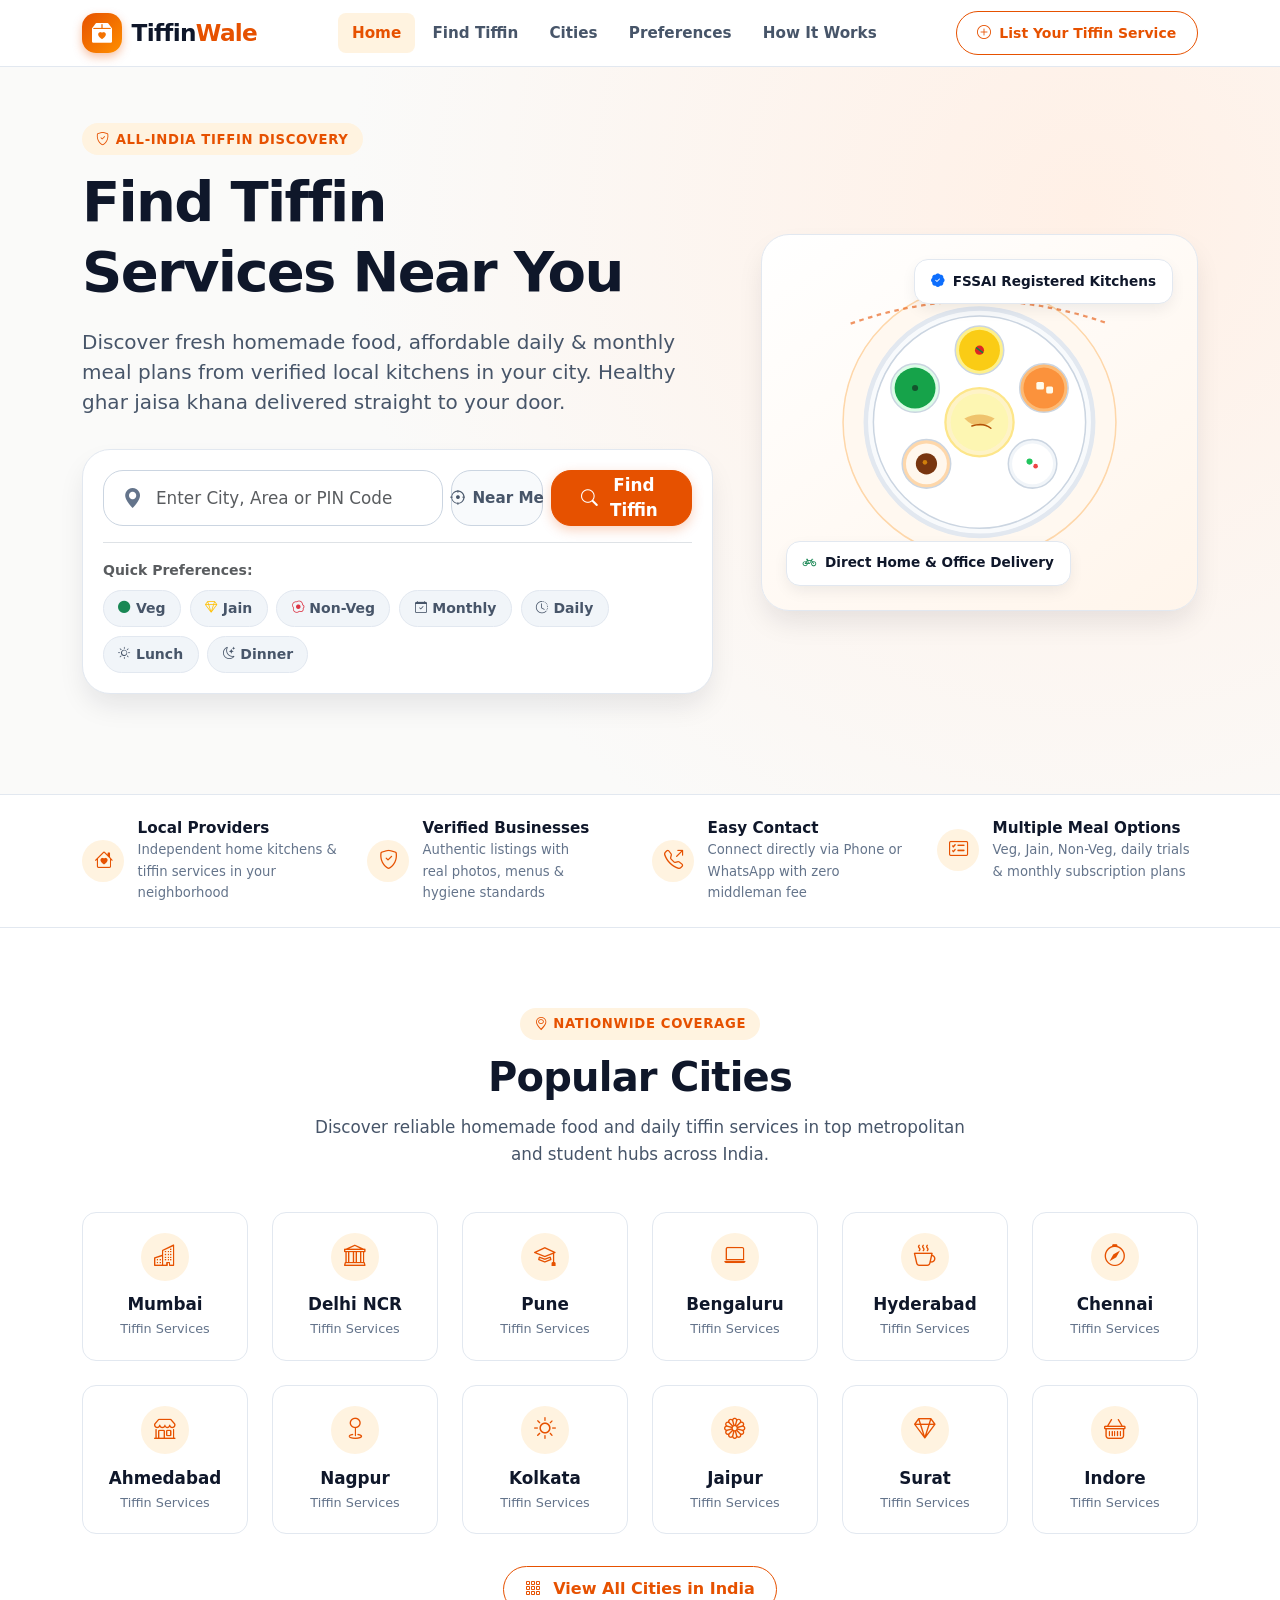
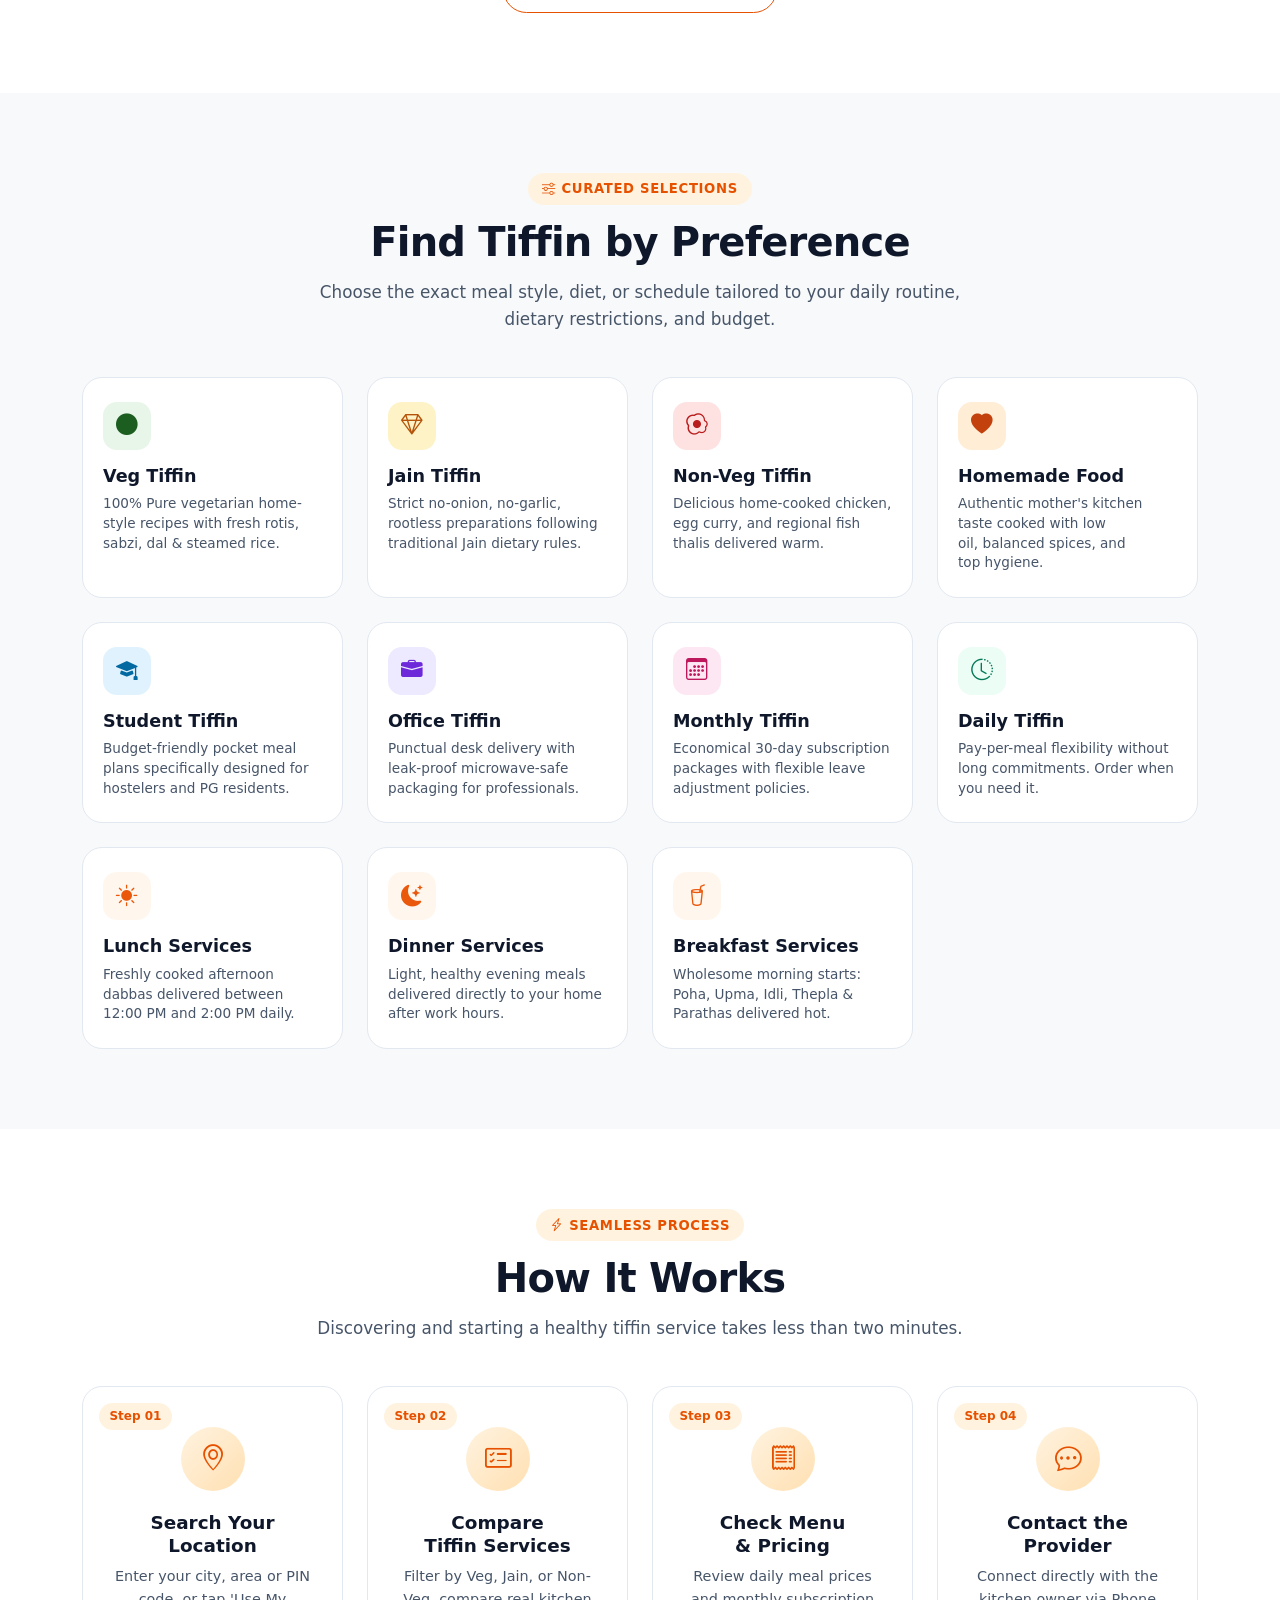
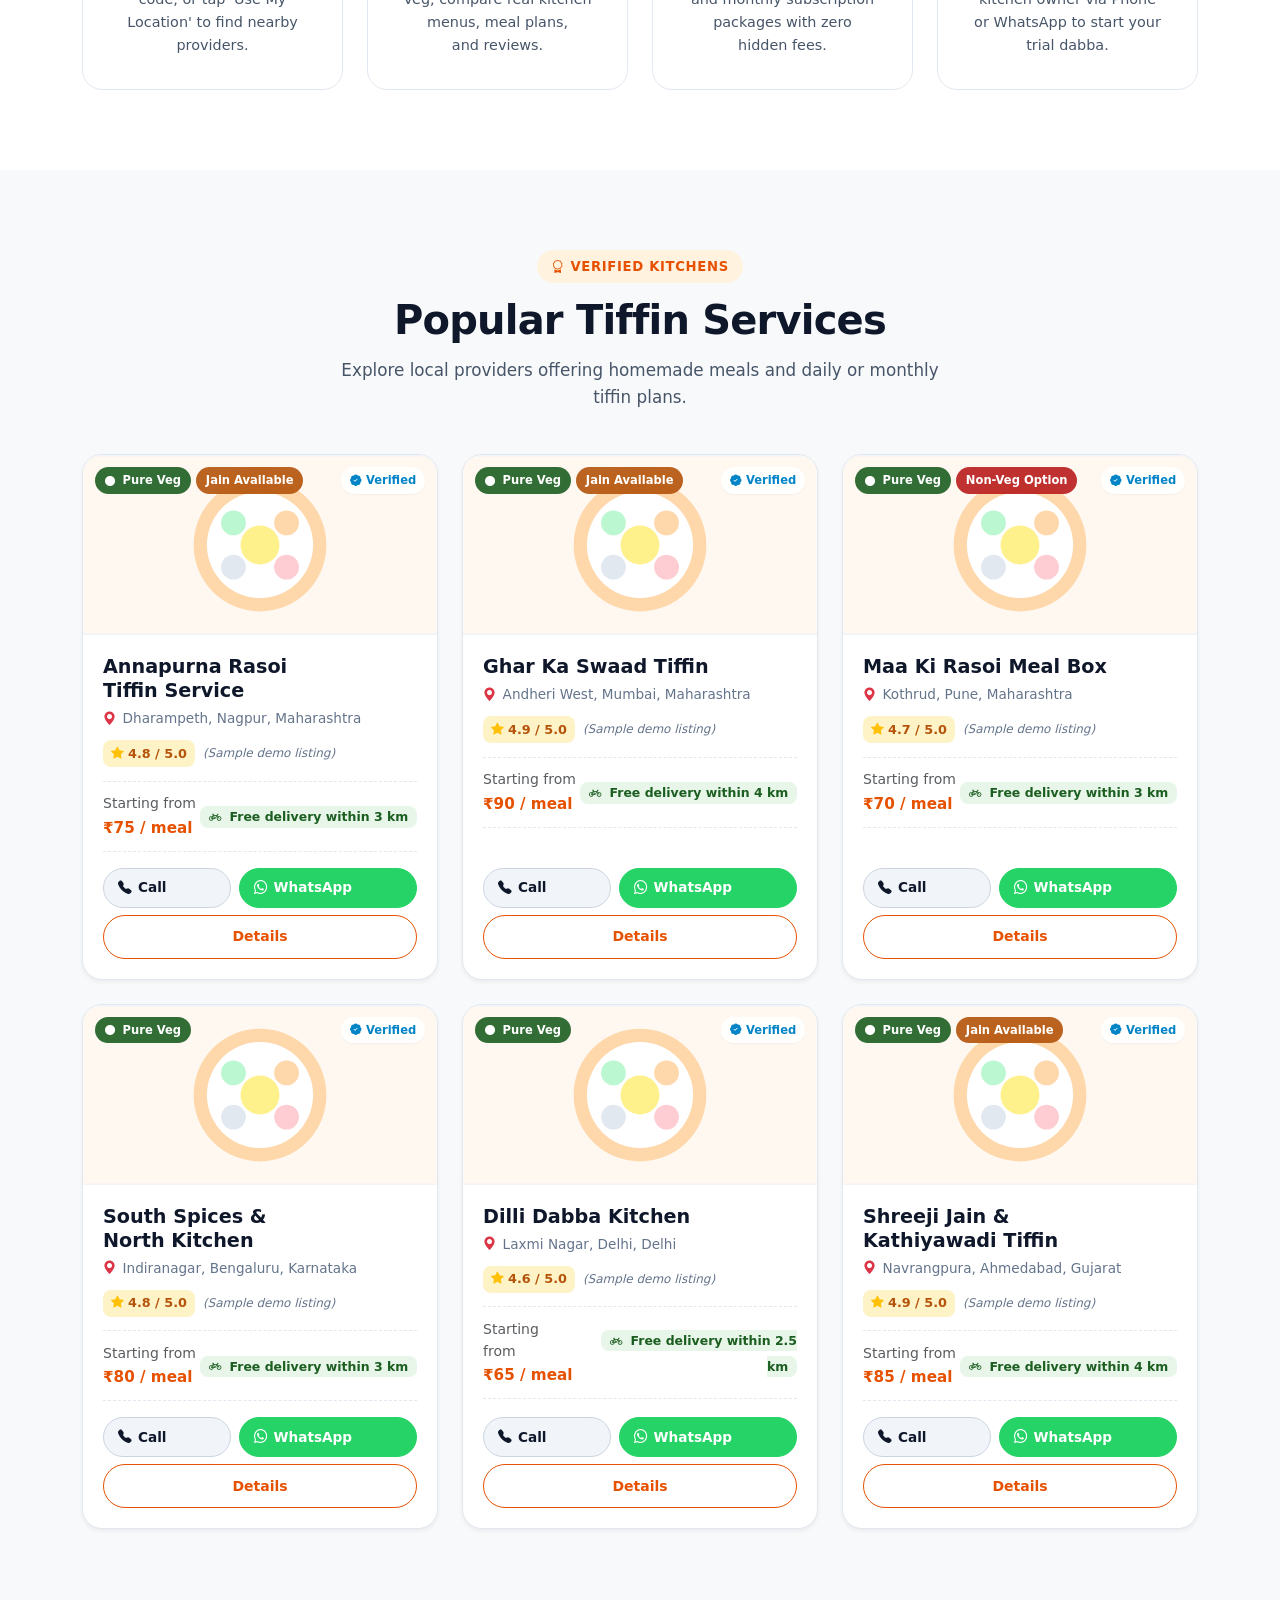
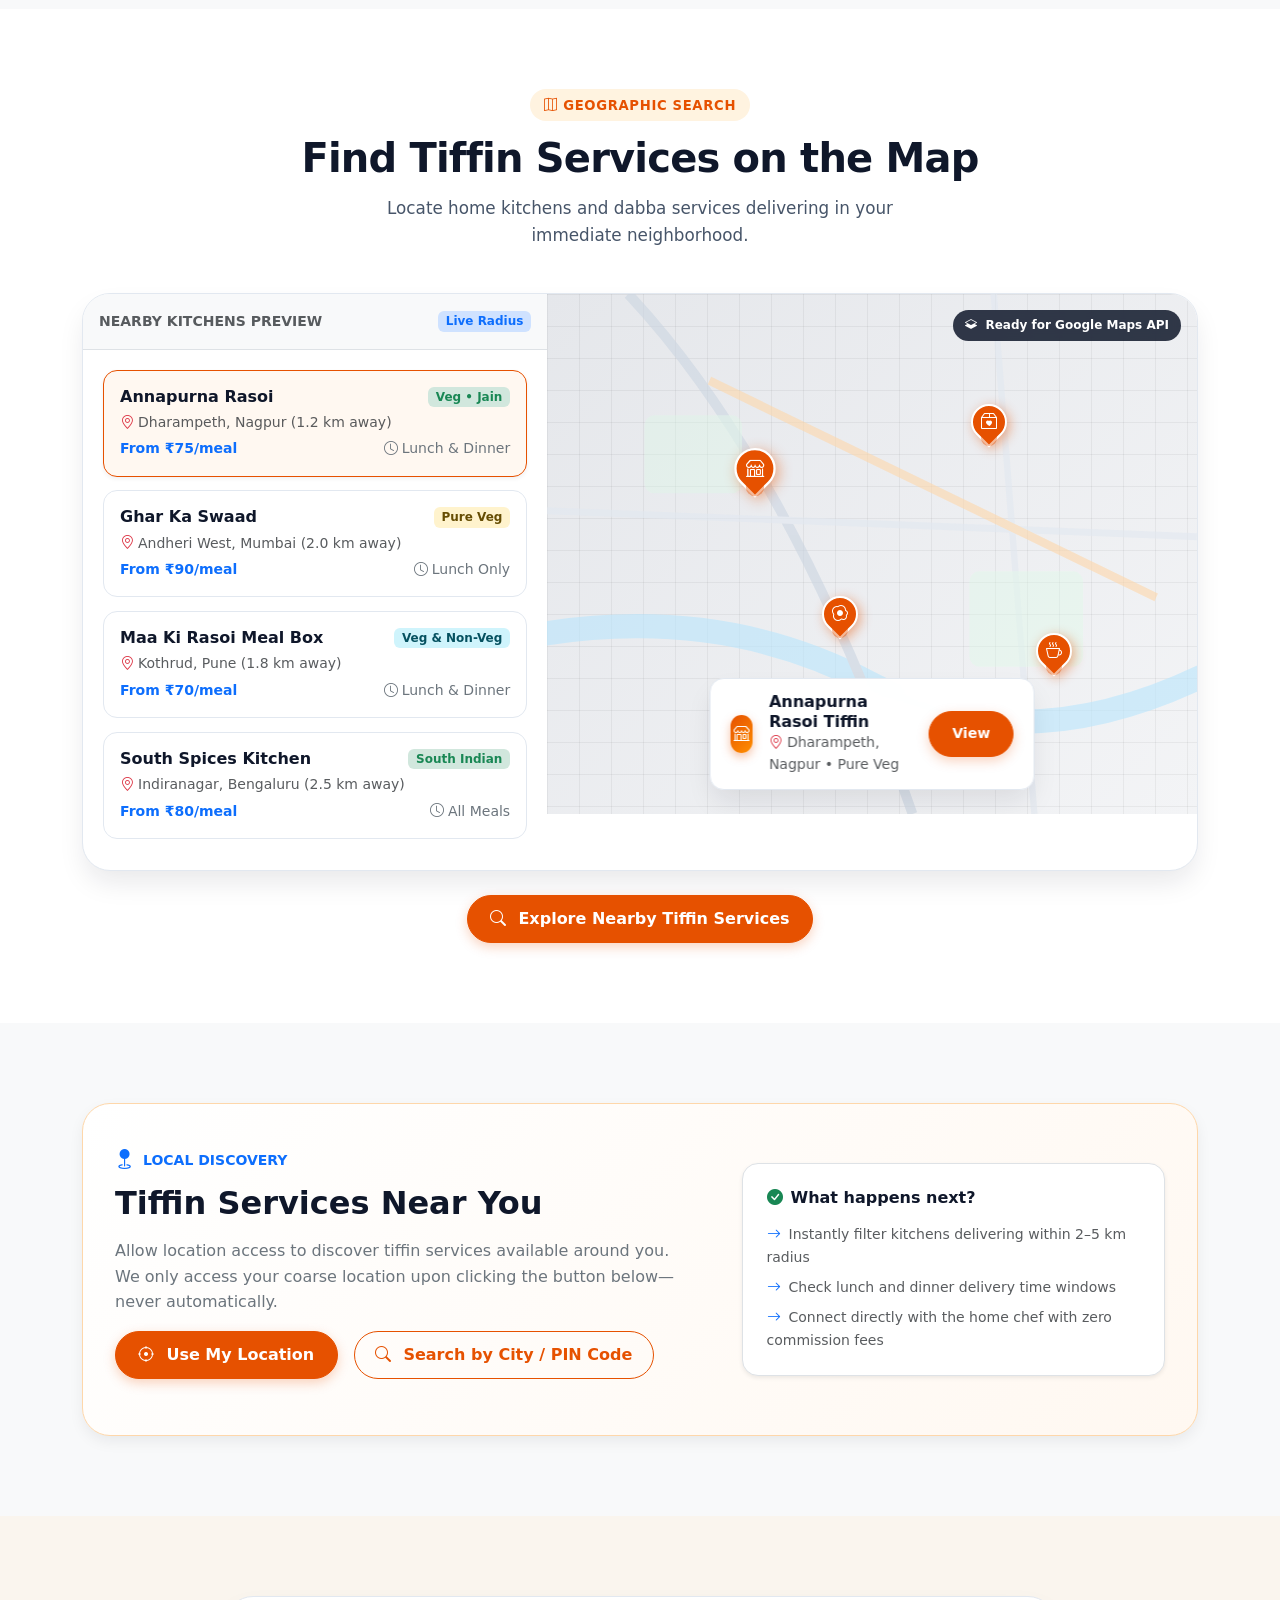
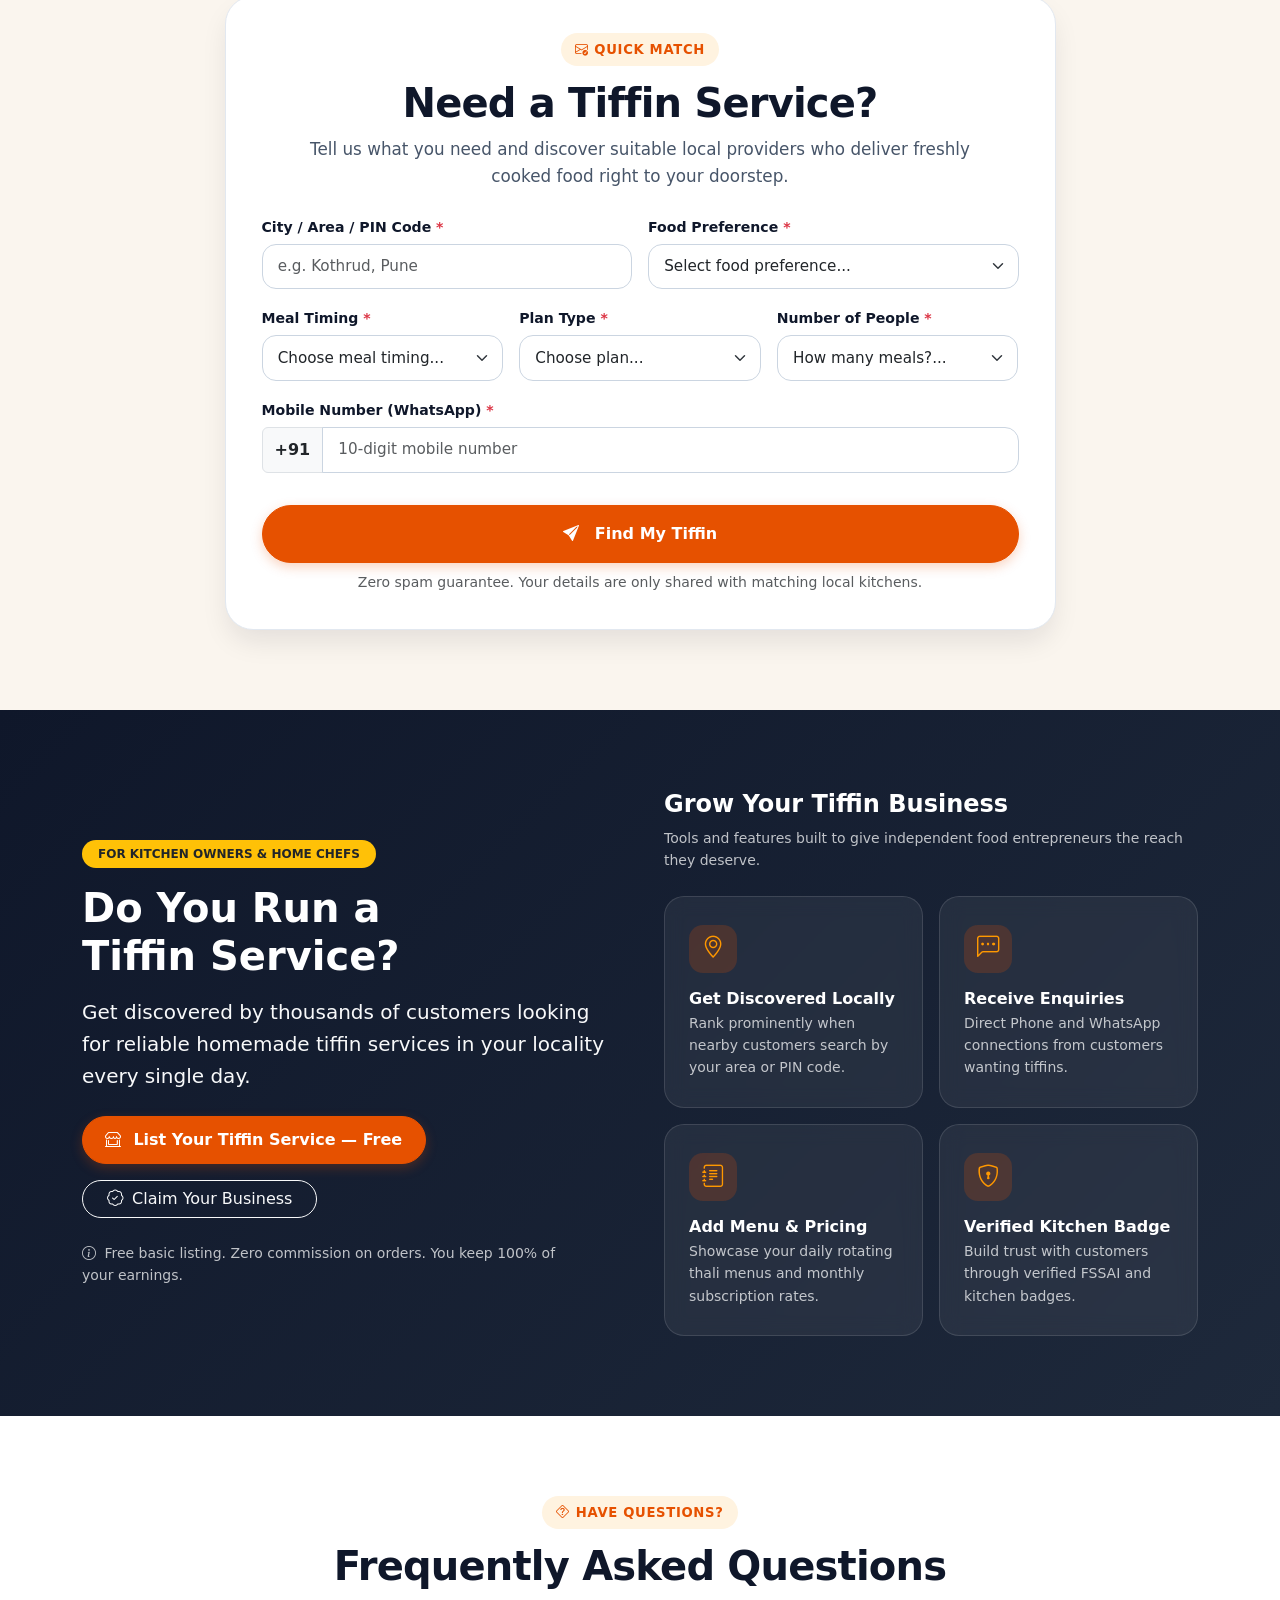
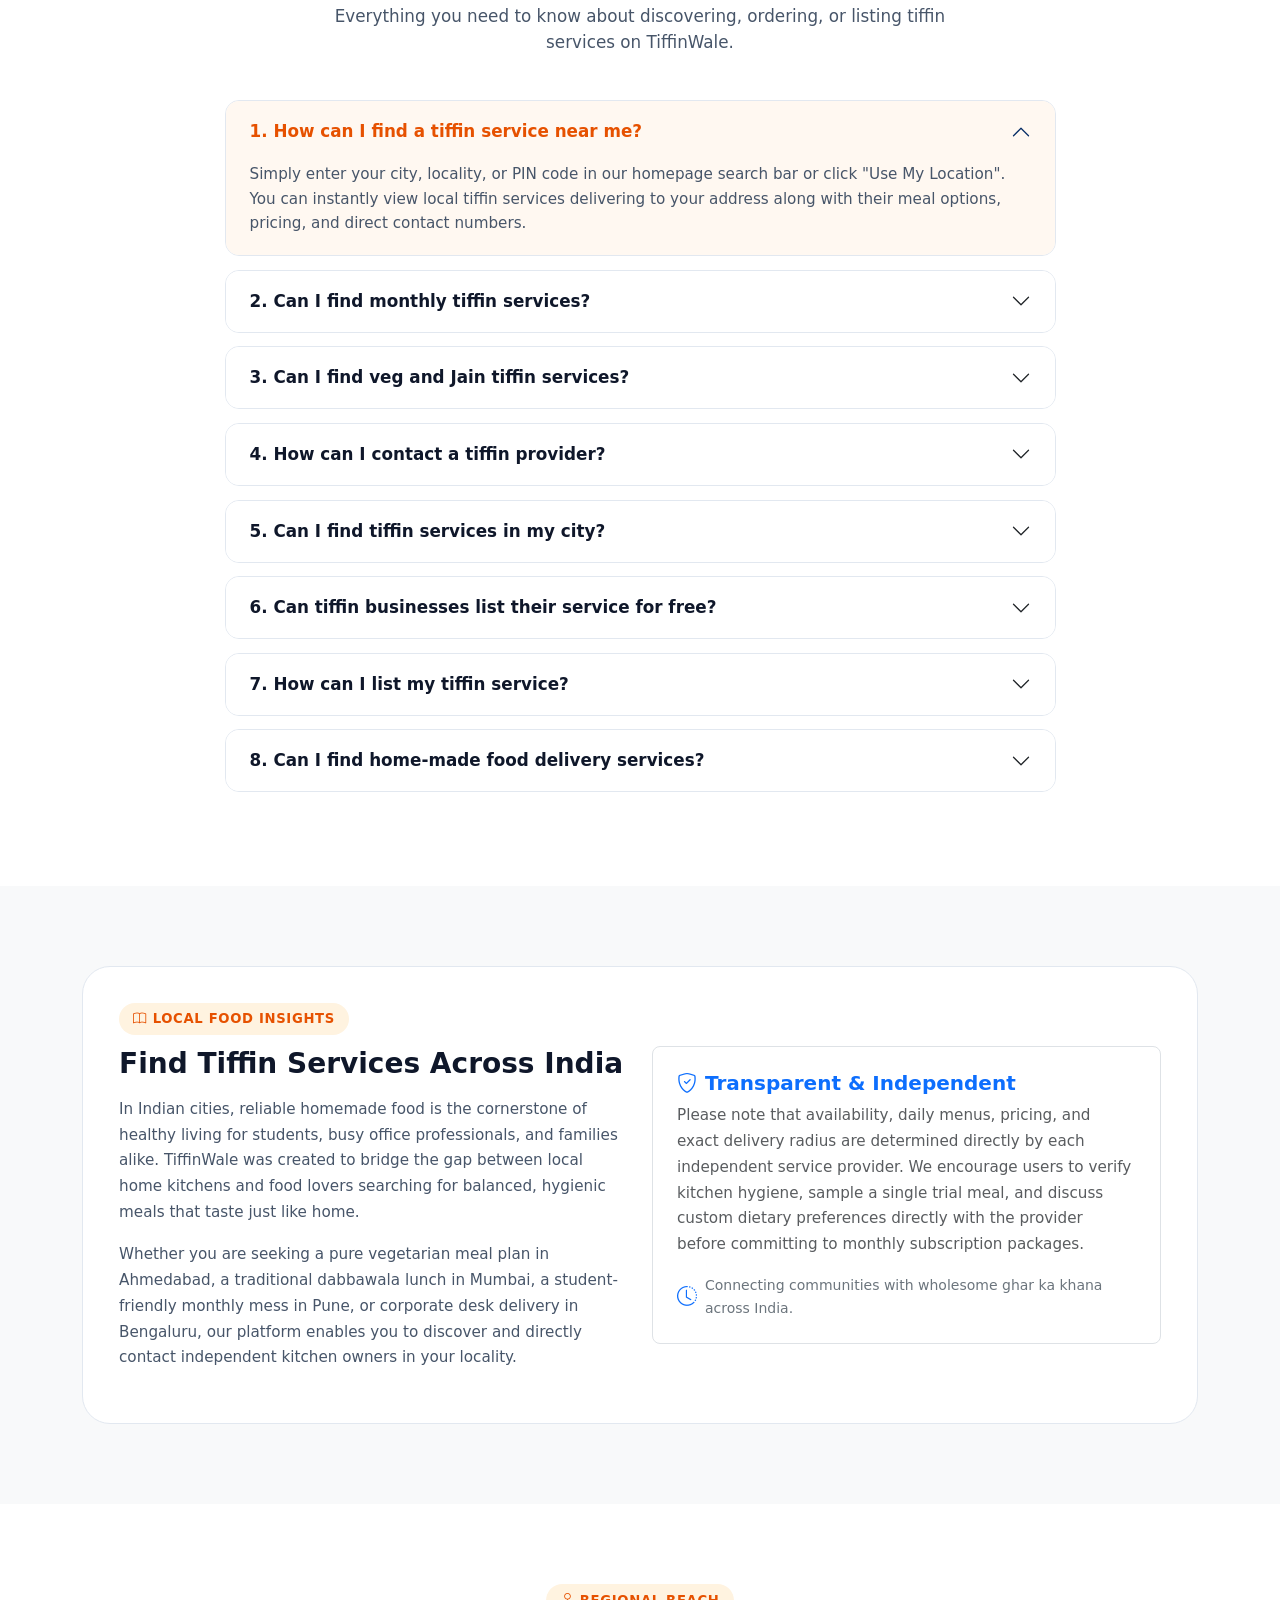
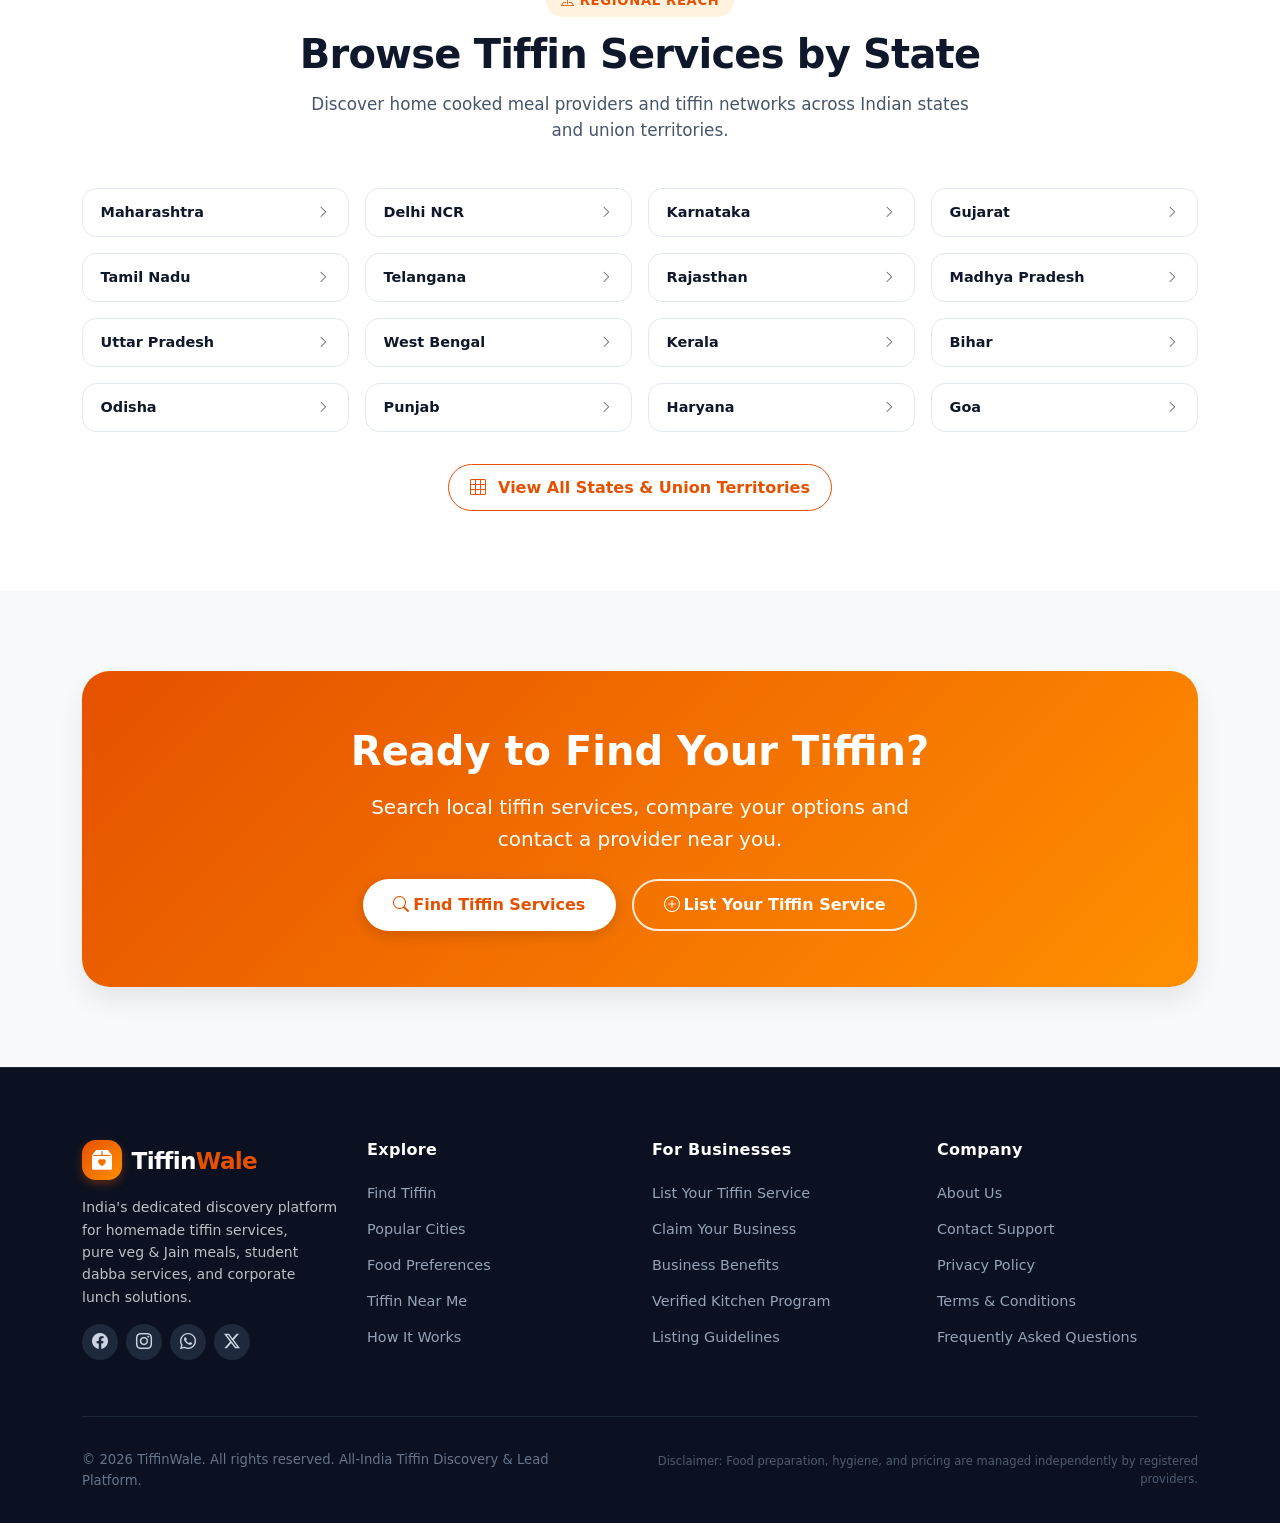
==== index.html @ 68e4d989 "Build complete production-ready homepage for All-India Tiffin Service discovery platform" ====
<!DOCTYPE html>
<html lang="en">
<head>
  <meta charset="UTF-8">
  <meta name="viewport" content="width=device-width, initial-scale=1.0">
  <meta http-equiv="X-UA-Compatible" content="IE=edge">

  <!-- SEO Primary Meta Tags -->
  <title>Tiffin Service Near Me | Find Homemade Food & Tiffin Services in India</title>
  <meta name="title" content="Tiffin Service Near Me | Find Homemade Food & Tiffin Services in India">
  <meta name="description" content="Find tiffin services near you across India. Discover homemade, veg, Jain, daily and monthly tiffin providers and contact local kitchens directly.">
  <meta name="keywords" content="tiffin service near me, homemade food delivery, veg tiffin service, jain tiffin service, monthly tiffin service, office tiffin, student tiffin, lunch delivery">
  <meta name="robots" content="index, follow">
  <meta name="theme-color" content="#e65100">
  <link rel="canonical" href="https://akhairkar.github.io/tiffinservice/">

  <!-- Open Graph / Facebook -->
  <meta property="og:type" content="website">
  <meta property="og:url" content="https://akhairkar.github.io/tiffinservice/">
  <meta property="og:title" content="Tiffin Service Near Me | Find Homemade Food & Tiffin Services in India">
  <meta property="og:description" content="Find tiffin services near you across India. Discover homemade, veg, Jain, daily and monthly tiffin providers and contact local kitchens directly.">
  <meta property="og:site_name" content="TiffinWale">
  <meta property="og:locale" content="en_IN">

  <!-- Twitter / X -->
  <meta property="twitter:card" content="summary_large_image">
  <meta property="twitter:url" content="https://akhairkar.github.io/tiffinservice/">
  <meta property="twitter:title" content="Tiffin Service Near Me | Find Homemade Food & Tiffin Services in India">
  <meta property="twitter:description" content="Find tiffin services near you across India. Discover homemade, veg, Jain, daily and monthly tiffin providers and contact local kitchens directly.">

  <!-- Modern CSS Best Practices: Text wrap balance & typography -->
  <style>
    h1, h2, h3 { text-wrap: balance; }
    p { text-wrap: pretty; }
  </style>

  <!-- External Stylesheets (CDN) -->
  <link rel="stylesheet" href="https://cdn.jsdelivr.net/npm/bootstrap@5.3.3/dist/css/bootstrap.min.css" integrity="sha384-QWTKZyjpPEjISv5WaRU9OFeRpok6YctnYmDr5pNlyT2bRjXh0JMhjY6hW+ALEwIH" crossorigin="anonymous">
  <link rel="stylesheet" href="https://cdn.jsdelivr.net/npm/bootstrap-icons@1.11.3/font/bootstrap-icons.min.css">
  <link rel="stylesheet" href="css/style.css">

  <!-- Structured Data: WebSite, Organization & FAQPage -->
  <script type="application/ld+json">
  {
    "@context": "https://schema.org",
    "@graph": [
      {
        "@type": "WebSite",
        "@id": "https://akhairkar.github.io/tiffinservice/#website",
        "url": "https://akhairkar.github.io/tiffinservice/",
        "name": "TiffinWale",
        "description": "All-India Tiffin Service Discovery and Lead Generation Platform",
        "potentialAction": {
          "@type": "SearchAction",
          "target": "https://akhairkar.github.io/tiffinservice/?search={search_term_string}",
          "query-input": "required name=search_term_string"
        },
        "inLanguage": "en-IN"
      },
      {
        "@type": "Organization",
        "@id": "https://akhairkar.github.io/tiffinservice/#organization",
        "name": "TiffinWale",
        "url": "https://akhairkar.github.io/tiffinservice/",
        "logo": "https://akhairkar.github.io/tiffinservice/favicon.ico",
        "description": "Discover homemade, affordable, and reliable tiffin services in your city.",
        "areaServed": {
          "@type": "Country",
          "name": "India"
        }
      },
      {
        "@type": "WebPage",
        "@id": "https://akhairkar.github.io/tiffinservice/#webpage",
        "url": "https://akhairkar.github.io/tiffinservice/",
        "name": "Tiffin Service Near Me | Find Homemade Food & Tiffin Services in India",
        "isPartOf": {
          "@id": "https://akhairkar.github.io/tiffinservice/#website"
        },
        "about": {
          "@id": "https://akhairkar.github.io/tiffinservice/#organization"
        },
        "description": "Find tiffin services near you across India. Discover homemade, veg, Jain, daily and monthly tiffin providers and contact local kitchens directly."
      },
      {
        "@type": "FAQPage",
        "@id": "https://akhairkar.github.io/tiffinservice/#faq",
        "mainEntity": [
          {
            "@type": "Question",
            "name": "How can I find a tiffin service near me?",
            "acceptedAnswer": {
              "@type": "Answer",
              "text": "Simply enter your city, locality, or PIN code in our homepage search bar or click 'Use My Location'. You can instantly view local tiffin services delivering to your address along with their meal options, pricing, and direct contact numbers."
            }
          },
          {
            "@type": "Question",
            "name": "Can I find monthly tiffin services?",
            "acceptedAnswer": {
              "@type": "Answer",
              "text": "Yes! Most providers listed on TiffinWale offer flexible monthly subscription packages for lunch, dinner, or both, typically providing substantial savings compared to daily pay-per-meal rates."
            }
          },
          {
            "@type": "Question",
            "name": "Can I find veg and Jain tiffin services?",
            "acceptedAnswer": {
              "@type": "Answer",
              "text": "Absolutely. You can filter services specifically by Pure Veg or Jain food preferences. Providers offering Jain food ensure strict no-onion, no-garlic preparation in dedicated vegetarian kitchens."
            }
          },
          {
            "@type": "Question",
            "name": "How can I contact a tiffin provider?",
            "acceptedAnswer": {
              "@type": "Answer",
              "text": "Each provider card includes direct 'Call' and 'WhatsApp' buttons so you can speak or chat with the kitchen owner directly, ask about sample trial meals, and negotiate your delivery timings without middleman commissions."
            }
          },
          {
            "@type": "Question",
            "name": "Can I find tiffin services in my city?",
            "acceptedAnswer": {
              "@type": "Answer",
              "text": "TiffinWale covers major metropolitan cities across India—including Mumbai, Delhi NCR, Pune, Bengaluru, Hyderabad, Nagpur, Ahmedabad, Chennai, and Kolkata—as well as expanding tier-2 and tier-3 cities nationwide."
            }
          },
          {
            "@type": "Question",
            "name": "Can tiffin businesses list their service for free?",
            "acceptedAnswer": {
              "@type": "Answer",
              "text": "Yes, local tiffin kitchens, home chefs, and commercial dabba services can create a basic business listing completely free of charge to get discovered by nearby customers."
            }
          },
          {
            "@type": "Question",
            "name": "How can I list my tiffin service?",
            "acceptedAnswer": {
              "@type": "Answer",
              "text": "Click the 'List Your Tiffin Service' button on our header or business CTA section. Fill in your kitchen name, city, delivery areas, food types, and contact details to get your listing published."
            }
          },
          {
            "@type": "Question",
            "name": "Can I find home-made food delivery services?",
            "acceptedAnswer": {
              "@type": "Answer",
              "text": "Yes, our directory highlights independent home chefs and family-operated kitchens who prepare fresh, hygienic, ghar-ka-khana style meals with balanced spices and low oil."
            }
          }
        ]
      }
    ]
  }
  </script>
</head>
<body>

  <!-- ======================================================================
       HEADER & NAVIGATION
       ====================================================================== -->
  <header class="site-header" id="siteHeader">
    <div class="container-xl">
      <nav class="navbar navbar-expand-lg py-2" aria-label="Main navigation">
        <!-- Brand Logo -->
        <a class="navbar-brand brand-logo" href="#" aria-label="TiffinWale Homepage">
          <div class="brand-icon-box" aria-hidden="true">
            <i class="bi bi-box2-heart-fill"></i>
          </div>
          <span>Tiffin<span class="accent">Wale</span></span>
        </a>

        <!-- Mobile Toggle Button -->
        <button class="navbar-toggler border-0 p-2" type="button" data-bs-toggle="offcanvas" data-bs-target="#mobileNavOffcanvas" aria-controls="mobileNavOffcanvas" aria-expanded="false" aria-label="Toggle navigation">
          <span class="navbar-toggler-icon"></span>
        </button>

        <!-- Desktop Navigation -->
        <div class="collapse navbar-collapse d-none d-lg-flex" id="desktopNav">
          <ul class="navbar-nav mx-auto mb-2 mb-lg-0 gap-1">
            <li class="nav-item">
              <a class="nav-link active" aria-current="page" href="#heroSection">Home</a>
            </li>
            <li class="nav-item">
              <a class="nav-link" href="#searchSection">Find Tiffin</a>
            </li>
            <li class="nav-item">
              <a class="nav-link" href="#citiesSection">Cities</a>
            </li>
            <li class="nav-item">
              <a class="nav-link" href="#preferencesSection">Preferences</a>
            </li>
            <li class="nav-item">
              <a class="nav-link" href="#howItWorksSection">How It Works</a>
            </li>
          </ul>

          <div class="d-flex align-items-center gap-2">
            <button type="button" class="btn btn-outline-custom btn-sm" data-bs-toggle="modal" data-bs-target="#listBusinessModal">
              <i class="bi bi-plus-circle" aria-hidden="true"></i> List Your Tiffin Service
            </button>
          </div>
        </div>
      </nav>
    </div>
  </header>

  <!-- Mobile Offcanvas Drawer -->
  <div class="offcanvas offcanvas-end d-lg-none" tabindex="-1" id="mobileNavOffcanvas" aria-labelledby="mobileNavLabel">
    <div class="offcanvas-header border-bottom">
      <div class="brand-logo" id="mobileNavLabel">
        <div class="brand-icon-box" aria-hidden="true">
          <i class="bi bi-box2-heart-fill"></i>
        </div>
        <span>Tiffin<span class="accent">Wale</span></span>
      </div>
      <button type="button" class="btn-close text-reset" data-bs-dismiss="offcanvas" aria-label="Close menu"></button>
    </div>
    <div class="offcanvas-body d-flex flex-column justify-content-between p-4">
      <ul class="navbar-nav gap-2">
        <li class="nav-item">
          <a class="nav-link active py-2" href="#heroSection" data-bs-dismiss="offcanvas">
            <i class="bi bi-house-door me-2" aria-hidden="true"></i> Home
          </a>
        </li>
        <li class="nav-item">
          <a class="nav-link py-2" href="#searchSection" data-bs-dismiss="offcanvas">
            <i class="bi bi-search me-2" aria-hidden="true"></i> Find Tiffin
          </a>
        </li>
        <li class="nav-item">
          <a class="nav-link py-2" href="#citiesSection" data-bs-dismiss="offcanvas">
            <i class="bi bi-geo-alt me-2" aria-hidden="true"></i> Popular Cities
          </a>
        </li>
        <li class="nav-item">
          <a class="nav-link py-2" href="#preferencesSection" data-bs-dismiss="offcanvas">
            <i class="bi bi-grid me-2" aria-hidden="true"></i> Food Preferences
          </a>
        </li>
        <li class="nav-item">
          <a class="nav-link py-2" href="#howItWorksSection" data-bs-dismiss="offcanvas">
            <i class="bi bi-info-circle me-2" aria-hidden="true"></i> How It Works
          </a>
        </li>
        <li class="nav-item">
          <a class="nav-link py-2" href="#faqSection" data-bs-dismiss="offcanvas">
            <i class="bi bi-question-circle me-2" aria-hidden="true"></i> FAQs
          </a>
        </li>
      </ul>

      <div class="pt-4 border-top mt-auto">
        <button type="button" class="btn btn-primary-custom w-100 mb-2" data-bs-toggle="modal" data-bs-target="#listBusinessModal" data-bs-dismiss="offcanvas">
          <i class="bi bi-plus-circle" aria-hidden="true"></i> List Your Business — Free
        </button>
        <p class="text-muted text-center small mt-2 mb-0">Discover homemade tiffin services across India</p>
      </div>
    </div>
  </div>

  <main id="mainContent">
    <!-- ======================================================================
         HOMEPAGE HERO SECTION
         ====================================================================== -->
    <section class="hero-section" id="heroSection" aria-label="Hero Search Section">
      <div class="container-xl">
        <div class="row align-items-center g-4 g-lg-5">
          <!-- Left Column: Search & Value Prop -->
          <div class="col-lg-7">
            <div class="section-badge">
              <i class="bi bi-shield-check" aria-hidden="true"></i> All-India Tiffin Discovery
            </div>
            <h1 class="hero-heading">
              Find Tiffin Services Near You
            </h1>
            <p class="hero-lead">
              Discover fresh homemade food, affordable daily & monthly meal plans from verified local kitchens in your city. Healthy ghar jaisa khana delivered straight to your door.
            </p>

            <!-- Search UI Component -->
            <div class="hero-search-wrapper" id="searchSection">
              <form id="heroSearchForm" class="row g-2 align-items-center" novalidate>
                <div class="col-12 col-md-6 col-lg-7">
                  <div class="search-input-group">
                    <span class="search-icon-inside"><i class="bi bi-geo-alt-fill" aria-hidden="true"></i></span>
                    <input 
                      type="text" 
                      class="form-control search-input-field" 
                      id="searchLocationInput" 
                      name="location" 
                      placeholder="Enter City, Area or PIN Code" 
                      aria-label="Enter City, Area or PIN Code" 
                      autocomplete="off"
                      required
                    >
                  </div>
                </div>
                <div class="col-6 col-md-3 col-lg-2">
                  <button type="button" class="btn btn-location-action w-100" id="btnUseMyLocation" title="Use current location">
                    <i class="bi bi-crosshair" aria-hidden="true"></i>
                    <span class="d-none d-sm-inline">Near Me</span>
                  </button>
                </div>
                <div class="col-6 col-md-3 col-lg-3">
                  <button type="submit" class="btn btn-primary-custom btn-search-main w-100" id="btnSearchSubmit">
                    <i class="bi bi-search" aria-hidden="true"></i>
                    <span>Find Tiffin</span>
                  </button>
                </div>
              </form>

              <!-- Geolocation and Search Feedback Banner -->
              <div id="locationFeedbackBanner" class="location-status-banner" role="status" aria-live="polite"></div>

              <!-- Service Preference Filter Chips -->
              <div class="mt-3 pt-3 border-top">
                <span class="d-block small text-muted fw-bold mb-2">Quick Preferences:</span>
                <div class="preference-chips-container" role="group" aria-label="Quick food preference filters">
                  <button type="button" class="preference-chip" data-pref="veg" aria-pressed="false">
                    <i class="bi bi-circle-fill text-success small" aria-hidden="true"></i> Veg
                  </button>
                  <button type="button" class="preference-chip" data-pref="jain" aria-pressed="false">
                    <i class="bi bi-gem text-warning small" aria-hidden="true"></i> Jain
                  </button>
                  <button type="button" class="preference-chip" data-pref="nonveg" aria-pressed="false">
                    <i class="bi bi-egg-fried text-danger small" aria-hidden="true"></i> Non-Veg
                  </button>
                  <button type="button" class="preference-chip" data-pref="monthly" aria-pressed="false">
                    <i class="bi bi-calendar-check small" aria-hidden="true"></i> Monthly
                  </button>
                  <button type="button" class="preference-chip" data-pref="daily" aria-pressed="false">
                    <i class="bi bi-clock-history small" aria-hidden="true"></i> Daily
                  </button>
                  <button type="button" class="preference-chip" data-pref="lunch" aria-pressed="false">
                    <i class="bi bi-sun small" aria-hidden="true"></i> Lunch
                  </button>
                  <button type="button" class="preference-chip" data-pref="dinner" aria-pressed="false">
                    <i class="bi bi-moon-stars small" aria-hidden="true"></i> Dinner
                  </button>
                </div>
              </div>
            </div>
          </div>

          <!-- Right Column: Tasteful Culinary Visual -->
          <div class="col-lg-5 d-none d-lg-block">
            <div class="hero-visual-card">
              <!-- High-Tech SVG Indian Thali & Tiffin Illustration -->
              <svg class="hero-art-svg" viewBox="0 0 500 420" fill="none" xmlns="http://www.w3.org/2000/svg" role="img" aria-label="Fresh Indian Tiffin Dabba and Homemade Thali Illustration">
                <circle cx="250" cy="210" r="180" fill="#FFF8F0" stroke="#FED7AA" stroke-width="2"/>
                <!-- Outer Plate / Thali -->
                <circle cx="250" cy="210" r="150" fill="#F8FAFC" stroke="#E2E8F0" stroke-width="6"/>
                <circle cx="250" cy="210" r="140" fill="#FFFFFF" stroke="#CBD5E1" stroke-width="2"/>
                
                <!-- Central Roti / Rice Bowl -->
                <circle cx="250" cy="210" r="45" fill="#FEF3C7" stroke="#FDE68A" stroke-width="3"/>
                <circle cx="250" cy="210" r="38" fill="#FDF6B2"/>
                <path d="M230 205 Q250 195 270 205 Q250 225 230 205" fill="#D97706" opacity="0.4"/>
                <path d="M240 215 Q255 210 265 218" stroke="#B45309" stroke-width="2" stroke-linecap="round"/>

                <!-- Katori 1: Dal Tadka (Top) -->
                <circle cx="250" cy="115" r="32" fill="#FEF08A" stroke="#CBD5E1" stroke-width="2"/>
                <circle cx="250" cy="115" r="27" fill="#FACC15"/>
                <circle cx="250" cy="115" r="6" fill="#DC2626"/>
                <path d="M246 112 L254 118" stroke="#15803D" stroke-width="2" stroke-linecap="round"/>

                <!-- Katori 2: Paneer / Sabzi (Right) -->
                <circle cx="335" cy="165" r="32" fill="#FDBA74" stroke="#CBD5E1" stroke-width="2"/>
                <circle cx="335" cy="165" r="27" fill="#FB923C"/>
                <rect x="325" y="157" width="10" height="10" rx="2" fill="#FFFBEB"/>
                <rect x="338" y="163" width="9" height="9" rx="2" fill="#FFFBEB"/>

                <!-- Katori 3: Salad & Raita (Bottom Right) -->
                <circle cx="320" cy="265" r="32" fill="#F1F5F9" stroke="#CBD5E1" stroke-width="2"/>
                <circle cx="320" cy="265" r="27" fill="#FFFFFF"/>
                <circle cx="316" cy="262" r="4" fill="#22C55E"/>
                <circle cx="324" cy="268" r="3" fill="#EF4444"/>

                <!-- Katori 4: Sweet Gulab Jamun (Bottom Left) -->
                <circle cx="180" cy="265" r="32" fill="#FED7AA" stroke="#CBD5E1" stroke-width="2"/>
                <circle cx="180" cy="265" r="27" fill="#FFF7ED"/>
                <circle cx="180" cy="265" r="14" fill="#78350F"/>
                <circle cx="178" cy="263" r="3" fill="#F59E0B" opacity="0.7"/>

                <!-- Katori 5: Green Chutney / Pickle (Left) -->
                <circle cx="165" cy="165" r="32" fill="#DCFCE7" stroke="#CBD5E1" stroke-width="2"/>
                <circle cx="165" cy="165" r="27" fill="#16A34A"/>
                <circle cx="165" cy="165" r="4" fill="#14532D"/>

                <!-- Stainless Steel Tiffin Handle Graphic Accent -->
                <path d="M80 80 Q250 20 420 80" stroke="#E65100" stroke-width="3" stroke-dasharray="6 6" fill="none" opacity="0.6"/>
              </svg>

              <!-- Floating Micro Trust Badges -->
              <div class="hero-floating-badge badge-top">
                <i class="bi bi-patch-check-fill text-primary" aria-hidden="true"></i>
                <span>FSSAI Registered Kitchens</span>
              </div>

              <div class="hero-floating-badge badge-bottom">
                <i class="bi bi-bicycle text-success" aria-hidden="true"></i>
                <span>Direct Home & Office Delivery</span>
              </div>
            </div>
          </div>
        </div>
      </div>
    </section>

    <!-- ======================================================================
         TRUST STRIP (Compact Trust Signals - No fake statistics)
         ====================================================================== -->
    <section class="trust-strip" aria-label="Platform Trust Signals">
      <div class="container-xl">
        <div class="row g-3 g-md-4">
          <div class="col-6 col-lg-3">
            <div class="trust-item">
              <div class="trust-icon-wrap" aria-hidden="true">
                <i class="bi bi-house-heart"></i>
              </div>
              <div>
                <h2 class="trust-text-heading">Local Providers</h2>
                <p class="trust-text-sub">Independent home kitchens & tiffin services in your neighborhood</p>
              </div>
            </div>
          </div>

          <div class="col-6 col-lg-3">
            <div class="trust-item">
              <div class="trust-icon-wrap" aria-hidden="true">
                <i class="bi bi-shield-check"></i>
              </div>
              <div>
                <h2 class="trust-text-heading">Verified Businesses</h2>
                <p class="trust-text-sub">Authentic listings with real photos, menus & hygiene standards</p>
              </div>
            </div>
          </div>

          <div class="col-6 col-lg-3">
            <div class="trust-item">
              <div class="trust-icon-wrap" aria-hidden="true">
                <i class="bi bi-telephone-outbound"></i>
              </div>
              <div>
                <h2 class="trust-text-heading">Easy Contact</h2>
                <p class="trust-text-sub">Connect directly via Phone or WhatsApp with zero middleman fee</p>
              </div>
            </div>
          </div>

          <div class="col-6 col-lg-3">
            <div class="trust-item">
              <div class="trust-icon-wrap" aria-hidden="true">
                <i class="bi bi-card-checklist"></i>
              </div>
              <div>
                <h2 class="trust-text-heading">Multiple Meal Options</h2>
                <p class="trust-text-sub">Veg, Jain, Non-Veg, daily trials & monthly subscription plans</p>
              </div>
            </div>
          </div>
        </div>
      </div>
    </section>

    <!-- ======================================================================
         POPULAR CITIES SECTION (12 Major Indian Cities)
         ====================================================================== -->
    <section class="section-padding bg-white" id="citiesSection" aria-label="Popular Cities for Tiffin Services">
      <div class="container-xl">
        <div class="section-header text-center">
          <span class="section-badge"><i class="bi bi-geo-alt" aria-hidden="true"></i> Nationwide Coverage</span>
          <h2 class="section-title">Popular Cities</h2>
          <p class="section-subtitle mx-auto">
            Discover reliable homemade food and daily tiffin services in top metropolitan and student hubs across India.
          </p>
        </div>

        <div class="row g-3 g-md-4 row-cols-2 row-cols-sm-3 row-cols-md-4 row-cols-lg-6">
          <!-- City 1: Mumbai -->
          <div class="col">
            <a href="#city-mumbai" class="city-card text-decoration-none" data-city="Mumbai" title="Tiffin Services in Mumbai">
              <div class="city-icon-box" aria-hidden="true">
                <i class="bi bi-buildings"></i>
              </div>
              <h3 class="city-name">Mumbai</h3>
              <span class="city-tagline">Tiffin Services</span>
            </a>
          </div>

          <!-- City 2: Delhi NCR -->
          <div class="col">
            <a href="#city-delhi" class="city-card text-decoration-none" data-city="Delhi" title="Tiffin Services in Delhi NCR">
              <div class="city-icon-box" aria-hidden="true">
                <i class="bi bi-bank"></i>
              </div>
              <h3 class="city-name">Delhi NCR</h3>
              <span class="city-tagline">Tiffin Services</span>
            </a>
          </div>

          <!-- City 3: Pune -->
          <div class="col">
            <a href="#city-pune" class="city-card text-decoration-none" data-city="Pune" title="Tiffin Services in Pune">
              <div class="city-icon-box" aria-hidden="true">
                <i class="bi bi-mortarboard"></i>
              </div>
              <h3 class="city-name">Pune</h3>
              <span class="city-tagline">Tiffin Services</span>
            </a>
          </div>

          <!-- City 4: Bengaluru -->
          <div class="col">
            <a href="#city-bengaluru" class="city-card text-decoration-none" data-city="Bengaluru" title="Tiffin Services in Bengaluru">
              <div class="city-icon-box" aria-hidden="true">
                <i class="bi bi-laptop"></i>
              </div>
              <h3 class="city-name">Bengaluru</h3>
              <span class="city-tagline">Tiffin Services</span>
            </a>
          </div>

          <!-- City 5: Hyderabad -->
          <div class="col">
            <a href="#city-hyderabad" class="city-card text-decoration-none" data-city="Hyderabad" title="Tiffin Services in Hyderabad">
              <div class="city-icon-box" aria-hidden="true">
                <i class="bi bi-cup-hot"></i>
              </div>
              <h3 class="city-name">Hyderabad</h3>
              <span class="city-tagline">Tiffin Services</span>
            </a>
          </div>

          <!-- City 6: Chennai -->
          <div class="col">
            <a href="#city-chennai" class="city-card text-decoration-none" data-city="Chennai" title="Tiffin Services in Chennai">
              <div class="city-icon-box" aria-hidden="true">
                <i class="bi bi-compass"></i>
              </div>
              <h3 class="city-name">Chennai</h3>
              <span class="city-tagline">Tiffin Services</span>
            </a>
          </div>

          <!-- City 7: Ahmedabad -->
          <div class="col">
            <a href="#city-ahmedabad" class="city-card text-decoration-none" data-city="Ahmedabad" title="Tiffin Services in Ahmedabad">
              <div class="city-icon-box" aria-hidden="true">
                <i class="bi bi-shop"></i>
              </div>
              <h3 class="city-name">Ahmedabad</h3>
              <span class="city-tagline">Tiffin Services</span>
            </a>
          </div>

          <!-- City 8: Nagpur -->
          <div class="col">
            <a href="#city-nagpur" class="city-card text-decoration-none" data-city="Nagpur" title="Tiffin Services in Nagpur">
              <div class="city-icon-box" aria-hidden="true">
                <i class="bi bi-geo"></i>
              </div>
              <h3 class="city-name">Nagpur</h3>
              <span class="city-tagline">Tiffin Services</span>
            </a>
          </div>

          <!-- City 9: Kolkata -->
          <div class="col">
            <a href="#city-kolkata" class="city-card text-decoration-none" data-city="Kolkata" title="Tiffin Services in Kolkata">
              <div class="city-icon-box" aria-hidden="true">
                <i class="bi bi-brightness-high"></i>
              </div>
              <h3 class="city-name">Kolkata</h3>
              <span class="city-tagline">Tiffin Services</span>
            </a>
          </div>

          <!-- City 10: Jaipur -->
          <div class="col">
            <a href="#city-jaipur" class="city-card text-decoration-none" data-city="Jaipur" title="Tiffin Services in Jaipur">
              <div class="city-icon-box" aria-hidden="true">
                <i class="bi bi-flower1"></i>
              </div>
              <h3 class="city-name">Jaipur</h3>
              <span class="city-tagline">Tiffin Services</span>
            </a>
          </div>

          <!-- City 11: Surat -->
          <div class="col">
            <a href="#city-surat" class="city-card text-decoration-none" data-city="Surat" title="Tiffin Services in Surat">
              <div class="city-icon-box" aria-hidden="true">
                <i class="bi bi-gem"></i>
              </div>
              <h3 class="city-name">Surat</h3>
              <span class="city-tagline">Tiffin Services</span>
            </a>
          </div>

          <!-- City 12: Indore -->
          <div class="col">
            <a href="#city-indore" class="city-card text-decoration-none" data-city="Indore" title="Tiffin Services in Indore">
              <div class="city-icon-box" aria-hidden="true">
                <i class="bi bi-basket"></i>
              </div>
              <h3 class="city-name">Indore</h3>
              <span class="city-tagline">Tiffin Services</span>
            </a>
          </div>
        </div>

        <!-- View All Cities CTA -->
        <div class="text-center mt-4 pt-2">
          <button type="button" class="btn btn-outline-custom" data-bs-toggle="modal" data-bs-target="#allCitiesModal">
            <i class="bi bi-grid-3x3-gap me-1" aria-hidden="true"></i> View All Cities in India
          </button>
        </div>
      </div>
    </section>

    <!-- ======================================================================
         EXPLORE BY FOOD & SERVICE TYPE (Preferences Section)
         ====================================================================== -->
    <section class="section-padding bg-light" id="preferencesSection" aria-label="Explore Tiffin Services by Food Preference">
      <div class="container-xl">
        <div class="section-header text-center">
          <span class="section-badge"><i class="bi bi-sliders" aria-hidden="true"></i> Curated Selections</span>
          <h2 class="section-title">Find Tiffin by Preference</h2>
          <p class="section-subtitle mx-auto">
            Choose the exact meal style, diet, or schedule tailored to your daily routine, dietary restrictions, and budget.
          </p>
        </div>

        <div class="row g-3 g-md-4 row-cols-1 row-cols-sm-2 row-cols-md-3 row-cols-lg-4">
          <!-- Item 1: Veg Tiffin -->
          <div class="col">
            <div class="category-card" data-category="veg" role="button" tabindex="0" title="Pure Veg Tiffin Services">
              <div class="category-icon veg" aria-hidden="true">
                <i class="bi bi-circle-fill"></i>
              </div>
              <h3 class="category-title">Veg Tiffin</h3>
              <p class="category-desc">100% Pure vegetarian home-style recipes with fresh rotis, sabzi, dal & steamed rice.</p>
            </div>
          </div>

          <!-- Item 2: Jain Tiffin -->
          <div class="col">
            <div class="category-card" data-category="jain" role="button" tabindex="0" title="Jain Tiffin Services">
              <div class="category-icon jain" aria-hidden="true">
                <i class="bi bi-gem"></i>
              </div>
              <h3 class="category-title">Jain Tiffin</h3>
              <p class="category-desc">Strict no-onion, no-garlic, rootless preparations following traditional Jain dietary rules.</p>
            </div>
          </div>

          <!-- Item 3: Non-Veg Tiffin -->
          <div class="col">
            <div class="category-card" data-category="nonveg" role="button" tabindex="0" title="Non-Veg Tiffin Services">
              <div class="category-icon nonveg" aria-hidden="true">
                <i class="bi bi-egg-fried"></i>
              </div>
              <h3 class="category-title">Non-Veg Tiffin</h3>
              <p class="category-desc">Delicious home-cooked chicken, egg curry, and regional fish thalis delivered warm.</p>
            </div>
          </div>

          <!-- Item 4: Homemade Food -->
          <div class="col">
            <div class="category-card" data-category="homemade" role="button" tabindex="0" title="Ghar Ka Khana">
              <div class="category-icon homemade" aria-hidden="true">
                <i class="bi bi-heart-fill"></i>
              </div>
              <h3 class="category-title">Homemade Food</h3>
              <p class="category-desc">Authentic mother's kitchen taste cooked with low oil, balanced spices, and top hygiene.</p>
            </div>
          </div>

          <!-- Item 5: Student Tiffin -->
          <div class="col">
            <div class="category-card" data-category="student" role="button" tabindex="0" title="Student Budget Tiffins">
              <div class="category-icon student" aria-hidden="true">
                <i class="bi bi-mortarboard-fill"></i>
              </div>
              <h3 class="category-title">Student Tiffin</h3>
              <p class="category-desc">Budget-friendly pocket meal plans specifically designed for hostelers and PG residents.</p>
            </div>
          </div>

          <!-- Item 6: Office Tiffin -->
          <div class="col">
            <div class="category-card" data-category="office" role="button" tabindex="0" title="Corporate & Office Tiffin">
              <div class="category-icon office" aria-hidden="true">
                <i class="bi bi-briefcase-fill"></i>
              </div>
              <h3 class="category-title">Office Tiffin</h3>
              <p class="category-desc">Punctual desk delivery with leak-proof microwave-safe packaging for professionals.</p>
            </div>
          </div>

          <!-- Item 7: Monthly Tiffin -->
          <div class="col">
            <div class="category-card" data-category="monthly" role="button" tabindex="0" title="Monthly Subscription Plans">
              <div class="category-icon monthly" aria-hidden="true">
                <i class="bi bi-calendar3"></i>
              </div>
              <h3 class="category-title">Monthly Tiffin</h3>
              <p class="category-desc">Economical 30-day subscription packages with flexible leave adjustment policies.</p>
            </div>
          </div>

          <!-- Item 8: Daily Tiffin -->
          <div class="col">
            <div class="category-card" data-category="daily" role="button" tabindex="0" title="Daily Flexible Tiffins">
              <div class="category-icon daily" aria-hidden="true">
                <i class="bi bi-clock-history"></i>
              </div>
              <h3 class="category-title">Daily Tiffin</h3>
              <p class="category-desc">Pay-per-meal flexibility without long commitments. Order when you need it.</p>
            </div>
          </div>

          <!-- Item 9: Lunch Service -->
          <div class="col">
            <div class="category-card" data-category="lunch" role="button" tabindex="0" title="Fresh Afternoon Lunch">
              <div class="category-icon timing" aria-hidden="true">
                <i class="bi bi-sun-fill"></i>
              </div>
              <h3 class="category-title">Lunch Services</h3>
              <p class="category-desc">Freshly cooked afternoon dabbas delivered between 12:00 PM and 2:00 PM daily.</p>
            </div>
          </div>

          <!-- Item 10: Dinner Service -->
          <div class="col">
            <div class="category-card" data-category="dinner" role="button" tabindex="0" title="Evening Dinner Meals">
              <div class="category-icon timing" aria-hidden="true">
                <i class="bi bi-moon-stars-fill"></i>
              </div>
              <h3 class="category-title">Dinner Services</h3>
              <p class="category-desc">Light, healthy evening meals delivered directly to your home after work hours.</p>
            </div>
          </div>

          <!-- Item 11: Breakfast Service -->
          <div class="col">
            <div class="category-card" data-category="breakfast" role="button" tabindex="0" title="Morning Breakfast Delivery">
              <div class="category-icon timing" aria-hidden="true">
                <i class="bi bi-cup-straw"></i>
              </div>
              <h3 class="category-title">Breakfast Services</h3>
              <p class="category-desc">Wholesome morning starts: Poha, Upma, Idli, Thepla & Parathas delivered hot.</p>
            </div>
          </div>
        </div>
      </div>
    </section>

    <!-- ======================================================================
         HOW IT WORKS SECTION (Simple 4-Step Process)
         ====================================================================== -->
    <section class="section-padding bg-white" id="howItWorksSection" aria-label="How TiffinWale Works">
      <div class="container-xl">
        <div class="section-header text-center">
          <span class="section-badge"><i class="bi bi-lightning-charge" aria-hidden="true"></i> Seamless Process</span>
          <h2 class="section-title">How It Works</h2>
          <p class="section-subtitle mx-auto">
            Discovering and starting a healthy tiffin service takes less than two minutes.
          </p>
        </div>

        <div class="row g-4">
          <!-- Step 1 -->
          <div class="col-12 col-sm-6 col-lg-3">
            <div class="how-it-works-step">
              <span class="step-num-pill">Step 01</span>
              <div class="step-icon-wrap" aria-hidden="true">
                <i class="bi bi-geo-alt"></i>
              </div>
              <h3 class="step-title">Search Your Location</h3>
              <p class="step-desc">Enter your city, area or PIN code, or tap 'Use My Location' to find nearby providers.</p>
            </div>
          </div>

          <!-- Step 2 -->
          <div class="col-12 col-sm-6 col-lg-3">
            <div class="how-it-works-step">
              <span class="step-num-pill">Step 02</span>
              <div class="step-icon-wrap" aria-hidden="true">
                <i class="bi bi-card-checklist"></i>
              </div>
              <h3 class="step-title">Compare Tiffin Services</h3>
              <p class="step-desc">Filter by Veg, Jain, or Non-Veg, compare real kitchen menus, meal plans, and reviews.</p>
            </div>
          </div>

          <!-- Step 3 -->
          <div class="col-12 col-sm-6 col-lg-3">
            <div class="how-it-works-step">
              <span class="step-num-pill">Step 03</span>
              <div class="step-icon-wrap" aria-hidden="true">
                <i class="bi bi-receipt"></i>
              </div>
              <h3 class="step-title">Check Menu & Pricing</h3>
              <p class="step-desc">Review daily meal prices and monthly subscription packages with zero hidden fees.</p>
            </div>
          </div>

          <!-- Step 4 -->
          <div class="col-12 col-sm-6 col-lg-3">
            <div class="how-it-works-step">
              <span class="step-num-pill">Step 04</span>
              <div class="step-icon-wrap" aria-hidden="true">
                <i class="bi bi-chat-dots"></i>
              </div>
              <h3 class="step-title">Contact the Provider</h3>
              <p class="step-desc">Connect directly with the kitchen owner via Phone or WhatsApp to start your trial dabba.</p>
            </div>
          </div>
        </div>
      </div>
    </section>

    <!-- ======================================================================
         FEATURED / POPULAR TIFFIN SERVICES (Provider Discovery Cards)
         ====================================================================== -->
    <section class="section-padding bg-light" id="popularProvidersSection" aria-label="Popular Tiffin Services List">
      <div class="container-xl">
        <div class="section-header text-center">
          <span class="section-badge"><i class="bi bi-award" aria-hidden="true"></i> Verified Kitchens</span>
          <h2 class="section-title">Popular Tiffin Services</h2>
          <p class="section-subtitle mx-auto">
            Explore local providers offering homemade meals and daily or monthly tiffin plans.
          </p>
        </div>

        <!-- Provider Cards Grid: Loaded dynamically from structured JS array ready for providers.json -->
        <div class="row g-4" id="providersGridContainer">
          <!-- Fallback structured sample cards for SEO & instant render -->
          <div class="col-12 col-md-6 col-lg-4">
            <article class="provider-card">
              <div class="provider-thumb-wrap">
                <svg class="provider-img-art" viewBox="0 0 400 200" fill="none" xmlns="http://www.w3.org/2000/svg" role="img" aria-label="Pure Veg Indian Thali Meal">
                  <rect width="400" height="200" fill="#FFF7ED"/>
                  <circle cx="200" cy="100" r="75" fill="#FED7AA"/>
                  <circle cx="200" cy="100" r="60" fill="#FFFFFF"/>
                  <circle cx="200" cy="100" r="22" fill="#FEF08A"/>
                  <circle cx="170" cy="75" r="14" fill="#BBF7D0"/>
                  <circle cx="230" cy="75" r="14" fill="#FED7AA"/>
                  <circle cx="230" cy="125" r="14" fill="#FECDD3"/>
                  <circle cx="170" cy="125" r="14" fill="#E2E8F0"/>
                </svg>
                <div class="badge-diet-wrap">
                  <span class="diet-tag veg"><i class="bi bi-circle-fill me-1" aria-hidden="true"></i> Pure Veg</span>
                  <span class="diet-tag jain">Jain Available</span>
                </div>
                <div class="verified-stamp">
                  <i class="bi bi-patch-check-fill" aria-hidden="true"></i> Verified
                </div>
              </div>
              <div class="provider-body">
                <h3 class="provider-name">Annapurna Rasoi Tiffin Service</h3>
                <div class="provider-location">
                  <i class="bi bi-geo-alt-fill text-danger" aria-hidden="true"></i>
                  <span>Dharampeth, Nagpur, Maharashtra</span>
                </div>
                <div class="rating-row">
                  <span class="stars-pill"><i class="bi bi-star-fill text-warning" aria-hidden="true"></i> 4.8 / 5.0</span>
                  <span class="demo-rating-note">(Sample demo listing)</span>
                </div>
                <div class="provider-meta-row">
                  <div>
                    <span class="d-block small text-muted">Starting from</span>
                    <span class="price-indicator">₹75 / meal</span>
                  </div>
                  <div class="text-end">
                    <span class="delivery-badge"><i class="bi bi-bicycle me-1" aria-hidden="true"></i> Free 3 km</span>
                  </div>
                </div>
                <div class="provider-actions">
                  <button type="button" class="btn btn-call btn-sm" onclick="app.handleCallPrompt('9876543210', 'Annapurna Rasoi')">
                    <i class="bi bi-telephone-fill" aria-hidden="true"></i> Call
                  </button>
                  <a href="https://wa.me/919876543210?text=Hello%20Annapurna%20Rasoi,%20I%20found%20your%20tiffin%20service%20on%20TiffinWale" target="_blank" rel="noopener" class="btn btn-whatsapp btn-sm">
                    <i class="bi bi-whatsapp" aria-hidden="true"></i> WhatsApp
                  </a>
                  <button type="button" class="btn btn-outline-custom btn-sm" onclick="app.showProviderDetails(1)">
                    Details
                  </button>
                </div>
              </div>
            </article>
          </div>

          <!-- Provider 2 -->
          <div class="col-12 col-md-6 col-lg-4">
            <article class="provider-card">
              <div class="provider-thumb-wrap">
                <svg class="provider-img-art" viewBox="0 0 400 200" fill="none" xmlns="http://www.w3.org/2000/svg" role="img" aria-label="Ghar Ka Swaad Gujarati and Marwari Thali">
                  <rect width="400" height="200" fill="#FEFCE8"/>
                  <circle cx="200" cy="100" r="75" fill="#FEF08A"/>
                  <circle cx="200" cy="100" r="60" fill="#FFFFFF"/>
                  <circle cx="200" cy="100" r="24" fill="#FDE047"/>
                  <circle cx="170" cy="70" r="13" fill="#86EFAC"/>
                  <circle cx="230" cy="70" r="13" fill="#FCA5A5"/>
                  <circle cx="200" cy="130" r="13" fill="#FDBA74"/>
                </svg>
                <div class="badge-diet-wrap">
                  <span class="diet-tag veg"><i class="bi bi-circle-fill me-1" aria-hidden="true"></i> Pure Veg</span>
                  <span class="diet-tag jain">Strict Jain</span>
                </div>
                <div class="verified-stamp">
                  <i class="bi bi-patch-check-fill" aria-hidden="true"></i> Verified
                </div>
              </div>
              <div class="provider-body">
                <h3 class="provider-name">Ghar Ka Swaad Tiffin</h3>
                <div class="provider-location">
                  <i class="bi bi-geo-alt-fill text-danger" aria-hidden="true"></i>
                  <span>Andheri West, Mumbai, Maharashtra</span>
                </div>
                <div class="rating-row">
                  <span class="stars-pill"><i class="bi bi-star-fill text-warning" aria-hidden="true"></i> 4.9 / 5.0</span>
                  <span class="demo-rating-note">(Sample demo listing)</span>
                </div>
                <div class="provider-meta-row">
                  <div>
                    <span class="d-block small text-muted">Starting from</span>
                    <span class="price-indicator">₹90 / meal</span>
                  </div>
                  <div class="text-end">
                    <span class="delivery-badge"><i class="bi bi-bicycle me-1" aria-hidden="true"></i> Free 4 km</span>
                  </div>
                </div>
                <div class="provider-actions">
                  <button type="button" class="btn btn-call btn-sm" onclick="app.handleCallPrompt('9876543211', 'Ghar Ka Swaad')">
                    <i class="bi bi-telephone-fill" aria-hidden="true"></i> Call
                  </button>
                  <a href="https://wa.me/919876543211?text=Hello%20Ghar%20Ka%20Swaad,%20I%20found%20your%20tiffin%20service%20on%20TiffinWale" target="_blank" rel="noopener" class="btn btn-whatsapp btn-sm">
                    <i class="bi bi-whatsapp" aria-hidden="true"></i> WhatsApp
                  </a>
                  <button type="button" class="btn btn-outline-custom btn-sm" onclick="app.showProviderDetails(2)">
                    Details
                  </button>
                </div>
              </div>
            </article>
          </div>

          <!-- Provider 3 -->
          <div class="col-12 col-md-6 col-lg-4">
            <article class="provider-card">
              <div class="provider-thumb-wrap">
                <svg class="provider-img-art" viewBox="0 0 400 200" fill="none" xmlns="http://www.w3.org/2000/svg" role="img" aria-label="Student and Corporate Special Tiffin">
                  <rect width="400" height="200" fill="#F0FDF4"/>
                  <circle cx="200" cy="100" r="75" fill="#BBF7D0"/>
                  <circle cx="200" cy="100" r="60" fill="#FFFFFF"/>
                  <circle cx="200" cy="100" r="22" fill="#4ADE80"/>
                  <circle cx="168" cy="75" r="14" fill="#FDE047"/>
                  <circle cx="232" cy="75" r="14" fill="#F87171"/>
                  <circle cx="200" cy="130" r="14" fill="#CBD5E1"/>
                </svg>
                <div class="badge-diet-wrap">
                  <span class="diet-tag veg"><i class="bi bi-circle-fill me-1" aria-hidden="true"></i> Veg</span>
                  <span class="diet-tag nonveg">Egg / Non-Veg</span>
                </div>
                <div class="verified-stamp">
                  <i class="bi bi-patch-check-fill" aria-hidden="true"></i> Verified
                </div>
              </div>
              <div class="provider-body">
                <h3 class="provider-name">Maa Ki Rasoi Meal Box</h3>
                <div class="provider-location">
                  <i class="bi bi-geo-alt-fill text-danger" aria-hidden="true"></i>
                  <span>Kothrud, Pune, Maharashtra</span>
                </div>
                <div class="rating-row">
                  <span class="stars-pill"><i class="bi bi-star-fill text-warning" aria-hidden="true"></i> 4.7 / 5.0</span>
                  <span class="demo-rating-note">(Sample demo listing)</span>
                </div>
                <div class="provider-meta-row">
                  <div>
                    <span class="d-block small text-muted">Starting from</span>
                    <span class="price-indicator">₹70 / meal</span>
                  </div>
                  <div class="text-end">
                    <span class="delivery-badge"><i class="bi bi-bicycle me-1" aria-hidden="true"></i> Free 3 km</span>
                  </div>
                </div>
                <div class="provider-actions">
                  <button type="button" class="btn btn-call btn-sm" onclick="app.handleCallPrompt('9876543212', 'Maa Ki Rasoi')">
                    <i class="bi bi-telephone-fill" aria-hidden="true"></i> Call
                  </button>
                  <a href="https://wa.me/919876543212?text=Hello%20Maa%20Ki%20Rasoi,%20I%20found%20your%20tiffin%20service%20on%20TiffinWale" target="_blank" rel="noopener" class="btn btn-whatsapp btn-sm">
                    <i class="bi bi-whatsapp" aria-hidden="true"></i> WhatsApp
                  </a>
                  <button type="button" class="btn btn-outline-custom btn-sm" onclick="app.showProviderDetails(3)">
                    Details
                  </button>
                </div>
              </div>
            </article>
          </div>
        </div>
      </div>
    </section>

    <!-- ======================================================================
         GOOGLE MAPS / LOCATION DISCOVERY PREVIEW
         ====================================================================== -->
    <section class="section-padding bg-white" id="mapSection" aria-label="Interactive Map Preview">
      <div class="container-xl">
        <div class="section-header text-center">
          <span class="section-badge"><i class="bi bi-map" aria-hidden="true"></i> Geographic Search</span>
          <h2 class="section-title">Find Tiffin Services on the Map</h2>
          <p class="section-subtitle mx-auto">
            Locate home kitchens and dabba services delivering in your immediate neighborhood.
          </p>
        </div>

        <div class="map-preview-container">
          <div class="row g-0 flex-column-reverse flex-lg-row">
            <!-- Left: Provider list preview -->
            <div class="col-lg-5">
              <div class="p-3 border-bottom bg-light d-flex justify-content-between align-items-center">
                <span class="fw-bold small text-muted text-uppercase">Nearby Kitchens Preview</span>
                <span class="badge bg-primary-subtle text-primary">Live Radius</span>
              </div>
              <div class="map-card-list" id="mapCardsList" role="tablist">
                <!-- Item 1 -->
                <div class="map-card-item active" data-pin-id="1" tabindex="0" role="tab" aria-selected="true">
                  <div class="d-flex justify-content-between align-items-start mb-1">
                    <h3 class="h6 mb-0 fw-bold">Annapurna Rasoi</h3>
                    <span class="badge bg-success-subtle text-success">Veg • Jain</span>
                  </div>
                  <p class="small text-muted mb-1"><i class="bi bi-geo-alt text-danger me-1"></i>Dharampeth, Nagpur (1.2 km away)</p>
                  <div class="d-flex justify-content-between align-items-center">
                    <span class="small fw-bold text-primary">From ₹75/meal</span>
                    <span class="small text-secondary"><i class="bi bi-clock me-1"></i>Lunch & Dinner</span>
                  </div>
                </div>

                <!-- Item 2 -->
                <div class="map-card-item" data-pin-id="2" tabindex="0" role="tab" aria-selected="false">
                  <div class="d-flex justify-content-between align-items-start mb-1">
                    <h3 class="h6 mb-0 fw-bold">Ghar Ka Swaad</h3>
                    <span class="badge bg-warning-subtle text-warning-emphasis">Pure Veg</span>
                  </div>
                  <p class="small text-muted mb-1"><i class="bi bi-geo-alt text-danger me-1"></i>Andheri West, Mumbai (2.0 km away)</p>
                  <div class="d-flex justify-content-between align-items-center">
                    <span class="small fw-bold text-primary">From ₹90/meal</span>
                    <span class="small text-secondary"><i class="bi bi-clock me-1"></i>Lunch Only</span>
                  </div>
                </div>

                <!-- Item 3 -->
                <div class="map-card-item" data-pin-id="3" tabindex="0" role="tab" aria-selected="false">
                  <div class="d-flex justify-content-between align-items-start mb-1">
                    <h3 class="h6 mb-0 fw-bold">Maa Ki Rasoi Meal Box</h3>
                    <span class="badge bg-info-subtle text-info-emphasis">Veg & Non-Veg</span>
                  </div>
                  <p class="small text-muted mb-1"><i class="bi bi-geo-alt text-danger me-1"></i>Kothrud, Pune (1.8 km away)</p>
                  <div class="d-flex justify-content-between align-items-center">
                    <span class="small fw-bold text-primary">From ₹70/meal</span>
                    <span class="small text-secondary"><i class="bi bi-clock me-1"></i>Lunch & Dinner</span>
                  </div>
                </div>

                <!-- Item 4 -->
                <div class="map-card-item" data-pin-id="4" tabindex="0" role="tab" aria-selected="false">
                  <div class="d-flex justify-content-between align-items-start mb-1">
                    <h3 class="h6 mb-0 fw-bold">South Spices Kitchen</h3>
                    <span class="badge bg-success-subtle text-success">South Indian</span>
                  </div>
                  <p class="small text-muted mb-1"><i class="bi bi-geo-alt text-danger me-1"></i>Indiranagar, Bengaluru (2.5 km away)</p>
                  <div class="d-flex justify-content-between align-items-center">
                    <span class="small fw-bold text-primary">From ₹80/meal</span>
                    <span class="small text-secondary"><i class="bi bi-clock me-1"></i>All Meals</span>
                  </div>
                </div>
              </div>
            </div>

            <!-- Right: Interactive Vector Map Canvas Placeholder -->
            <div class="col-lg-7">
              <div class="map-visual-placeholder" id="mapPlaceholder">
                <div class="map-grid-bg"></div>

                <!-- Stylized Road & Landmark SVG Background -->
                <svg class="map-roads-svg" viewBox="0 0 800 600" preserveAspectRatio="none" aria-hidden="true">
                  <!-- Simulated River / Green space -->
                  <path d="M-50 400 Q200 350 400 450 T850 420" fill="none" stroke="#bae6fd" stroke-width="28"/>
                  <path d="M100 0 Q300 200 450 600" fill="none" stroke="#cbd5e1" stroke-width="12"/>
                  <path d="M0 250 L800 280" fill="none" stroke="#e2e8f0" stroke-width="8"/>
                  <path d="M550 0 L600 600" fill="none" stroke="#e2e8f0" stroke-width="8"/>
                  <path d="M200 100 L750 350" fill="none" stroke="#fed7aa" stroke-width="10"/>
                  <!-- Parks -->
                  <rect x="120" y="140" width="120" height="90" rx="12" fill="#dcfce7" opacity="0.6"/>
                  <rect x="520" y="320" width="140" height="110" rx="12" fill="#dcfce7" opacity="0.6"/>
                </svg>

                <div class="map-badge-tag">
                  <i class="bi bi-layers-half me-1" aria-hidden="true"></i> Ready for Google Maps API
                </div>

                <!-- Simulated Location Pins -->
                <div class="map-pin active" style="top: 38%; left: 32%;" data-provider-id="1" title="Annapurna Rasoi" role="button" tabindex="0">
                  <div class="pin-bubble"><i class="bi bi-shop"></i></div>
                  <div class="pin-pulse"></div>
                </div>

                <div class="map-pin" style="top: 28%; left: 68%;" data-provider-id="2" title="Ghar Ka Swaad" role="button" tabindex="0">
                  <div class="pin-bubble"><i class="bi bi-box2-heart"></i></div>
                  <div class="pin-pulse"></div>
                </div>

                <div class="map-pin" style="top: 65%; left: 45%;" data-provider-id="3" title="Maa Ki Rasoi" role="button" tabindex="0">
                  <div class="pin-bubble"><i class="bi bi-egg-fried"></i></div>
                  <div class="pin-pulse"></div>
                </div>

                <div class="map-pin" style="top: 72%; left: 78%;" data-provider-id="4" title="South Spices" role="button" tabindex="0">
                  <div class="pin-bubble"><i class="bi bi-cup-hot"></i></div>
                  <div class="pin-pulse"></div>
                </div>

                <!-- Floating Tooltip Card -->
                <div class="map-tooltip-card" id="mapTooltipCard">
                  <div class="d-flex align-items-center gap-3">
                    <div class="brand-icon-box" style="width: 38px; height: 38px; font-size: 1rem;">
                      <i class="bi bi-shop"></i>
                    </div>
                    <div>
                      <h4 class="h6 mb-0 fw-bold" id="mapTooltipTitle">Annapurna Rasoi Tiffin</h4>
                      <p class="small text-muted mb-0" id="mapTooltipLoc"><i class="bi bi-geo-alt text-danger me-1"></i>Dharampeth, Nagpur • Pure Veg</p>
                    </div>
                  </div>
                  <button type="button" class="btn btn-primary-custom btn-sm ms-auto" onclick="app.showProviderDetails(1)">
                    View
                  </button>
                </div>
              </div>
            </div>
          </div>
        </div>

        <div class="text-center mt-4">
          <button type="button" class="btn btn-primary-custom" onclick="document.getElementById('searchLocationInput').focus()">
            <i class="bi bi-search me-1" aria-hidden="true"></i> Explore Nearby Tiffin Services
          </button>
        </div>
      </div>
    </section>

    <!-- ======================================================================
         NEARBY DISCOVERY SECTION (Location Intent & Geolocation Fallback)
         ====================================================================== -->
    <section class="section-padding bg-light" id="nearbySection" aria-label="Nearby Tiffin Services Discovery">
      <div class="container-xl">
        <div class="nearby-box">
          <div class="row align-items-center g-4">
            <div class="col-lg-7">
              <div class="d-flex align-items-center gap-2 text-primary fw-bold mb-2">
                <i class="bi bi-geo-fill fs-5" aria-hidden="true"></i>
                <span class="text-uppercase small">Local Discovery</span>
              </div>
              <h2 class="h2 fw-bold mb-3">Tiffin Services Near You</h2>
              <p class="text-secondary mb-3">
                Allow location access to discover tiffin services available around you. We only access your coarse location upon clicking the button below—never automatically.
              </p>
              <div class="d-flex flex-wrap gap-3">
                <button type="button" class="btn btn-primary-custom" id="btnNearbyTrigger">
                  <i class="bi bi-crosshair me-1" aria-hidden="true"></i> Use My Location
                </button>
                <a href="#searchSection" class="btn btn-outline-custom">
                  <i class="bi bi-search me-1" aria-hidden="true"></i> Search by City / PIN Code
                </a>
              </div>
              <div id="nearbyFeedbackArea" class="mt-3 small" role="status" aria-live="polite"></div>
            </div>
            <div class="col-lg-5">
              <div class="bg-white p-4 rounded-4 border shadow-sm">
                <h3 class="h6 fw-bold mb-3"><i class="bi bi-check-circle-fill text-success me-2" aria-hidden="true"></i>What happens next?</h3>
                <ul class="list-unstyled text-muted small mb-0 d-grid gap-2">
                  <li><i class="bi bi-arrow-right text-primary me-2" aria-hidden="true"></i>Instantly filter kitchens delivering within 2–5 km radius</li>
                  <li><i class="bi bi-arrow-right text-primary me-2" aria-hidden="true"></i>Check lunch and dinner delivery time windows</li>
                  <li><i class="bi bi-arrow-right text-primary me-2" aria-hidden="true"></i>Connect directly with the home chef with zero commission fees</li>
                </ul>
              </div>
            </div>
          </div>
        </div>
      </div>
    </section>

    <!-- ======================================================================
         CUSTOMER LEAD GENERATION CTA
         ====================================================================== -->
    <section class="section-padding lead-section" id="leadSection" aria-label="Customer Tiffin Requirement Form">
      <div class="container-xl">
        <div class="row justify-content-center">
          <div class="col-lg-10 col-xl-9">
            <div class="lead-form-card">
              <div class="text-center mb-4">
                <span class="section-badge"><i class="bi bi-envelope-check" aria-hidden="true"></i> Quick Match</span>
                <h2 class="section-title mb-2">Need a Tiffin Service?</h2>
                <p class="section-subtitle mx-auto">
                  Tell us what you need and discover suitable local providers who deliver freshly cooked food right to your doorstep.
                </p>
              </div>

              <!-- Frontend Lead Form with client-side validation -->
              <form id="customerLeadForm" novalidate>
                <div class="row g-3">
                  <!-- City / Area -->
                  <div class="col-12 col-md-6">
                    <label for="leadCityArea" class="form-label-custom">City / Area / PIN Code <span class="text-danger">*</span></label>
                    <input type="text" class="form-control form-control-custom" id="leadCityArea" name="cityArea" placeholder="e.g. Kothrud, Pune" required>
                    <div class="invalid-feedback">Please enter your city or locality.</div>
                  </div>

                  <!-- Food Type Preference -->
                  <div class="col-12 col-md-6">
                    <label for="leadFoodType" class="form-label-custom">Food Preference <span class="text-danger">*</span></label>
                    <select class="form-select form-select-custom" id="leadFoodType" name="foodType" required>
                      <option value="" selected disabled>Select food preference...</option>
                      <option value="veg">Pure Veg</option>
                      <option value="jain">Strict Jain (No Onion / Garlic)</option>
                      <option value="nonveg">Non-Veg / Mixed</option>
                      <option value="homemade">Any Homemade Food</option>
                    </select>
                    <div class="invalid-feedback">Please choose your meal preference.</div>
                  </div>

                  <!-- Meal Timing -->
                  <div class="col-12 col-md-4">
                    <label for="leadMealTime" class="form-label-custom">Meal Timing <span class="text-danger">*</span></label>
                    <select class="form-select form-select-custom" id="leadMealTime" name="mealTime" required>
                      <option value="" selected disabled>Choose meal timing...</option>
                      <option value="lunch">Lunch Only</option>
                      <option value="dinner">Dinner Only</option>
                      <option value="both">Both (Lunch & Dinner)</option>
                      <option value="breakfast">Breakfast + Meals</option>
                    </select>
                    <div class="invalid-feedback">Please select your meal timing.</div>
                  </div>

                  <!-- Plan Duration -->
                  <div class="col-12 col-md-4">
                    <label for="leadPlanType" class="form-label-custom">Plan Type <span class="text-danger">*</span></label>
                    <select class="form-select form-select-custom" id="leadPlanType" name="planType" required>
                      <option value="" selected disabled>Choose plan...</option>
                      <option value="daily">Daily / Flexible</option>
                      <option value="monthly">Monthly Subscription</option>
                      <option value="trial">1-Day Trial First</option>
                    </select>
                    <div class="invalid-feedback">Please select a plan duration.</div>
                  </div>

                  <!-- Number of People -->
                  <div class="col-12 col-md-4">
                    <label for="leadPeopleCount" class="form-label-custom">Number of People <span class="text-danger">*</span></label>
                    <select class="form-select form-select-custom" id="leadPeopleCount" name="peopleCount" required>
                      <option value="" selected disabled>How many meals?...</option>
                      <option value="1">1 Person</option>
                      <option value="2">2 People</option>
                      <option value="3-5">3 to 5 People (Family)</option>
                      <option value="5+">5+ People (Group/Office)</option>
                    </select>
                    <div class="invalid-feedback">Please select number of people.</div>
                  </div>

                  <!-- Mobile Number -->
                  <div class="col-12">
                    <label for="leadMobile" class="form-label-custom">Mobile Number (WhatsApp) <span class="text-danger">*</span></label>
                    <div class="input-group">
                      <span class="input-group-text bg-light fw-bold">+91</span>
                      <input type="tel" class="form-control form-control-custom" id="leadMobile" name="mobile" placeholder="10-digit mobile number" pattern="[6-9][0-9]{9}" required>
                    </div>
                    <div class="invalid-feedback">Please enter a valid 10-digit Indian mobile number.</div>
                  </div>

                  <!-- Submit CTA Button -->
                  <div class="col-12 text-center pt-3">
                    <button type="submit" class="btn btn-primary-custom px-5 py-3 fs-6 w-100 w-md-auto" id="btnLeadSubmit">
                      <i class="bi bi-send-fill me-2" aria-hidden="true"></i> Find My Tiffin
                    </button>
                    <p class="small text-muted mt-2 mb-0">Zero spam guarantee. Your details are only shared with matching local kitchens.</p>
                  </div>
                </div>
              </form>
            </div>
          </div>
        </div>
      </div>
    </section>

    <!-- ======================================================================
         BUSINESS OWNER CTA & FUTURE PREMIUM MODEL
         ====================================================================== -->
    <section class="section-padding business-cta-section" id="businessSection" aria-label="For Tiffin Service Businesses">
      <div class="container-xl">
        <div class="row align-items-center g-5">
          <!-- Left: Pitch for Tiffin Providers -->
          <div class="col-lg-6">
            <span class="badge bg-warning text-dark fw-bold mb-3 text-uppercase px-3 py-2 rounded-pill">For Kitchen Owners & Home Chefs</span>
            <h2 class="display-6 fw-bold mb-3">Do You Run a Tiffin Service?</h2>
            <p class="fs-5 text-light opacity-90 mb-4">
              Get discovered by thousands of customers looking for reliable homemade tiffin services in your locality every single day.
            </p>

            <div class="d-flex flex-wrap gap-3 mb-4">
              <button type="button" class="btn btn-primary-custom" data-bs-toggle="modal" data-bs-target="#listBusinessModal">
                <i class="bi bi-shop-window me-1" aria-hidden="true"></i> List Your Tiffin Service — Free
              </button>
              <button type="button" class="btn btn-outline-light rounded-pill px-4" onclick="app.handleClaimBusiness()">
                <i class="bi bi-patch-check me-1" aria-hidden="true"></i> Claim Your Business
              </button>
            </div>

            <p class="small text-light opacity-75 mb-0">
              <i class="bi bi-info-circle me-1" aria-hidden="true"></i> Free basic listing. Zero commission on orders. You keep 100% of your earnings.
            </p>
          </div>

          <!-- Right: Future Business Benefits & Platform Tools -->
          <div class="col-lg-6">
            <div class="section-header mb-4">
              <h3 class="h4 fw-bold text-white mb-2">Grow Your Tiffin Business</h3>
              <p class="text-light opacity-75 small">
                Tools and features built to give independent food entrepreneurs the reach they deserve.
              </p>
            </div>

            <div class="row g-3">
              <div class="col-sm-6">
                <div class="business-benefit-card">
                  <div class="biz-icon-box" aria-hidden="true"><i class="bi bi-geo-alt"></i></div>
                  <h4 class="h6 fw-bold text-white mb-1">Get Discovered Locally</h4>
                  <p class="small text-light opacity-75 mb-0">Rank prominently when nearby customers search by your area or PIN code.</p>
                </div>
              </div>

              <div class="col-sm-6">
                <div class="business-benefit-card">
                  <div class="biz-icon-box" aria-hidden="true"><i class="bi bi-chat-left-dots"></i></div>
                  <h4 class="h6 fw-bold text-white mb-1">Receive Enquiries</h4>
                  <p class="small text-light opacity-75 mb-0">Direct Phone and WhatsApp connections from customers wanting tiffins.</p>
                </div>
              </div>

              <div class="col-sm-6">
                <div class="business-benefit-card">
                  <div class="biz-icon-box" aria-hidden="true"><i class="bi bi-journal-text"></i></div>
                  <h4 class="h6 fw-bold text-white mb-1">Add Menu & Pricing</h4>
                  <p class="small text-light opacity-75 mb-0">Showcase your daily rotating thali menus and monthly subscription rates.</p>
                </div>
              </div>

              <div class="col-sm-6">
                <div class="business-benefit-card">
                  <div class="biz-icon-box" aria-hidden="true"><i class="bi bi-shield-lock"></i></div>
                  <h4 class="h6 fw-bold text-white mb-1">Verified Kitchen Badge</h4>
                  <p class="small text-light opacity-75 mb-0">Build trust with customers through verified FSSAI and kitchen badges.</p>
                </div>
              </div>
            </div>
          </div>
        </div>
      </div>
    </section>

    <!-- ======================================================================
         FREQUENTLY ASKED QUESTIONS (FAQ Accordion)
         ====================================================================== -->
    <section class="section-padding bg-white" id="faqSection" aria-label="Frequently Asked Questions">
      <div class="container-xl">
        <div class="section-header text-center">
          <span class="section-badge"><i class="bi bi-question-diamond" aria-hidden="true"></i> Have Questions?</span>
          <h2 class="section-title">Frequently Asked Questions</h2>
          <p class="section-subtitle mx-auto">
            Everything you need to know about discovering, ordering, or listing tiffin services on TiffinWale.
          </p>
        </div>

        <div class="row justify-content-center">
          <div class="col-lg-10 col-xl-9">
            <div class="accordion faq-accordion" id="accordionFAQ">
              <!-- Q1 -->
              <div class="accordion-item">
                <h3 class="accordion-header" id="headingOne">
                  <button class="accordion-button" type="button" data-bs-toggle="collapse" data-bs-target="#collapseOne" aria-expanded="true" aria-controls="collapseOne">
                    1. How can I find a tiffin service near me?
                  </button>
                </h3>
                <div id="collapseOne" class="accordion-collapse collapse show" aria-labelledby="headingOne" data-bs-parent="#accordionFAQ">
                  <div class="accordion-body">
                    Simply enter your city, locality, or PIN code in our homepage search bar or click "Use My Location". You can instantly view local tiffin services delivering to your address along with their meal options, pricing, and direct contact numbers.
                  </div>
                </div>
              </div>

              <!-- Q2 -->
              <div class="accordion-item">
                <h3 class="accordion-header" id="headingTwo">
                  <button class="accordion-button collapsed" type="button" data-bs-toggle="collapse" data-bs-target="#collapseTwo" aria-expanded="false" aria-controls="collapseTwo">
                    2. Can I find monthly tiffin services?
                  </button>
                </h3>
                <div id="collapseTwo" class="accordion-collapse collapse" aria-labelledby="headingTwo" data-bs-parent="#accordionFAQ">
                  <div class="accordion-body">
                    Yes! Most providers listed on TiffinWale offer flexible monthly subscription packages for lunch, dinner, or both, typically providing substantial savings compared to daily pay-per-meal rates. You can also pause your subscription when traveling.
                  </div>
                </div>
              </div>

              <!-- Q3 -->
              <div class="accordion-item">
                <h3 class="accordion-header" id="headingThree">
                  <button class="accordion-button collapsed" type="button" data-bs-toggle="collapse" data-bs-target="#collapseThree" aria-expanded="false" aria-controls="collapseThree">
                    3. Can I find veg and Jain tiffin services?
                  </button>
                </h3>
                <div id="collapseThree" class="accordion-collapse collapse" aria-labelledby="headingThree" data-bs-parent="#accordionFAQ">
                  <div class="accordion-body">
                    Absolutely. You can filter services specifically by Pure Veg or Jain food preferences. Providers offering Jain food ensure strict no-onion, no-garlic preparation in dedicated vegetarian kitchens.
                  </div>
                </div>
              </div>

              <!-- Q4 -->
              <div class="accordion-item">
                <h3 class="accordion-header" id="headingFour">
                  <button class="accordion-button collapsed" type="button" data-bs-toggle="collapse" data-bs-target="#collapseFour" aria-expanded="false" aria-controls="collapseFour">
                    4. How can I contact a tiffin provider?
                  </button>
                </h3>
                <div id="collapseFour" class="accordion-collapse collapse" aria-labelledby="headingFour" data-bs-parent="#accordionFAQ">
                  <div class="accordion-body">
                    Each provider card includes direct "Call" and "WhatsApp" buttons so you can speak or chat with the kitchen owner directly, ask about sample trial meals, and negotiate your delivery timings without middleman commissions.
                  </div>
                </div>
              </div>

              <!-- Q5 -->
              <div class="accordion-item">
                <h3 class="accordion-header" id="headingFive">
                  <button class="accordion-button collapsed" type="button" data-bs-toggle="collapse" data-bs-target="#collapseFive" aria-expanded="false" aria-controls="collapseFive">
                    5. Can I find tiffin services in my city?
                  </button>
                </h3>
                <div id="collapseFive" class="accordion-collapse collapse" aria-labelledby="headingFive" data-bs-parent="#accordionFAQ">
                  <div class="accordion-body">
                    TiffinWale covers major metropolitan cities across India—including Mumbai, Delhi NCR, Pune, Bengaluru, Hyderabad, Nagpur, Ahmedabad, Chennai, and Kolkata—as well as expanding tier-2 and tier-3 cities nationwide.
                  </div>
                </div>
              </div>

              <!-- Q6 -->
              <div class="accordion-item">
                <h3 class="accordion-header" id="headingSix">
                  <button class="accordion-button collapsed" type="button" data-bs-toggle="collapse" data-bs-target="#collapseSix" aria-expanded="false" aria-controls="collapseSix">
                    6. Can tiffin businesses list their service for free?
                  </button>
                </h3>
                <div id="collapseSix" class="accordion-collapse collapse" aria-labelledby="headingSix" data-bs-parent="#accordionFAQ">
                  <div class="accordion-body">
                    Yes, local tiffin kitchens, home chefs, and commercial dabba services can create a basic business listing completely free of charge to get discovered by nearby customers.
                  </div>
                </div>
              </div>

              <!-- Q7 -->
              <div class="accordion-item">
                <h3 class="accordion-header" id="headingSeven">
                  <button class="accordion-button collapsed" type="button" data-bs-toggle="collapse" data-bs-target="#collapseSeven" aria-expanded="false" aria-controls="collapseSeven">
                    7. How can I list my tiffin service?
                  </button>
                </h3>
                <div id="collapseSeven" class="accordion-collapse collapse" aria-labelledby="headingSeven" data-bs-parent="#accordionFAQ">
                  <div class="accordion-body">
                    Click the "List Your Tiffin Service" button on our header or business section. Fill in your kitchen name, city, delivery areas, food types, and contact details to submit your listing for verification.
                  </div>
                </div>
              </div>

              <!-- Q8 -->
              <div class="accordion-item">
                <h3 class="accordion-header" id="headingEight">
                  <button class="accordion-button collapsed" type="button" data-bs-toggle="collapse" data-bs-target="#collapseEight" aria-expanded="false" aria-controls="collapseEight">
                    8. Can I find home-made food delivery services?
                  </button>
                </h3>
                <div id="collapseEight" class="accordion-collapse collapse" aria-labelledby="headingEight" data-bs-parent="#accordionFAQ">
                  <div class="accordion-body">
                    Yes, our directory highlights independent home chefs and family-operated kitchens who prepare fresh, hygienic, ghar-ka-khana style meals with balanced spices and low oil.
                  </div>
                </div>
              </div>
            </div>
          </div>
        </div>
      </div>
    </section>

    <!-- ======================================================================
         SEO CONTENT SECTION (Natural, Informative, Zero Keyword Stuffing)
         ====================================================================== -->
    <section class="section-padding bg-light" id="seoContentSection" aria-label="About Tiffin Services Across India">
      <div class="container-xl">
        <div class="seo-content-box">
          <div class="row g-4 align-items-center">
            <div class="col-lg-6">
              <span class="section-badge"><i class="bi bi-book" aria-hidden="true"></i> Local Food Insights</span>
              <h2 class="h3 fw-bold mb-3">Find Tiffin Services Across India</h2>
              <p>
                In Indian cities, reliable homemade food is the cornerstone of healthy living for students, busy office professionals, and families alike. TiffinWale was created to bridge the gap between local home kitchens and food lovers searching for balanced, hygienic meals that taste just like home.
              </p>
              <p>
                Whether you are seeking a pure vegetarian meal plan in Ahmedabad, a traditional dabbawala lunch in Mumbai, a student-friendly monthly mess in Pune, or corporate desk delivery in Bengaluru, our platform enables you to discover and directly contact independent kitchen owners in your locality.
              </p>
            </div>
            <div class="col-lg-6">
              <div class="p-4 bg-white rounded-3 border">
                <h3 class="h5 fw-bold mb-2 text-primary"><i class="bi bi-shield-check me-2" aria-hidden="true"></i>Transparent & Independent</h3>
                <p class="small text-muted mb-3">
                  Please note that availability, daily menus, pricing, and exact delivery radius are determined directly by each independent service provider. We encourage users to verify kitchen hygiene, sample a single trial meal, and discuss custom dietary preferences directly with the provider before committing to monthly subscription packages.
                </p>
                <div class="d-flex align-items-center gap-2 text-secondary small">
                  <i class="bi bi-clock-history text-primary fs-5" aria-hidden="true"></i>
                  <span>Connecting communities with wholesome ghar ka khana across India.</span>
                </div>
              </div>
            </div>
          </div>
        </div>
      </div>
    </section>

    <!-- ======================================================================
         STATE DISCOVERY SECTION (Browse by State)
         ====================================================================== -->
    <section class="section-padding bg-white" id="statesSection" aria-label="Browse Tiffin Services by State">
      <div class="container-xl">
        <div class="section-header text-center">
          <span class="section-badge"><i class="bi bi-pin-map" aria-hidden="true"></i> Regional Reach</span>
          <h2 class="section-title">Browse Tiffin Services by State</h2>
          <p class="section-subtitle mx-auto">
            Discover home cooked meal providers and tiffin networks across Indian states and union territories.
          </p>
        </div>

        <div class="row g-2 g-md-3 row-cols-2 row-cols-sm-3 row-cols-md-4">
          <!-- 16 States/UTs -->
          <div class="col"><a href="#state-maharashtra" class="state-pill text-decoration-none" data-state="Maharashtra"><span>Maharashtra</span><i class="bi bi-chevron-right text-muted small"></i></a></div>
          <div class="col"><a href="#state-delhi" class="state-pill text-decoration-none" data-state="Delhi"><span>Delhi NCR</span><i class="bi bi-chevron-right text-muted small"></i></a></div>
          <div class="col"><a href="#state-karnataka" class="state-pill text-decoration-none" data-state="Karnataka"><span>Karnataka</span><i class="bi bi-chevron-right text-muted small"></i></a></div>
          <div class="col"><a href="#state-gujarat" class="state-pill text-decoration-none" data-state="Gujarat"><span>Gujarat</span><i class="bi bi-chevron-right text-muted small"></i></a></div>
          <div class="col"><a href="#state-tamil-nadu" class="state-pill text-decoration-none" data-state="Tamil Nadu"><span>Tamil Nadu</span><i class="bi bi-chevron-right text-muted small"></i></a></div>
          <div class="col"><a href="#state-telangana" class="state-pill text-decoration-none" data-state="Telangana"><span>Telangana</span><i class="bi bi-chevron-right text-muted small"></i></a></div>
          <div class="col"><a href="#state-rajasthan" class="state-pill text-decoration-none" data-state="Rajasthan"><span>Rajasthan</span><i class="bi bi-chevron-right text-muted small"></i></a></div>
          <div class="col"><a href="#state-madhya-pradesh" class="state-pill text-decoration-none" data-state="Madhya Pradesh"><span>Madhya Pradesh</span><i class="bi bi-chevron-right text-muted small"></i></a></div>
          <div class="col"><a href="#state-uttar-pradesh" class="state-pill text-decoration-none" data-state="Uttar Pradesh"><span>Uttar Pradesh</span><i class="bi bi-chevron-right text-muted small"></i></a></div>
          <div class="col"><a href="#state-west-bengal" class="state-pill text-decoration-none" data-state="West Bengal"><span>West Bengal</span><i class="bi bi-chevron-right text-muted small"></i></a></div>
          <div class="col"><a href="#state-kerala" class="state-pill text-decoration-none" data-state="Kerala"><span>Kerala</span><i class="bi bi-chevron-right text-muted small"></i></a></div>
          <div class="col"><a href="#state-bihar" class="state-pill text-decoration-none" data-state="Bihar"><span>Bihar</span><i class="bi bi-chevron-right text-muted small"></i></a></div>
          <div class="col"><a href="#state-odisha" class="state-pill text-decoration-none" data-state="Odisha"><span>Odisha</span><i class="bi bi-chevron-right text-muted small"></i></a></div>
          <div class="col"><a href="#state-punjab" class="state-pill text-decoration-none" data-state="Punjab"><span>Punjab</span><i class="bi bi-chevron-right text-muted small"></i></a></div>
          <div class="col"><a href="#state-haryana" class="state-pill text-decoration-none" data-state="Haryana"><span>Haryana</span><i class="bi bi-chevron-right text-muted small"></i></a></div>
          <div class="col"><a href="#state-goa" class="state-pill text-decoration-none" data-state="Goa"><span>Goa</span><i class="bi bi-chevron-right text-muted small"></i></a></div>
        </div>

        <div class="text-center mt-4 pt-2">
          <button type="button" class="btn btn-outline-custom" data-bs-toggle="modal" data-bs-target="#allStatesModal">
            <i class="bi bi-grid-3x3 me-1" aria-hidden="true"></i> View All States & Union Territories
          </button>
        </div>
      </div>
    </section>

    <!-- ======================================================================
         FINAL CUSTOMER CTA
         ====================================================================== -->
    <section class="section-padding bg-light" aria-label="Final Call to Action">
      <div class="container-xl">
        <div class="final-cta-card">
          <h2 class="display-6 fw-bold mb-3">Ready to Find Your Tiffin?</h2>
          <p class="fs-5 opacity-90 mx-auto mb-4" style="max-width: 600px;">
            Search local tiffin services, compare your options and contact a provider near you.
          </p>
          <div class="d-flex flex-wrap justify-content-center gap-3">
            <button type="button" class="btn btn-cta-white" onclick="document.getElementById('searchLocationInput').focus(); window.scrollTo({top: 0, behavior: 'smooth'});">
              <i class="bi bi-search me-1" aria-hidden="true"></i> Find Tiffin Services
            </button>
            <button type="button" class="btn btn-cta-ghost-white" data-bs-toggle="modal" data-bs-target="#listBusinessModal">
              <i class="bi bi-plus-circle me-1" aria-hidden="true"></i> List Your Tiffin Service
            </button>
          </div>
        </div>
      </div>
    </section>
  </main>

  <!-- ======================================================================
       FOOTER
       ====================================================================== -->
  <footer class="site-footer" id="siteFooter">
    <div class="container-xl">
      <div class="row g-4">
        <!-- Col 1: Brand & Bio -->
        <div class="col-12 col-md-6 col-lg-3">
          <div class="brand-logo text-white mb-3">
            <div class="brand-icon-box" aria-hidden="true">
              <i class="bi bi-box2-heart-fill"></i>
            </div>
            <span>Tiffin<span class="accent">Wale</span></span>
          </div>
          <p class="small text-light opacity-75 mb-3">
            India's dedicated discovery platform for homemade tiffin services, pure veg & Jain meals, student dabba services, and corporate lunch solutions.
          </p>
          <div class="d-flex gap-2">
            <a href="#social-facebook" class="social-icon-btn" aria-label="Facebook" title="Facebook"><i class="bi bi-facebook"></i></a>
            <a href="#social-instagram" class="social-icon-btn" aria-label="Instagram" title="Instagram"><i class="bi bi-instagram"></i></a>
            <a href="#social-whatsapp" class="social-icon-btn" aria-label="WhatsApp Community" title="WhatsApp"><i class="bi bi-whatsapp"></i></a>
            <a href="#social-twitter" class="social-icon-btn" aria-label="Twitter X" title="Twitter"><i class="bi bi-twitter-x"></i></a>
          </div>
        </div>

        <!-- Col 2: Explore -->
        <div class="col-6 col-md-3 col-lg-3">
          <h3 class="footer-heading">Explore</h3>
          <ul class="footer-links-list">
            <li><a href="#searchSection">Find Tiffin</a></li>
            <li><a href="#citiesSection">Popular Cities</a></li>
            <li><a href="#preferencesSection">Food Preferences</a></li>
            <li><a href="#nearbySection">Tiffin Near Me</a></li>
            <li><a href="#howItWorksSection">How It Works</a></li>
          </ul>
        </div>

        <!-- Col 3: For Businesses -->
        <div class="col-6 col-md-3 col-lg-3">
          <h3 class="footer-heading">For Businesses</h3>
          <ul class="footer-links-list">
            <li><a href="#businessSection" data-bs-toggle="modal" data-bs-target="#listBusinessModal">List Your Tiffin Service</a></li>
            <li><a href="#businessSection" onclick="app.handleClaimBusiness()">Claim Your Business</a></li>
            <li><a href="#businessSection">Business Benefits</a></li>
            <li><a href="#businessSection">Verified Kitchen Program</a></li>
            <li><a href="#businessSection">Listing Guidelines</a></li>
          </ul>
        </div>

        <!-- Col 4: Company & Legal -->
        <div class="col-12 col-md-6 col-lg-3">
          <h3 class="footer-heading">Company</h3>
          <ul class="footer-links-list">
            <li><a href="#about" onclick="alert('TiffinWale is an independent discovery platform connecting local home chefs with customers across India.')">About Us</a></li>
            <li><a href="#contact" onclick="alert('Support: contact@tiffinwale.example.com\nHelpline: +91 98765 43210')">Contact Support</a></li>
            <li><a href="#privacy" onclick="alert('Privacy Policy: We never sell your personal data. Coarse location is strictly used for showing nearby kitchens.')">Privacy Policy</a></li>
            <li><a href="#terms" onclick="alert('Terms of Service: TiffinWale is a discovery directory. Menus, prices and delivery are provided independently by kitchens.')">Terms & Conditions</a></li>
            <li><a href="#faqSection">Frequently Asked Questions</a></li>
          </ul>
        </div>
      </div>

      <!-- Bottom Bar -->
      <div class="footer-bottom-bar d-flex flex-column flex-md-row justify-content-between align-items-center gap-2">
        <div>
          &copy; 2026 TiffinWale. All rights reserved. All-India Tiffin Discovery & Lead Platform.
        </div>
        <div class="small opacity-75 text-center text-md-end">
          Disclaimer: Food preparation, hygiene, and pricing are managed independently by registered providers.
        </div>
      </div>
    </div>
  </footer>

  <!-- ======================================================================
       MODALS
       ====================================================================== -->

  <!-- Modal 1: Quick View Provider Details -->
  <div class="modal fade" id="providerDetailsModal" tabindex="-1" aria-labelledby="providerModalTitle" aria-hidden="true">
    <div class="modal-dialog modal-dialog-centered modal-lg">
      <div class="modal-content rounded-4 border-0 shadow-lg">
        <div class="modal-header border-bottom">
          <h3 class="modal-title h5 fw-bold" id="providerModalTitle">Provider Details</h3>
          <button type="button" class="btn-close" data-bs-dismiss="modal" aria-label="Close"></button>
        </div>
        <div class="modal-body p-4" id="providerModalContent">
          <!-- Dynamic details injected by JavaScript -->
        </div>
        <div class="modal-footer border-top bg-light" id="providerModalFooter">
          <!-- Action buttons injected by JavaScript -->
        </div>
      </div>
    </div>
  </div>

  <!-- Modal 2: List Your Tiffin Service Form -->
  <div class="modal fade" id="listBusinessModal" tabindex="-1" aria-labelledby="listBusinessTitle" aria-hidden="true">
    <div class="modal-dialog modal-dialog-centered modal-lg">
      <div class="modal-content rounded-4 border-0 shadow-lg">
        <div class="modal-header border-bottom">
          <div>
            <h3 class="modal-title h5 fw-bold" id="listBusinessTitle">List Your Tiffin Service — Free</h3>
            <p class="small text-muted mb-0">Join India's local food discovery network and receive direct customer enquiries</p>
          </div>
          <button type="button" class="btn-close" data-bs-dismiss="modal" aria-label="Close"></button>
        </div>
        <form id="businessRegisterForm" novalidate>
          <div class="modal-body p-4">
            <div class="row g-3">
              <div class="col-12 col-md-6">
                <label for="bizName" class="form-label-custom">Kitchen / Business Name <span class="text-danger">*</span></label>
                <input type="text" class="form-control form-control-custom" id="bizName" required placeholder="e.g. Shreenath Tiffin Service">
                <div class="invalid-feedback">Please provide your business name.</div>
              </div>

              <div class="col-12 col-md-6">
                <label for="bizCity" class="form-label-custom">City <span class="text-danger">*</span></label>
                <input type="text" class="form-control form-control-custom" id="bizCity" required placeholder="e.g. Nagpur / Pune">
                <div class="invalid-feedback">Please enter your city.</div>
              </div>

              <div class="col-12 col-md-6">
                <label for="bizArea" class="form-label-custom">Locality & Delivery Radius <span class="text-danger">*</span></label>
                <input type="text" class="form-control form-control-custom" id="bizArea" required placeholder="e.g. Dharampeth (Delivers in 4km)">
                <div class="invalid-feedback">Please enter your locality.</div>
              </div>

              <div class="col-12 col-md-6">
                <label for="bizFoodType" class="form-label-custom">Primary Food Specialty <span class="text-danger">*</span></label>
                <select class="form-select form-select-custom" id="bizFoodType" required>
                  <option value="" selected disabled>Select food specialty...</option>
                  <option value="veg">Pure Veg Only</option>
                  <option value="jain">Pure Veg & Jain Special</option>
                  <option value="both">Veg & Non-Veg</option>
                  <option value="home">Home Chef / Customized Food</option>
                </select>
                <div class="invalid-feedback">Please choose your food type.</div>
              </div>

              <div class="col-12 col-md-6">
                <label for="bizPrice" class="form-label-custom">Approx Starting Price (₹ / meal) <span class="text-danger">*</span></label>
                <input type="number" class="form-control form-control-custom" id="bizPrice" required min="30" max="1000" placeholder="e.g. 75">
                <div class="invalid-feedback">Please enter approximate price per meal.</div>
              </div>

              <div class="col-12 col-md-6">
                <label for="bizPhone" class="form-label-custom">Owner Phone / WhatsApp Number <span class="text-danger">*</span></label>
                <div class="input-group">
                  <span class="input-group-text bg-light fw-bold">+91</span>
                  <input type="tel" class="form-control form-control-custom" id="bizPhone" required pattern="[6-9][0-9]{9}" placeholder="10-digit mobile number">
                </div>
                <div class="invalid-feedback">Please provide a valid 10-digit mobile number.</div>
              </div>

              <div class="col-12">
                <label for="bizNotes" class="form-label-custom">Short Description / Menu Highlights</label>
                <textarea class="form-control form-control-custom" id="bizNotes" rows="2" placeholder="e.g. Fresh rotis, dal tadka, 2 seasonal sabzi, salad. Free delivery for monthly subscribers."></textarea>
              </div>
            </div>
          </div>
          <div class="modal-footer border-top bg-light">
            <button type="button" class="btn btn-secondary" data-bs-dismiss="modal">Cancel</button>
            <button type="submit" class="btn btn-primary-custom" id="btnBizSubmit">
              <i class="bi bi-check2-circle me-1" aria-hidden="true"></i> Submit Listing
            </button>
          </div>
        </form>
      </div>
    </div>
  </div>

  <!-- Modal 3: View All Cities Modal -->
  <div class="modal fade" id="allCitiesModal" tabindex="-1" aria-labelledby="allCitiesLabel" aria-hidden="true">
    <div class="modal-dialog modal-dialog-centered modal-lg">
      <div class="modal-content rounded-4 border-0 shadow-lg">
        <div class="modal-header border-bottom">
          <h3 class="modal-title h5 fw-bold" id="allCitiesLabel">All Major Indian Cities</h3>
          <button type="button" class="btn-close" data-bs-dismiss="modal" aria-label="Close"></button>
        </div>
        <div class="modal-body p-4">
          <p class="small text-muted mb-3">Select any city to populate your search query:</p>
          <div class="row g-2 row-cols-2 row-cols-sm-3 row-cols-md-4" id="allCitiesGrid">
            <!-- Injected by JavaScript -->
          </div>
        </div>
      </div>
    </div>
  </div>

  <!-- Modal 4: View All States Modal -->
  <div class="modal fade" id="allStatesModal" tabindex="-1" aria-labelledby="allStatesLabel" aria-hidden="true">
    <div class="modal-dialog modal-dialog-centered modal-lg">
      <div class="modal-content rounded-4 border-0 shadow-lg">
        <div class="modal-header border-bottom">
          <h3 class="modal-title h5 fw-bold" id="allStatesLabel">All Indian States & Union Territories</h3>
          <button type="button" class="btn-close" data-bs-dismiss="modal" aria-label="Close"></button>
        </div>
        <div class="modal-body p-4">
          <p class="small text-muted mb-3">Explore tiffin providers by regional state jurisdiction:</p>
          <div class="row g-2 row-cols-2 row-cols-sm-3 row-cols-md-4" id="allStatesGrid">
            <!-- Injected by JavaScript -->
          </div>
        </div>
      </div>
    </div>
  </div>

  <!-- Toast Notification Container -->
  <div class="toast-container position-fixed bottom-0 end-0 p-3" style="z-index: 1100;">
    <div id="liveFeedbackToast" class="toast align-items-center text-bg-dark border-0 rounded-3 shadow-lg" role="alert" aria-live="assertive" aria-atomic="true">
      <div class="d-flex">
        <div class="toast-body d-flex align-items-center gap-2" id="toastMessage">
          <i class="bi bi-info-circle-fill text-primary" aria-hidden="true"></i>
          <span>Notification</span>
        </div>
        <button type="button" class="btn-close btn-close-white me-2 m-auto" data-bs-dismiss="toast" aria-label="Close"></button>
      </div>
    </div>
  </div>

  <!-- JavaScript Libraries -->
  <script src="https://cdn.jsdelivr.net/npm/bootstrap@5.3.3/dist/js/bootstrap.bundle.min.js" integrity="sha384-YvpcrYf0tY3lHB60NNkmXc5s9fDVZLESaAA55NDzOxhy9GkcIdslK1eN7N6jIeHz" crossorigin="anonymous"></script>
  <script src="js/app.js"></script>
</body>
</html>
---- css/style.css ----
/* ==========================================================================
   TiffinWale - Design System & Stylesheet
   Homepage Styles for All-India Tiffin Service Discovery Platform
   ========================================================================== */

:root {
  /* Brand Palette */
  --primary: #e65100;
  --primary-hover: #c43e00;
  --primary-light: #fff3e0;
  --primary-surface: #fff8f1;
  --primary-glow: rgba(230, 81, 0, 0.16);

  --secondary: #1b5e20;
  --secondary-hover: #144717;
  --secondary-light: #e8f5e9;

  --accent-amber: #f59e0b;
  --accent-red: #dc2626;
  --accent-blue: #0284c7;

  /* Neutrals */
  --text-primary: #0f172a;
  --text-secondary: #475569;
  --text-muted: #64748b;
  --text-inverse: #ffffff;

  /* Backgrounds */
  --bg-body: #fafaf9;
  --bg-surface: #ffffff;
  --bg-subtle: #f4f6f8;
  --bg-dark: #0f172a;
  --bg-dark-surface: #1e293b;

  /* Borders */
  --border-subtle: #e2e8f0;
  --border-focus: #e65100;

  /* Shadows */
  --shadow-xs: 0 1px 2px rgba(15, 23, 42, 0.04);
  --shadow-sm: 0 2px 4px rgba(15, 23, 42, 0.06);
  --shadow-md: 0 6px 16px -2px rgba(15, 23, 42, 0.08);
  --shadow-lg: 0 14px 28px -4px rgba(15, 23, 42, 0.1);
  --shadow-hover: 0 18px 32px -4px rgba(230, 81, 0, 0.14), 0 8px 16px -4px rgba(15, 23, 42, 0.06);

  /* Radii */
  --radius-sm: 8px;
  --radius-md: 14px;
  --radius-lg: 20px;
  --radius-xl: 28px;
  --radius-pill: 9999px;

  /* Transitions */
  --transition-fast: 0.18s ease;
  --transition-normal: 0.28s cubic-bezier(0.16, 1, 0.3, 1);
}

/* Base & Typography */
*, *::before, *::after {
  box-sizing: border-box;
}

html {
  scroll-behavior: smooth;
  scroll-padding-top: 80px;
}

body {
  font-family: system-ui, -apple-system, "Segoe UI", Roboto, "Helvetica Neue", Arial, sans-serif;
  color: var(--text-primary);
  background-color: var(--bg-body);
  line-height: 1.6;
  -webkit-font-smoothing: antialiased;
  -moz-osx-font-smoothing: grayscale;
  overflow-x: hidden;
}

h1, h2, h3, h4, h5, h6 {
  color: var(--text-primary);
  font-weight: 700;
  line-height: 1.25;
}

a {
  color: var(--primary);
  text-decoration: none;
  transition: color var(--transition-fast);
}

a:hover {
  color: var(--primary-hover);
}

/* Accessibility Focus Ring */
:focus-visible {
  outline: 3px solid var(--primary);
  outline-offset: 2px;
}

/* Section Spacing */
.section-padding {
  padding: 5rem 0;
}

@media (max-width: 768px) {
  .section-padding {
    padding: 3.5rem 0;
  }
}

.section-header {
  margin-bottom: 2.75rem;
}

.section-badge {
  display: inline-flex;
  align-items: center;
  gap: 0.35rem;
  padding: 0.35rem 0.9rem;
  background-color: var(--primary-light);
  color: var(--primary);
  font-size: 0.825rem;
  font-weight: 700;
  text-transform: uppercase;
  letter-spacing: 0.05em;
  border-radius: var(--radius-pill);
  margin-bottom: 0.75rem;
}

.section-title {
  font-size: clamp(1.85rem, 3.5vw, 2.5rem);
  font-weight: 800;
  letter-spacing: -0.02em;
  margin-bottom: 0.75rem;
}

.section-subtitle {
  color: var(--text-secondary);
  font-size: 1.05rem;
  max-width: 680px;
}

/* Header & Navigation */
.site-header {
  background-color: rgba(255, 255, 255, 0.96);
  backdrop-filter: blur(12px);
  -webkit-backdrop-filter: blur(12px);
  border-bottom: 1px solid var(--border-subtle);
  position: sticky;
  top: 0;
  z-index: 1040;
  transition: all var(--transition-normal);
}

.site-header.scrolled {
  box-shadow: var(--shadow-sm);
  background-color: rgba(255, 255, 255, 0.98);
}

.brand-logo {
  display: inline-flex;
  align-items: center;
  gap: 0.6rem;
  font-size: 1.45rem;
  font-weight: 800;
  color: var(--text-primary);
  letter-spacing: -0.03em;
}

.brand-icon-box {
  width: 40px;
  height: 40px;
  border-radius: var(--radius-md);
  background: linear-gradient(135deg, var(--primary) 0%, #ff8f00 100%);
  display: flex;
  align-items: center;
  justify-content: center;
  color: #ffffff;
  font-size: 1.25rem;
  box-shadow: 0 4px 10px rgba(230, 81, 0, 0.35);
}

.brand-logo span.accent {
  color: var(--primary);
}

.nav-link {
  font-size: 0.95rem;
  font-weight: 600;
  color: var(--text-secondary) !important;
  padding: 0.5rem 0.85rem !important;
  border-radius: var(--radius-sm);
  transition: all var(--transition-fast);
}

.nav-link:hover, .nav-link.active {
  color: var(--primary) !important;
  background-color: var(--primary-light);
}

/* Custom Buttons */
.btn-primary-custom {
  background-color: var(--primary);
  border: 1px solid var(--primary);
  color: #ffffff;
  font-weight: 600;
  padding: 0.7rem 1.4rem;
  border-radius: var(--radius-pill);
  display: inline-flex;
  align-items: center;
  justify-content: center;
  gap: 0.5rem;
  box-shadow: 0 4px 12px rgba(230, 81, 0, 0.25);
  transition: all var(--transition-normal);
  min-height: 44px;
}

.btn-primary-custom:hover {
  background-color: var(--primary-hover);
  border-color: var(--primary-hover);
  color: #ffffff;
  transform: translateY(-2px);
  box-shadow: 0 6px 18px rgba(230, 81, 0, 0.35);
}

.btn-outline-custom {
  background-color: transparent;
  border: 1.5px solid var(--primary);
  color: var(--primary);
  font-weight: 600;
  padding: 0.65rem 1.3rem;
  border-radius: var(--radius-pill);
  display: inline-flex;
  align-items: center;
  justify-content: center;
  gap: 0.5rem;
  transition: all var(--transition-fast);
  min-height: 44px;
}

.btn-outline-custom:hover {
  background-color: var(--primary-light);
  color: var(--primary-hover);
  border-color: var(--primary-hover);
}

.btn-whatsapp {
  background-color: #25d366;
  border: 1px solid #25d366;
  color: #ffffff;
  font-weight: 600;
  padding: 0.45rem 0.9rem;
  border-radius: var(--radius-pill);
  display: inline-flex;
  align-items: center;
  gap: 0.35rem;
  font-size: 0.85rem;
  transition: all var(--transition-fast);
  min-height: 40px;
}

.btn-whatsapp:hover {
  background-color: #1eb956;
  color: #ffffff;
}

.btn-call {
  background-color: #f1f5f9;
  border: 1px solid #cbd5e1;
  color: var(--text-primary);
  font-weight: 600;
  padding: 0.45rem 0.9rem;
  border-radius: var(--radius-pill);
  display: inline-flex;
  align-items: center;
  gap: 0.35rem;
  font-size: 0.85rem;
  transition: all var(--transition-fast);
  min-height: 40px;
}

.btn-call:hover {
  background-color: #e2e8f0;
  color: var(--text-primary);
}

/* Hero Section */
.hero-section {
  background: radial-gradient(circle at 85% 20%, #fff0e6 0%, #fafaf9 60%);
  padding: 3.5rem 0 4.5rem 0;
  position: relative;
  overflow: hidden;
}

.hero-heading {
  font-size: clamp(2.1rem, 4.5vw, 3.5rem);
  font-weight: 800;
  letter-spacing: -0.03em;
  color: var(--text-primary);
  margin-bottom: 1.25rem;
}

.hero-lead {
  font-size: clamp(1.05rem, 1.8vw, 1.25rem);
  color: var(--text-secondary);
  margin-bottom: 2rem;
  line-height: 1.5;
}

/* Search Box Container */
.hero-search-wrapper {
  background-color: var(--bg-surface);
  border: 1px solid var(--border-subtle);
  border-radius: var(--radius-xl);
  padding: 1.25rem;
  box-shadow: var(--shadow-lg);
  margin-bottom: 1.75rem;
}

.search-input-group {
  position: relative;
  display: flex;
  align-items: center;
}

.search-icon-inside {
  position: absolute;
  left: 1.25rem;
  color: var(--text-muted);
  font-size: 1.25rem;
  pointer-events: none;
  z-index: 2;
}

.search-input-field {
  padding-left: 3.25rem !important;
  padding-right: 1rem !important;
  height: 56px;
  border-radius: var(--radius-lg) !important;
  border: 1.5px solid #cbd5e1;
  font-size: 1.05rem;
  font-weight: 500;
  color: var(--text-primary);
  background-color: #ffffff;
  transition: all var(--transition-fast);
}

.search-input-field:focus {
  border-color: var(--primary);
  box-shadow: 0 0 0 4px var(--primary-glow);
}

.btn-search-main {
  height: 56px;
  padding: 0 1.85rem;
  font-size: 1.05rem;
  font-weight: 700;
  border-radius: var(--radius-lg);
}

.btn-location-action {
  height: 56px;
  padding: 0 1.2rem;
  font-size: 0.95rem;
  font-weight: 600;
  border-radius: var(--radius-lg);
  border: 1.5px solid #cbd5e1;
  background-color: #f8fafc;
  color: var(--text-secondary);
  display: inline-flex;
  align-items: center;
  justify-content: center;
  gap: 0.45rem;
  white-space: nowrap;
  transition: all var(--transition-fast);
}

.btn-location-action:hover {
  background-color: var(--primary-light);
  border-color: var(--primary);
  color: var(--primary);
}

.location-status-banner {
  margin-top: 0.75rem;
  font-size: 0.875rem;
  display: none;
  padding: 0.5rem 0.85rem;
  border-radius: var(--radius-sm);
}

.location-status-banner.show {
  display: block;
}

.location-status-banner.success {
  background-color: var(--secondary-light);
  color: var(--secondary);
  border: 1px solid #c8e6c9;
}

.location-status-banner.warning {
  background-color: #fff3cd;
  color: #856404;
  border: 1px solid #ffeeba;
}

/* Preference Chips */
.preference-chips-container {
  display: flex;
  flex-wrap: wrap;
  align-items: center;
  gap: 0.55rem;
}

.preference-chip {
  background-color: #f1f5f9;
  color: var(--text-secondary);
  border: 1px solid #e2e8f0;
  border-radius: var(--radius-pill);
  padding: 0.4rem 0.9rem;
  font-size: 0.875rem;
  font-weight: 600;
  cursor: pointer;
  display: inline-flex;
  align-items: center;
  gap: 0.35rem;
  user-select: none;
  transition: all var(--transition-fast);
}

.preference-chip:hover {
  background-color: #e2e8f0;
  color: var(--text-primary);
}

.preference-chip.active {
  background-color: var(--primary);
  color: #ffffff;
  border-color: var(--primary);
  box-shadow: 0 2px 8px rgba(230, 81, 0, 0.25);
}

/* Trust Elements */
.trust-strip {
  background-color: var(--bg-surface);
  border-top: 1px solid var(--border-subtle);
  border-bottom: 1px solid var(--border-subtle);
  padding: 1.5rem 0;
}

.trust-item {
  display: flex;
  align-items: center;
  gap: 0.85rem;
}

.trust-icon-wrap {
  width: 42px;
  height: 42px;
  border-radius: 50%;
  background-color: var(--primary-light);
  color: var(--primary);
  display: flex;
  align-items: center;
  justify-content: center;
  font-size: 1.2rem;
  flex-shrink: 0;
}

.trust-text-heading {
  font-size: 0.95rem;
  font-weight: 700;
  color: var(--text-primary);
  margin-bottom: 0.1rem;
}

.trust-text-sub {
  font-size: 0.825rem;
  color: var(--text-muted);
  margin: 0;
}

/* Hero Visual Art Treatment */
.hero-visual-card {
  position: relative;
  border-radius: var(--radius-xl);
  overflow: hidden;
  box-shadow: var(--shadow-lg);
  background: linear-gradient(145deg, #ffffff, #fff5eb);
  border: 1px solid var(--border-subtle);
  padding: 1.75rem;
}

.hero-art-svg {
  width: 100%;
  max-width: 480px;
  height: auto;
  margin: 0 auto;
  display: block;
}

.hero-floating-badge {
  position: absolute;
  background-color: #ffffff;
  border-radius: var(--radius-md);
  padding: 0.65rem 1rem;
  box-shadow: var(--shadow-md);
  border: 1px solid var(--border-subtle);
  display: flex;
  align-items: center;
  gap: 0.5rem;
  font-size: 0.85rem;
  font-weight: 700;
  color: var(--text-primary);
  animation: floatBadge 3.5s ease-in-out infinite alternate;
}

.hero-floating-badge.badge-top {
  top: 1.5rem;
  right: 1.5rem;
}

.hero-floating-badge.badge-bottom {
  bottom: 1.5rem;
  left: 1.5rem;
  animation-delay: 1.2s;
}

@keyframes floatBadge {
  0% { transform: translateY(0); }
  100% { transform: translateY(-8px); }
}

/* Popular Cities Section */
.city-card {
  background-color: var(--bg-surface);
  border: 1px solid var(--border-subtle);
  border-radius: var(--radius-md);
  padding: 1.25rem 1rem;
  text-align: center;
  transition: all var(--transition-normal);
  display: flex;
  flex-direction: column;
  align-items: center;
  justify-content: center;
  position: relative;
  overflow: hidden;
  height: 100%;
  color: var(--text-primary);
}

.city-card:hover {
  transform: translateY(-4px);
  border-color: var(--primary);
  box-shadow: var(--shadow-hover);
  color: var(--primary);
}

.city-icon-box {
  width: 48px;
  height: 48px;
  border-radius: 50%;
  background-color: var(--primary-light);
  color: var(--primary);
  display: flex;
  align-items: center;
  justify-content: center;
  font-size: 1.35rem;
  margin-bottom: 0.85rem;
  transition: transform var(--transition-fast);
}

.city-card:hover .city-icon-box {
  transform: scale(1.1);
  background-color: var(--primary);
  color: #ffffff;
}

.city-name {
  font-size: 1.05rem;
  font-weight: 700;
  margin-bottom: 0.25rem;
}

.city-tagline {
  font-size: 0.8rem;
  color: var(--text-muted);
}

/* Categories & Food Preferences Section */
.category-card {
  background-color: var(--bg-surface);
  border: 1px solid var(--border-subtle);
  border-radius: var(--radius-lg);
  padding: 1.5rem 1.25rem;
  height: 100%;
  transition: all var(--transition-normal);
  cursor: pointer;
  display: flex;
  flex-direction: column;
}

.category-card:hover {
  border-color: var(--primary);
  box-shadow: var(--shadow-hover);
  transform: translateY(-4px);
}

.category-icon {
  width: 48px;
  height: 48px;
  border-radius: var(--radius-md);
  display: flex;
  align-items: center;
  justify-content: center;
  font-size: 1.35rem;
  margin-bottom: 1rem;
}

.category-icon.veg {
  background-color: #e8f5e9;
  color: #1b5e20;
}

.category-icon.jain {
  background-color: #fef3c7;
  color: #b45309;
}

.category-icon.nonveg {
  background-color: #fee2e2;
  color: #b91c1c;
}

.category-icon.homemade {
  background-color: #ffedd5;
  color: #c2410c;
}

.category-icon.student {
  background-color: #e0f2fe;
  color: #0369a1;
}

.category-icon.office {
  background-color: #ede9fe;
  color: #6d28d9;
}

.category-icon.monthly {
  background-color: #fce7f3;
  color: #be185d;
}

.category-icon.daily {
  background-color: #ecfdf5;
  color: #047857;
}

.category-icon.timing {
  background-color: #fff7ed;
  color: #ea580c;
}

.category-title {
  font-size: 1.1rem;
  font-weight: 700;
  margin-bottom: 0.4rem;
}

.category-desc {
  font-size: 0.85rem;
  color: var(--text-secondary);
  line-height: 1.45;
  margin: 0;
}

/* How It Works Section */
.how-it-works-step {
  background-color: var(--bg-surface);
  border: 1px solid var(--border-subtle);
  border-radius: var(--radius-lg);
  padding: 2rem 1.5rem;
  text-align: center;
  height: 100%;
  position: relative;
  transition: all var(--transition-normal);
}

.how-it-works-step:hover {
  transform: translateY(-4px);
  box-shadow: var(--shadow-md);
  border-color: var(--primary);
}

.step-num-pill {
  position: absolute;
  top: 1rem;
  left: 1rem;
  background-color: var(--primary-light);
  color: var(--primary);
  font-size: 0.75rem;
  font-weight: 800;
  padding: 0.25rem 0.65rem;
  border-radius: var(--radius-pill);
}

.step-icon-wrap {
  width: 64px;
  height: 64px;
  border-radius: 50%;
  background: linear-gradient(135deg, var(--primary-light) 0%, #ffe0b2 100%);
  color: var(--primary);
  display: flex;
  align-items: center;
  justify-content: center;
  font-size: 1.65rem;
  margin: 0.5rem auto 1.25rem auto;
}

.step-title {
  font-size: 1.15rem;
  font-weight: 700;
  margin-bottom: 0.5rem;
}

.step-desc {
  font-size: 0.9rem;
  color: var(--text-secondary);
  margin: 0;
}

/* Featured / Popular Tiffin Services Section */
.provider-card {
  background-color: var(--bg-surface);
  border: 1px solid var(--border-subtle);
  border-radius: var(--radius-lg);
  overflow: hidden;
  box-shadow: var(--shadow-sm);
  transition: all var(--transition-normal);
  display: flex;
  flex-direction: column;
  height: 100%;
}

.provider-card:hover {
  transform: translateY(-5px);
  border-color: var(--primary);
  box-shadow: var(--shadow-hover);
}

.provider-thumb-wrap {
  height: 180px;
  background-color: #f1f5f9;
  position: relative;
  overflow: hidden;
}

.provider-img-art {
  width: 100%;
  height: 100%;
  object-fit: cover;
  transition: transform var(--transition-normal);
}

.provider-card:hover .provider-img-art {
  transform: scale(1.04);
}

.badge-diet-wrap {
  position: absolute;
  top: 0.75rem;
  left: 0.75rem;
  display: flex;
  gap: 0.35rem;
  flex-wrap: wrap;
}

.diet-tag {
  font-size: 0.72rem;
  font-weight: 700;
  padding: 0.25rem 0.6rem;
  border-radius: var(--radius-pill);
  backdrop-filter: blur(8px);
}

.diet-tag.veg {
  background-color: rgba(27, 94, 32, 0.9);
  color: #ffffff;
}

.diet-tag.jain {
  background-color: rgba(180, 83, 9, 0.9);
  color: #ffffff;
}

.diet-tag.nonveg {
  background-color: rgba(185, 28, 28, 0.9);
  color: #ffffff;
}

.verified-stamp {
  position: absolute;
  top: 0.75rem;
  right: 0.75rem;
  background-color: rgba(255, 255, 255, 0.95);
  color: #0284c7;
  font-size: 0.72rem;
  font-weight: 700;
  padding: 0.25rem 0.55rem;
  border-radius: var(--radius-pill);
  display: flex;
  align-items: center;
  gap: 0.25rem;
  box-shadow: var(--shadow-xs);
}

.provider-body {
  padding: 1.25rem;
  display: flex;
  flex-direction: column;
  flex-grow: 1;
}

.provider-name {
  font-size: 1.2rem;
  font-weight: 700;
  margin-bottom: 0.3rem;
  color: var(--text-primary);
}

.provider-location {
  font-size: 0.85rem;
  color: var(--text-muted);
  display: flex;
  align-items: center;
  gap: 0.35rem;
  margin-bottom: 0.65rem;
}

.rating-row {
  display: flex;
  align-items: center;
  gap: 0.5rem;
  margin-bottom: 0.85rem;
}

.stars-pill {
  background-color: #fef3c7;
  color: #b45309;
  font-size: 0.8rem;
  font-weight: 700;
  padding: 0.2rem 0.5rem;
  border-radius: var(--radius-sm);
  display: inline-flex;
  align-items: center;
  gap: 0.25rem;
}

.demo-rating-note {
  font-size: 0.75rem;
  color: var(--text-muted);
  font-style: italic;
}

.provider-meta-row {
  display: flex;
  justify-content: space-between;
  align-items: center;
  padding: 0.65rem 0;
  border-top: 1px dashed var(--border-subtle);
  border-bottom: 1px dashed var(--border-subtle);
  margin-bottom: 1rem;
}

.price-indicator {
  font-size: 0.95rem;
  font-weight: 800;
  color: var(--primary);
}

.delivery-badge {
  font-size: 0.78rem;
  color: var(--secondary);
  font-weight: 600;
  background-color: var(--secondary-light);
  padding: 0.2rem 0.55rem;
  border-radius: var(--radius-sm);
}

.provider-actions {
  margin-top: auto;
  display: flex;
  gap: 0.45rem;
  flex-wrap: wrap;
}

.provider-actions .btn {
  flex: 1 1 auto;
}

/* Map Preview Section */
.map-preview-container {
  background-color: var(--bg-surface);
  border: 1px solid var(--border-subtle);
  border-radius: var(--radius-xl);
  overflow: hidden;
  box-shadow: var(--shadow-lg);
}

.map-card-list {
  max-height: 520px;
  overflow-y: auto;
  padding: 1.25rem;
}

.map-card-item {
  border: 1px solid var(--border-subtle);
  border-radius: var(--radius-md);
  padding: 1rem;
  margin-bottom: 0.85rem;
  background-color: #ffffff;
  cursor: pointer;
  transition: all var(--transition-fast);
}

.map-card-item:hover, .map-card-item.active {
  border-color: var(--primary);
  background-color: var(--primary-surface);
  box-shadow: var(--shadow-sm);
}

.map-visual-placeholder {
  min-height: 520px;
  background: linear-gradient(135deg, #e5e7eb 0%, #f3f4f6 100%);
  position: relative;
  display: flex;
  flex-direction: column;
  align-items: center;
  justify-content: center;
  overflow: hidden;
}

/* Simulated Map Grid Pattern */
.map-grid-bg {
  position: absolute;
  inset: 0;
  background-image: 
    linear-gradient(to right, rgba(0, 0, 0, 0.05) 1px, transparent 1px),
    linear-gradient(to bottom, rgba(0, 0, 0, 0.05) 1px, transparent 1px);
  background-size: 32px 32px;
}

.map-roads-svg {
  position: absolute;
  inset: 0;
  width: 100%;
  height: 100%;
  pointer-events: none;
  opacity: 0.6;
}

.map-pin {
  position: absolute;
  transform: translate(-50%, -100%);
  cursor: pointer;
  transition: transform var(--transition-fast);
  z-index: 10;
}

.map-pin:hover, .map-pin.active {
  transform: translate(-50%, -115%) scale(1.15);
  z-index: 20;
}

.pin-bubble {
  background-color: var(--primary);
  color: #ffffff;
  width: 36px;
  height: 36px;
  border-radius: 50% 50% 50% 0;
  transform: rotate(-45deg);
  display: flex;
  align-items: center;
  justify-content: center;
  box-shadow: 0 4px 12px rgba(230, 81, 0, 0.45);
  border: 2px solid #ffffff;
}

.pin-bubble i {
  transform: rotate(45deg);
  font-size: 1rem;
}

.pin-pulse {
  position: absolute;
  bottom: -6px;
  left: 50%;
  transform: translateX(-50%);
  width: 16px;
  height: 16px;
  border-radius: 50%;
  background: rgba(230, 81, 0, 0.4);
  animation: pinPulse 2s infinite ease-out;
}

@keyframes pinPulse {
  0% { transform: translateX(-50%) scale(0.6); opacity: 1; }
  100% { transform: translateX(-50%) scale(2.2); opacity: 0; }
}

.map-tooltip-card {
  position: absolute;
  bottom: 1.5rem;
  left: 50%;
  transform: translateX(-50%);
  background-color: rgba(255, 255, 255, 0.98);
  backdrop-filter: blur(10px);
  border: 1px solid var(--border-subtle);
  border-radius: var(--radius-md);
  padding: 0.85rem 1.25rem;
  box-shadow: var(--shadow-lg);
  display: flex;
  align-items: center;
  gap: 1rem;
  z-index: 30;
  max-width: 90%;
}

.map-badge-tag {
  position: absolute;
  top: 1rem;
  right: 1rem;
  background-color: rgba(15, 23, 42, 0.85);
  color: #ffffff;
  padding: 0.35rem 0.75rem;
  border-radius: var(--radius-pill);
  font-size: 0.75rem;
  font-weight: 600;
  backdrop-filter: blur(4px);
  z-index: 25;
}

/* Nearby Discovery Section */
.nearby-box {
  background: linear-gradient(135deg, #ffffff 0%, var(--primary-surface) 100%);
  border: 1.5px solid #fed7aa;
  border-radius: var(--radius-xl);
  padding: 2.5rem 2rem;
  box-shadow: var(--shadow-md);
}

/* Lead Generation Section */
.lead-section {
  background-color: #faf5ee;
  position: relative;
}

.lead-form-card {
  background-color: var(--bg-surface);
  border: 1px solid var(--border-subtle);
  border-radius: var(--radius-xl);
  padding: 2.25rem;
  box-shadow: var(--shadow-lg);
}

.form-label-custom {
  font-size: 0.88rem;
  font-weight: 700;
  color: var(--text-primary);
  margin-bottom: 0.35rem;
}

.form-control-custom, .form-select-custom {
  border: 1.5px solid #cbd5e1;
  border-radius: var(--radius-md);
  padding: 0.65rem 0.95rem;
  font-size: 0.95rem;
  transition: all var(--transition-fast);
}

.form-control-custom:focus, .form-select-custom:focus {
  border-color: var(--primary);
  box-shadow: 0 0 0 3px var(--primary-glow);
}

/* Business CTA Section */
.business-cta-section {
  background: linear-gradient(135deg, #0f172a 0%, #1e293b 100%);
  color: #ffffff;
  position: relative;
  overflow: hidden;
}

.business-cta-section h2, 
.business-cta-section h3,
.business-cta-section p {
  color: #ffffff;
}

.business-benefit-card {
  background-color: rgba(255, 255, 255, 0.06);
  border: 1px solid rgba(255, 255, 255, 0.12);
  border-radius: var(--radius-lg);
  padding: 1.75rem 1.5rem;
  transition: all var(--transition-normal);
  backdrop-filter: blur(10px);
}

.business-benefit-card:hover {
  background-color: rgba(255, 255, 255, 0.1);
  transform: translateY(-4px);
  border-color: rgba(255, 255, 255, 0.25);
}

.biz-icon-box {
  width: 48px;
  height: 48px;
  border-radius: var(--radius-md);
  background-color: rgba(230, 81, 0, 0.2);
  color: #ff9800;
  display: flex;
  align-items: center;
  justify-content: center;
  font-size: 1.4rem;
  margin-bottom: 1rem;
}

/* Accordion FAQ */
.faq-accordion .accordion-item {
  border: 1px solid var(--border-subtle);
  border-radius: var(--radius-md) !important;
  margin-bottom: 0.85rem;
  overflow: hidden;
  background-color: var(--bg-surface);
}

.faq-accordion .accordion-button {
  font-size: 1.05rem;
  font-weight: 700;
  color: var(--text-primary);
  padding: 1.25rem 1.5rem;
  background-color: #ffffff;
  box-shadow: none;
}

.faq-accordion .accordion-button:not(.collapsed) {
  color: var(--primary);
  background-color: var(--primary-surface);
}

.faq-accordion .accordion-button:focus {
  box-shadow: 0 0 0 3px var(--primary-glow);
}

.faq-accordion .accordion-body {
  font-size: 0.95rem;
  color: var(--text-secondary);
  line-height: 1.6;
  padding: 0 1.5rem 1.25rem 1.5rem;
  background-color: var(--primary-surface);
}

/* SEO Text Box */
.seo-content-box {
  background-color: var(--bg-surface);
  border: 1px solid var(--border-subtle);
  border-radius: var(--radius-xl);
  padding: 2.25rem;
}

.seo-content-box p {
  color: var(--text-secondary);
  font-size: 0.95rem;
  line-height: 1.7;
}

/* State Discovery Pills */
.state-pill {
  background-color: var(--bg-surface);
  border: 1px solid var(--border-subtle);
  border-radius: var(--radius-md);
  padding: 0.75rem 1.1rem;
  font-size: 0.9rem;
  font-weight: 600;
  color: var(--text-primary);
  display: flex;
  align-items: center;
  justify-content: space-between;
  transition: all var(--transition-fast);
}

.state-pill:hover {
  background-color: var(--primary-light);
  border-color: var(--primary);
  color: var(--primary);
  transform: translateY(-2px);
}

/* Final CTA Section */
.final-cta-card {
  background: linear-gradient(135deg, #e65100 0%, #ff8f00 100%);
  color: #ffffff;
  border-radius: var(--radius-xl);
  padding: 3.5rem 2rem;
  text-align: center;
  box-shadow: var(--shadow-lg);
}

.final-cta-card h2, .final-cta-card p {
  color: #ffffff;
}

.btn-cta-white {
  background-color: #ffffff;
  color: var(--primary);
  font-weight: 700;
  padding: 0.75rem 1.85rem;
  border-radius: var(--radius-pill);
  box-shadow: 0 4px 14px rgba(0, 0, 0, 0.15);
  transition: all var(--transition-fast);
  min-height: 48px;
  display: inline-flex;
  align-items: center;
  justify-content: center;
}

.btn-cta-white:hover {
  background-color: #f8fafc;
  color: var(--primary-hover);
  transform: translateY(-2px);
}

.btn-cta-ghost-white {
  background-color: transparent;
  border: 2px solid rgba(255, 255, 255, 0.85);
  color: #ffffff;
  font-weight: 700;
  padding: 0.75rem 1.85rem;
  border-radius: var(--radius-pill);
  transition: all var(--transition-fast);
  min-height: 48px;
  display: inline-flex;
  align-items: center;
  justify-content: center;
}

.btn-cta-ghost-white:hover {
  background-color: rgba(255, 255, 255, 0.15);
  color: #ffffff;
}

/* Footer */
.site-footer {
  background-color: #0b1120;
  color: #94a3b8;
  padding: 4.5rem 0 2rem 0;
  border-top: 1px solid #1e293b;
}

.footer-heading {
  color: #ffffff;
  font-size: 1rem;
  font-weight: 700;
  margin-bottom: 1.25rem;
  letter-spacing: 0.02em;
}

.footer-links-list {
  list-style: none;
  padding: 0;
  margin: 0;
}

.footer-links-list li {
  margin-bottom: 0.65rem;
}

.footer-links-list a {
  color: #94a3b8;
  font-size: 0.9rem;
  transition: color var(--transition-fast);
}

.footer-links-list a:hover {
  color: #ffffff;
  padding-left: 4px;
}

.footer-bottom-bar {
  border-top: 1px solid #1e293b;
  margin-top: 3.5rem;
  padding-top: 2rem;
  font-size: 0.825rem;
  color: #64748b;
}

.social-icon-btn {
  width: 36px;
  height: 36px;
  border-radius: 50%;
  background-color: #1e293b;
  color: #cbd5e1;
  display: inline-flex;
  align-items: center;
  justify-content: center;
  transition: all var(--transition-fast);
}

.social-icon-btn:hover {
  background-color: var(--primary);
  color: #ffffff;
  transform: translateY(-2px);
}

/* Toast & Feedback Notifications */
.custom-toast {
  position: fixed;
  bottom: 24px;
  right: 24px;
  z-index: 1080;
  max-width: 380px;
  box-shadow: var(--shadow-lg);
  border-radius: var(--radius-md);
}

/* Responsive Overrides */
@media (max-width: 576px) {
  .hero-section {
    padding: 2.25rem 0 3.25rem 0;
  }

  .hero-search-wrapper {
    padding: 1rem;
  }

  .btn-search-main, .btn-location-action {
    width: 100%;
  }

  .search-input-field {
    font-size: 0.95rem;
    height: 50px;
  }

  .section-title {
    font-size: 1.75rem;
  }

  .final-cta-card {
    padding: 2.5rem 1.25rem;
  }
}

/* Respect Reduced Motion */
@media (prefers-reduced-motion: reduce) {
  *, *::before, *::after {
    animation-duration: 0.01ms !important;
    animation-iteration-count: 1 !important;
    transition-duration: 0.01ms !important;
    scroll-behavior: auto !important;
  }
}
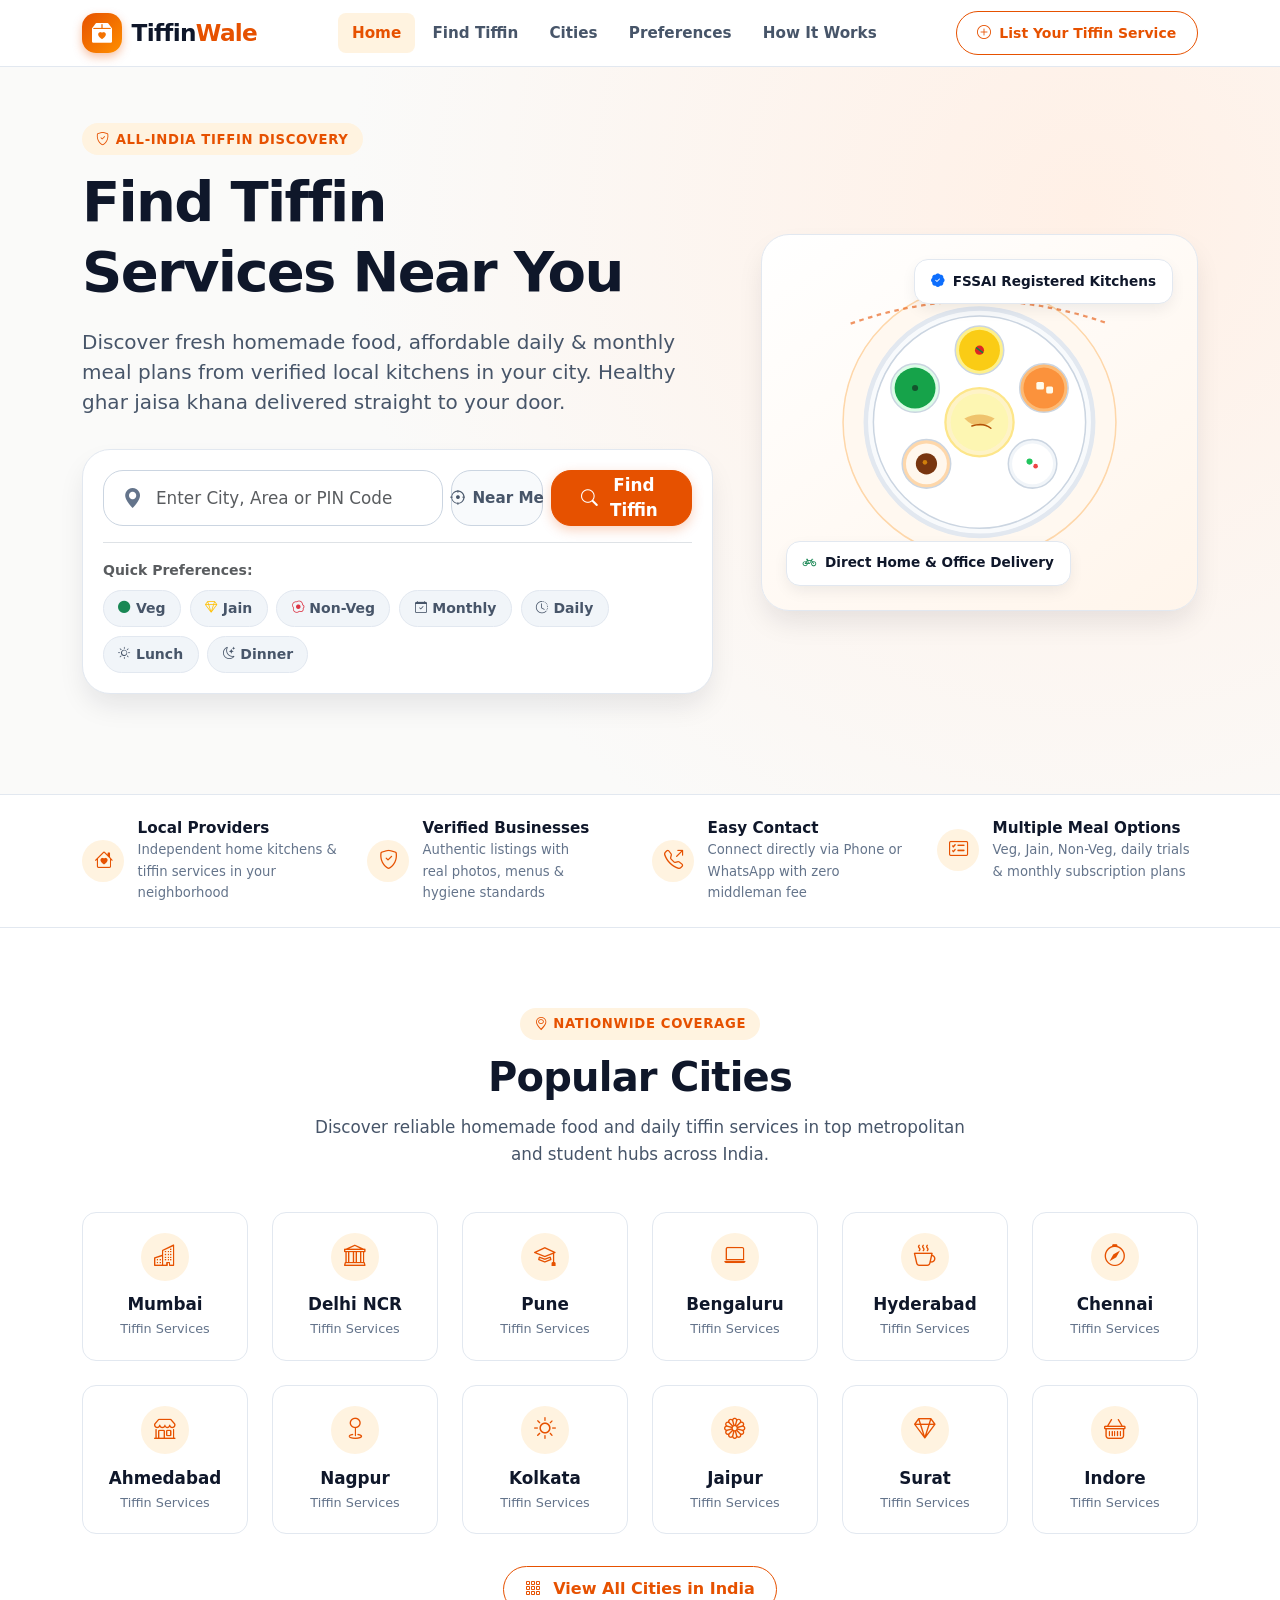
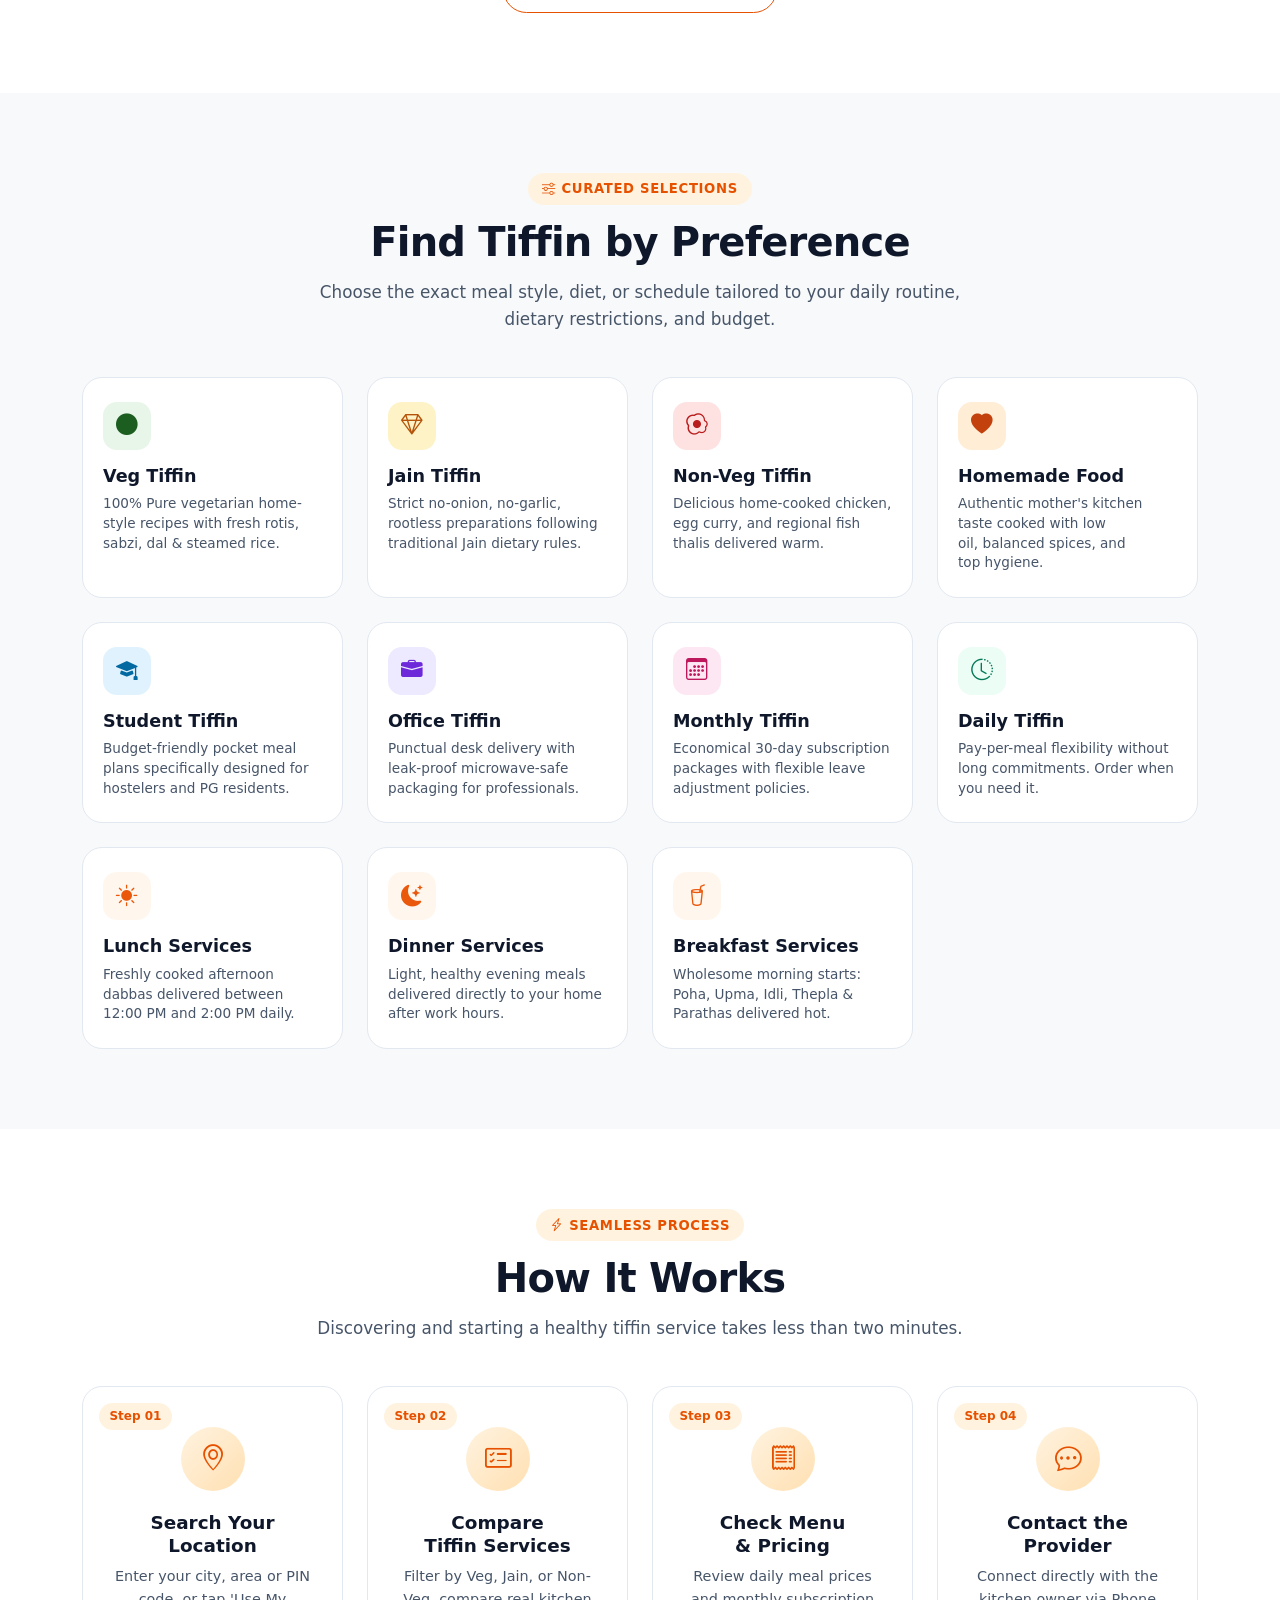
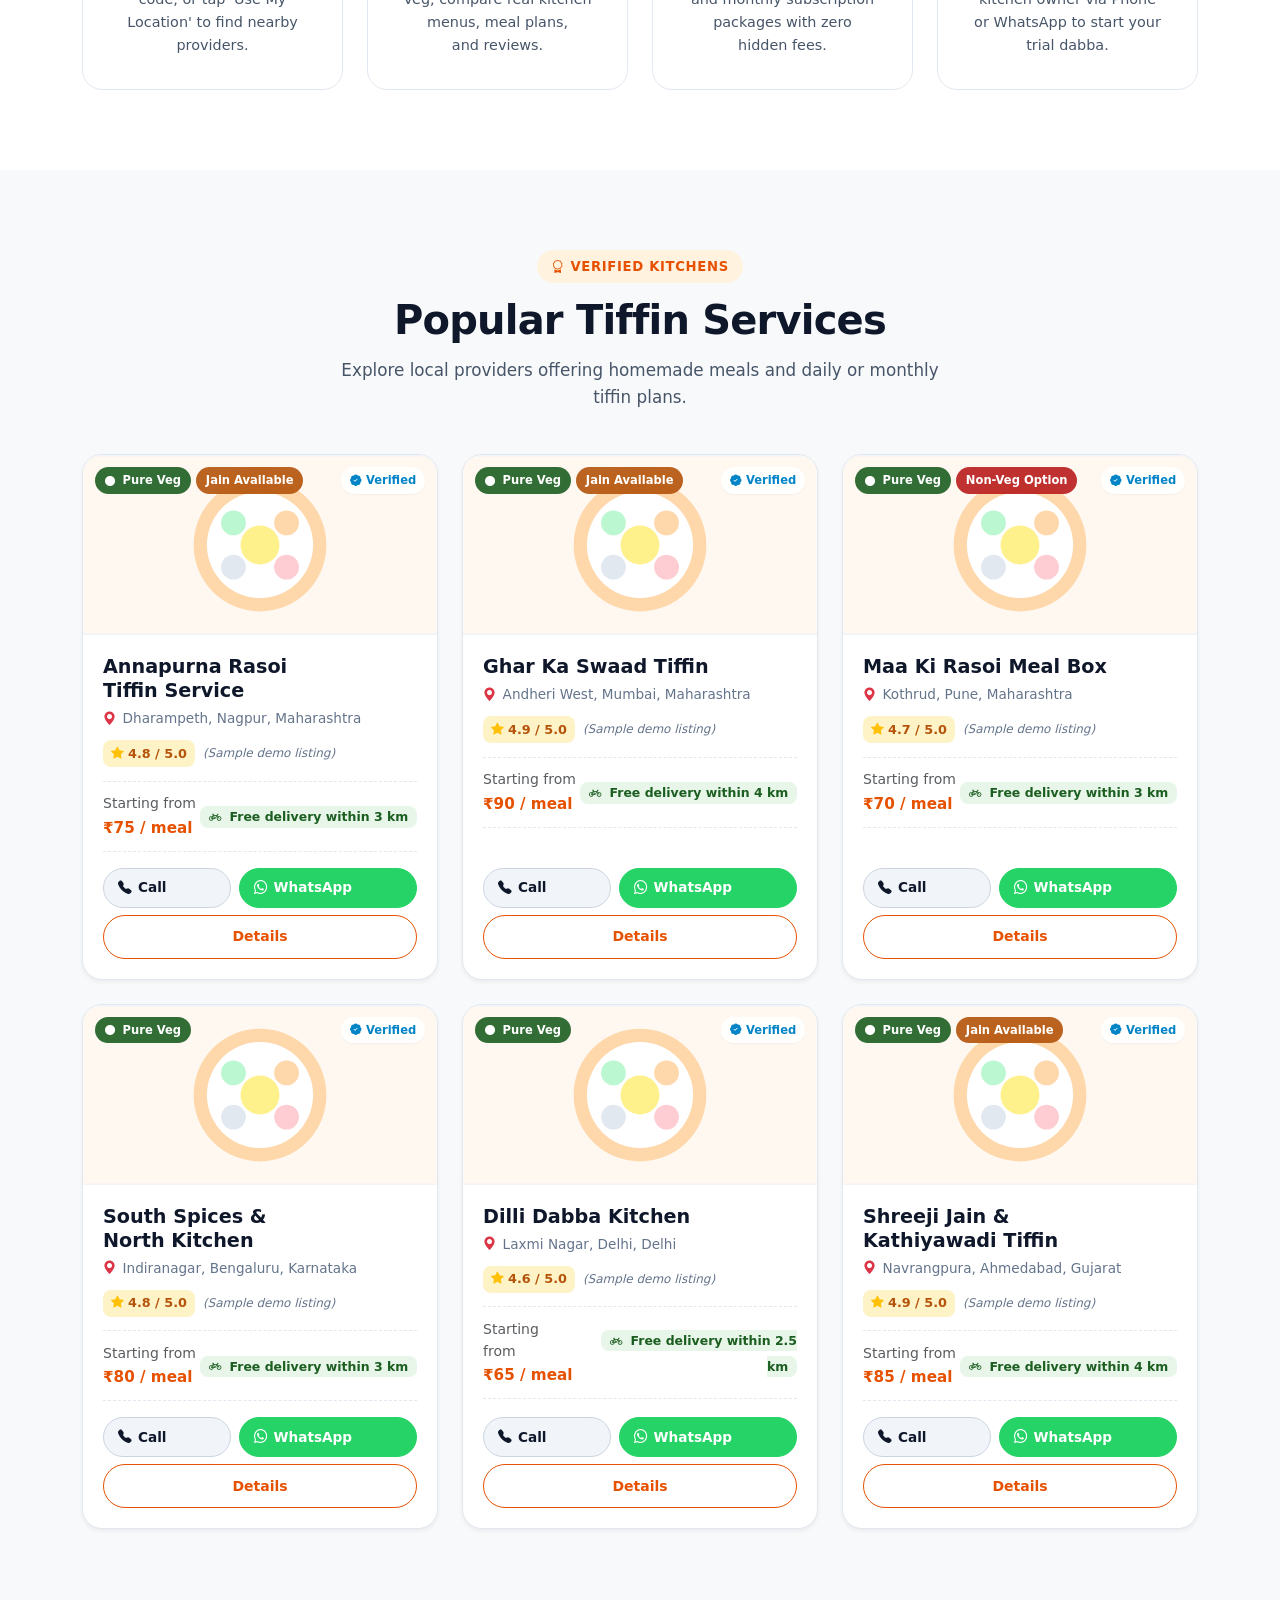
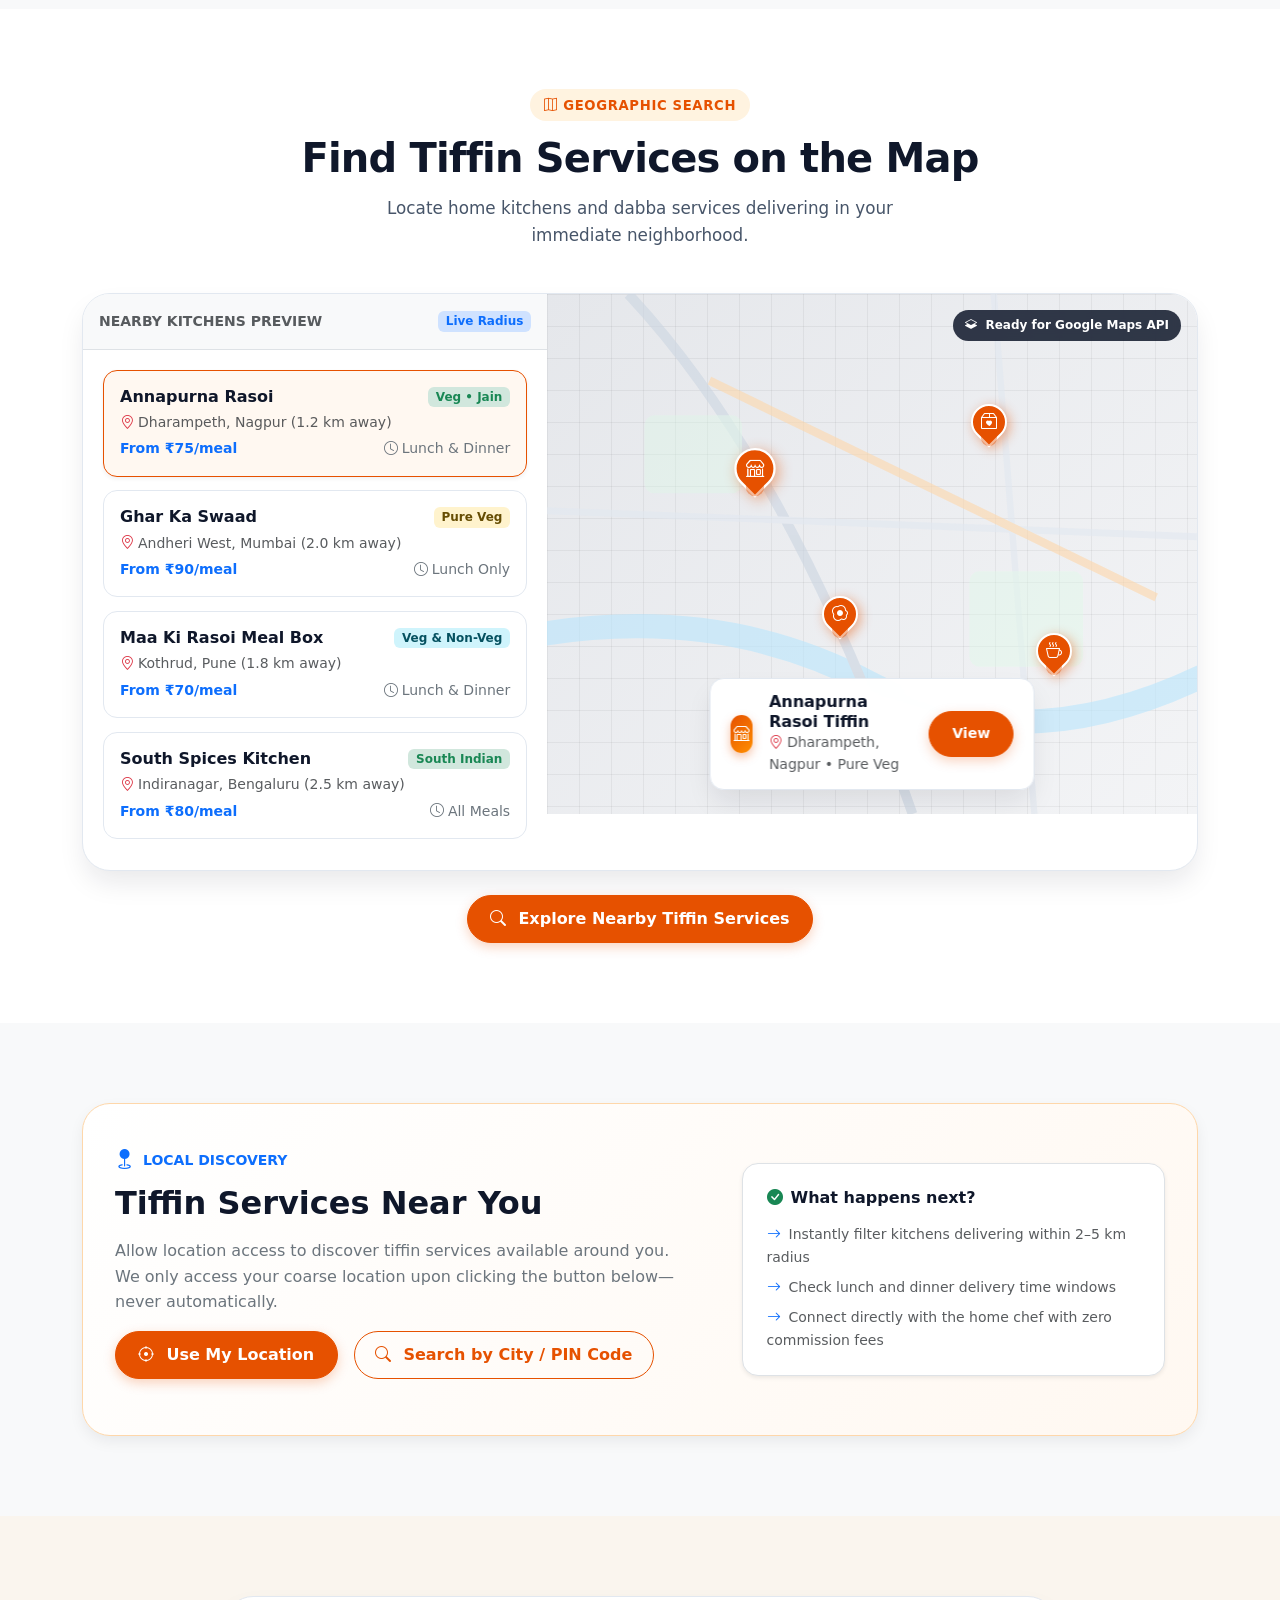
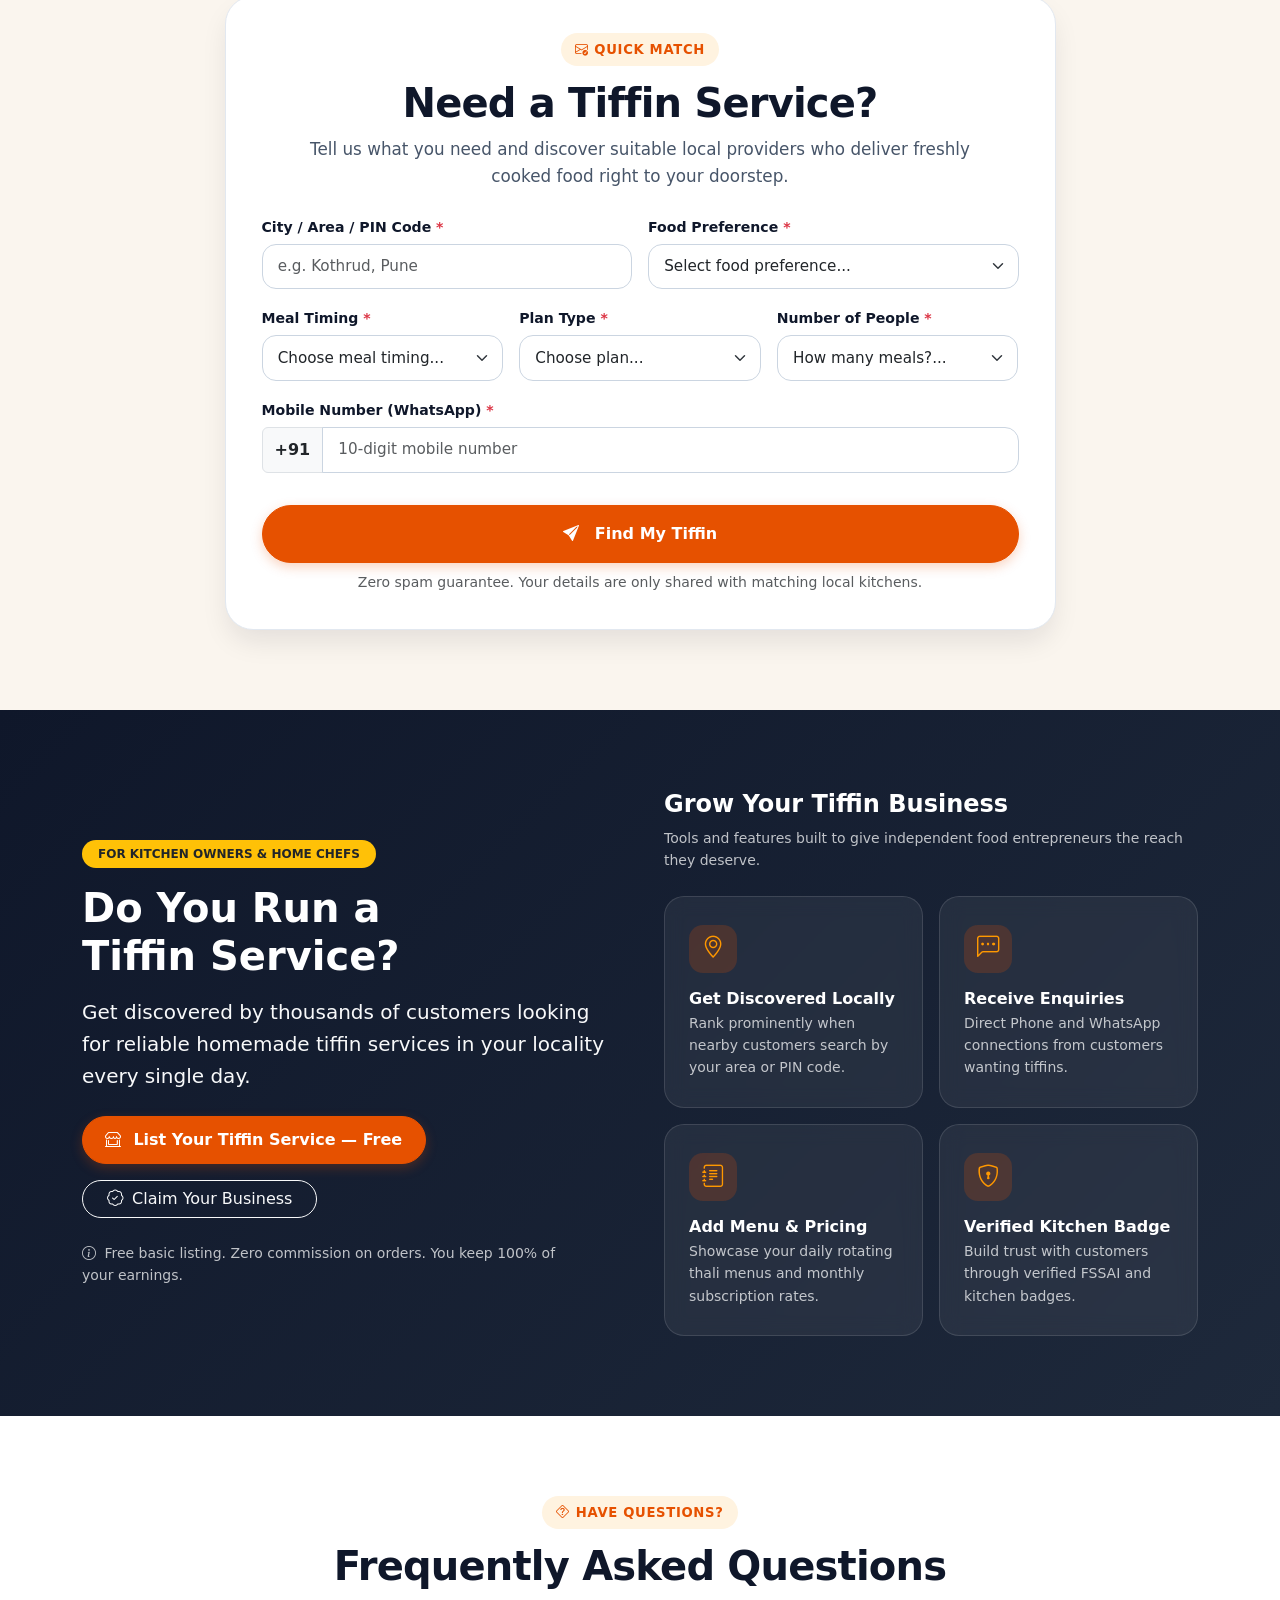
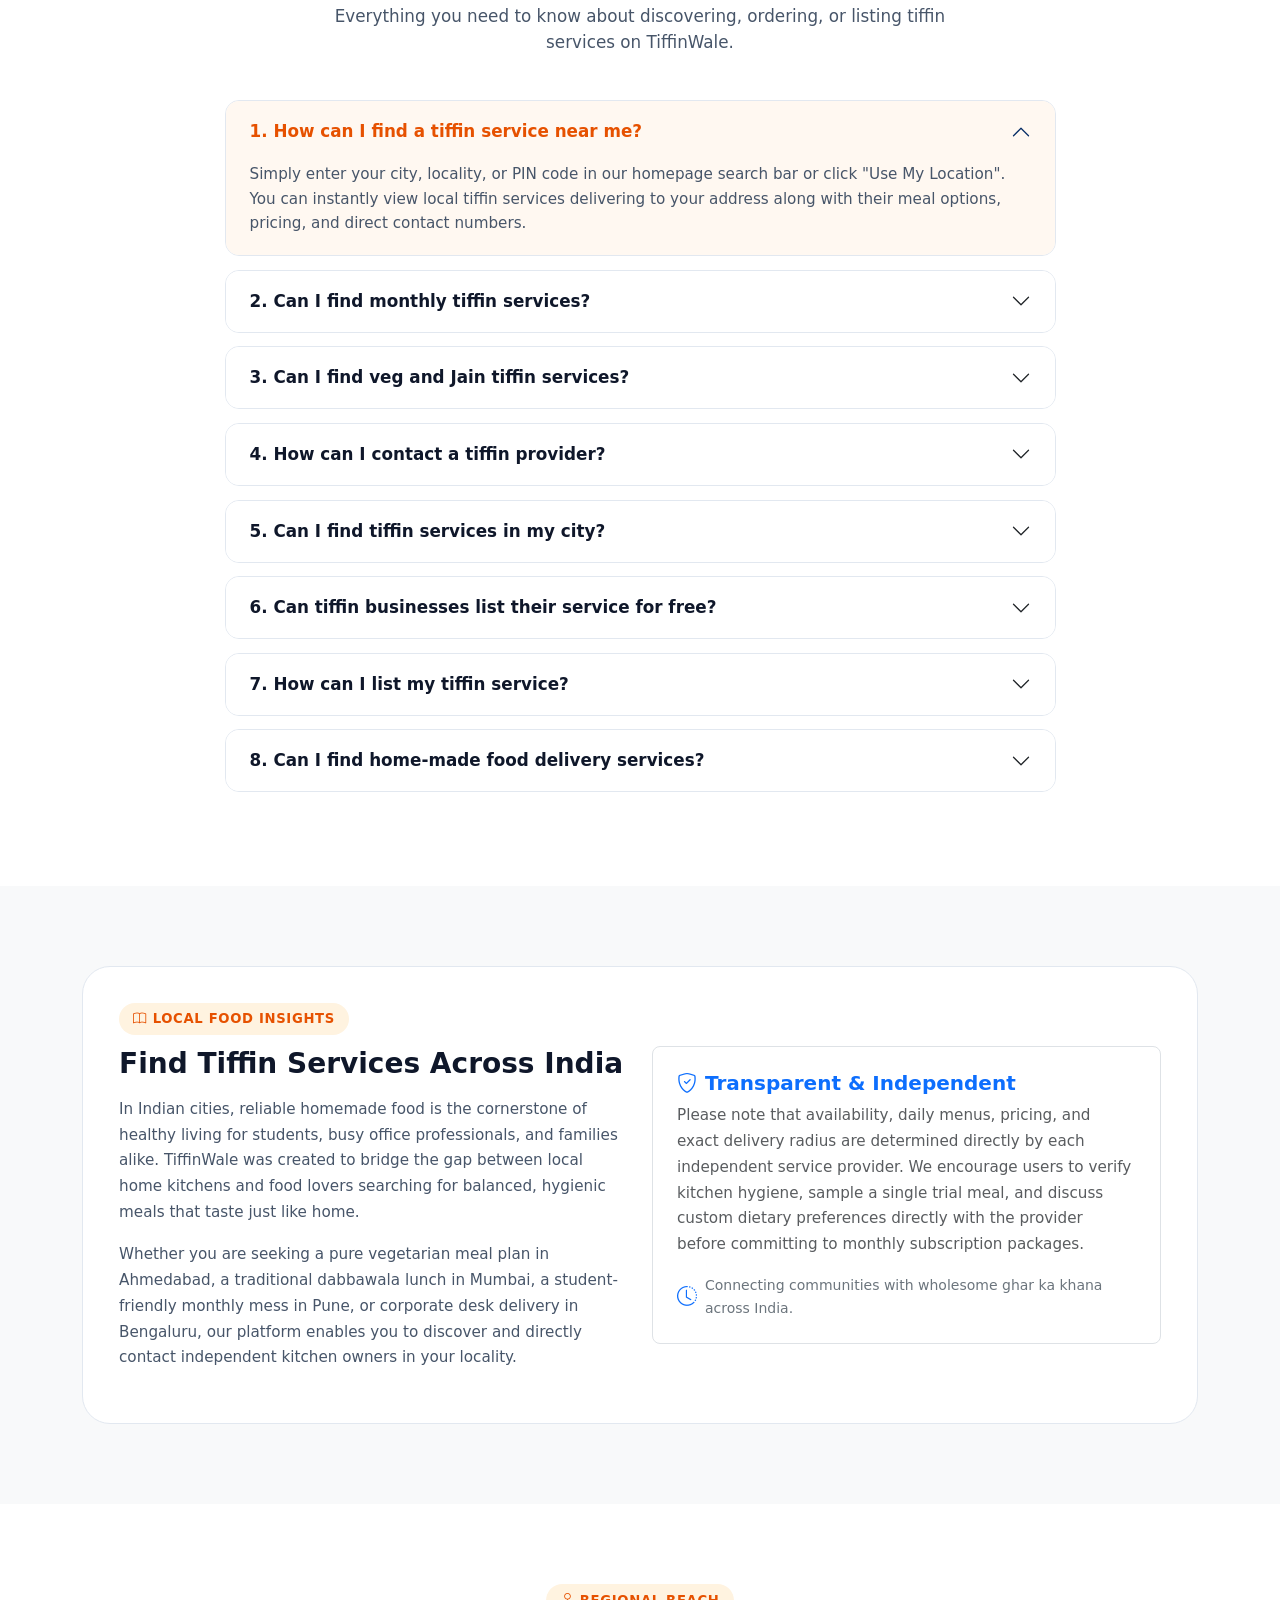
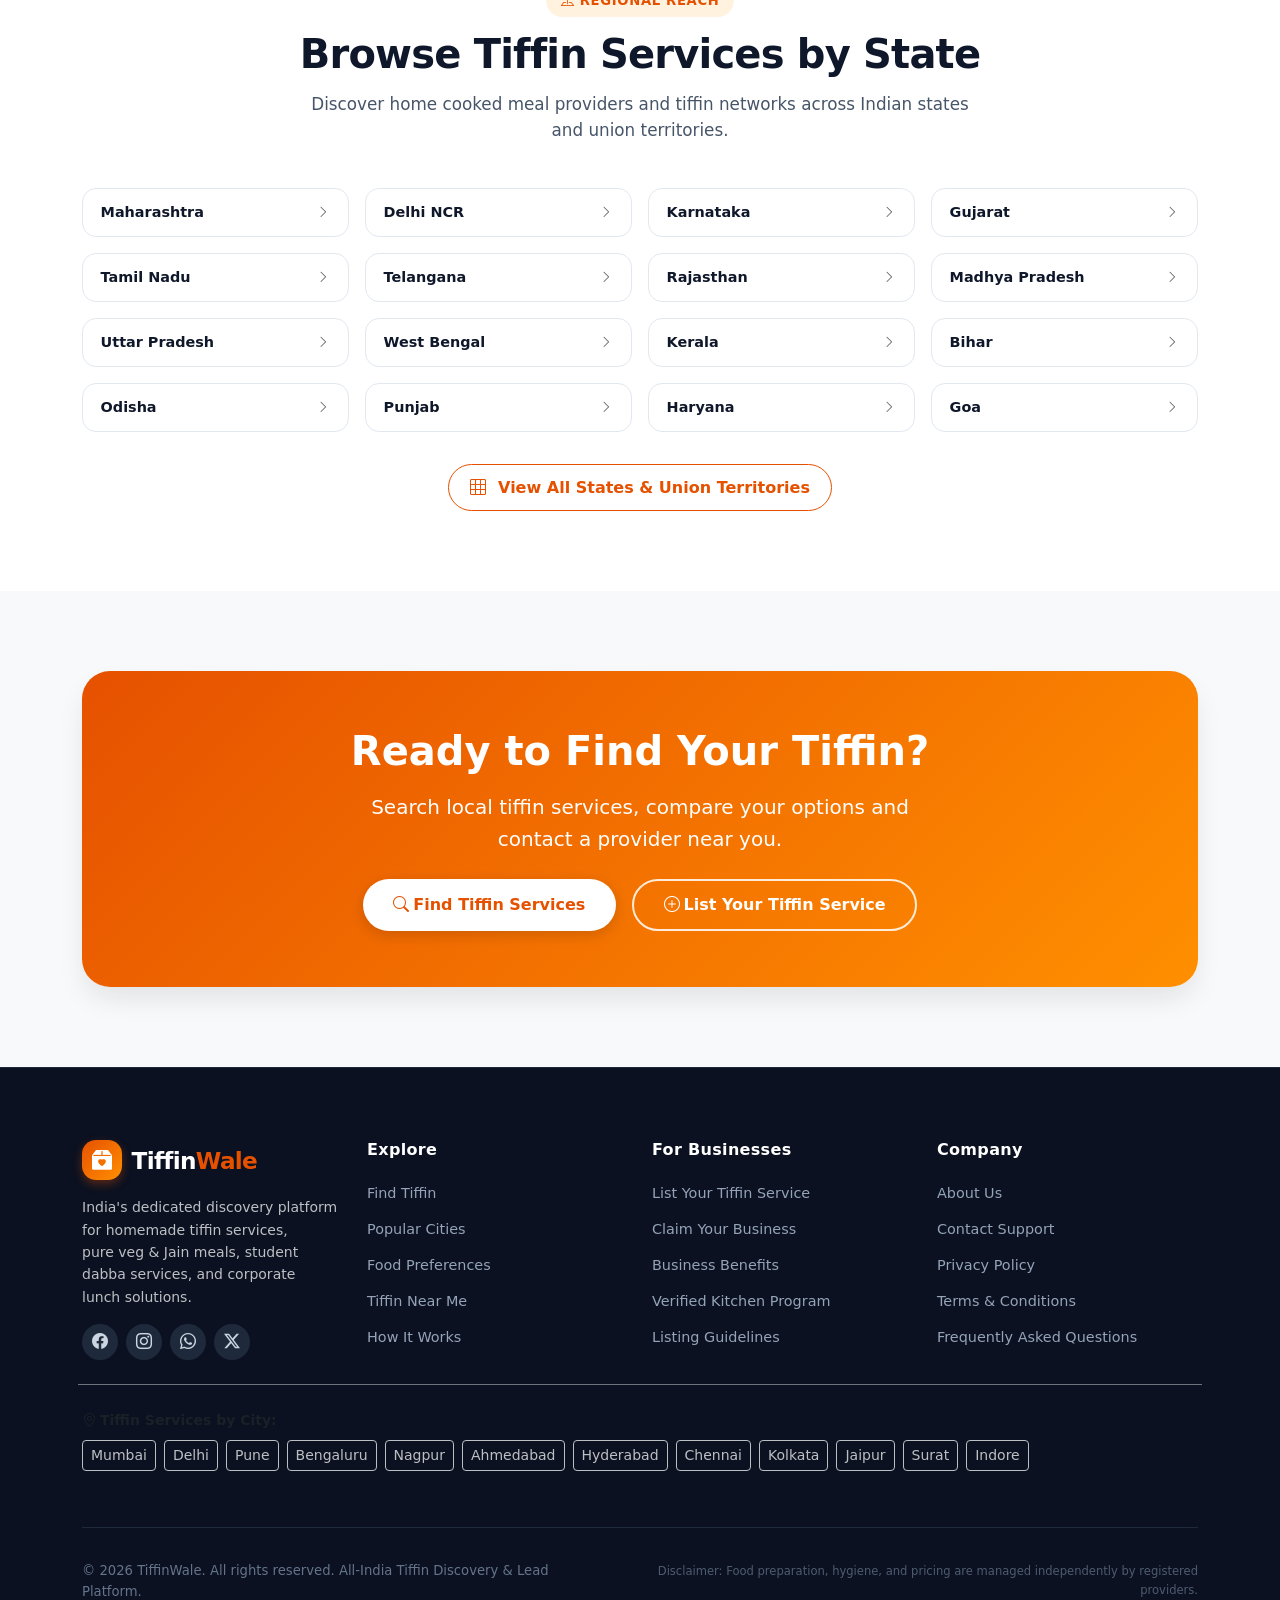
==== commit 7a46c6bb: "SEO: Add 12 static city pages, sitemap.xml, robots.txt, preconnect/preload hints - robots.txt: Allow" ====
--- a/index.html
+++ b/index.html
@@ -8,7 +8,7 @@
   <!-- SEO Primary Meta Tags -->
   <title>Tiffin Service Near Me | Find Homemade Food & Tiffin Services in India</title>
   <meta name="title" content="Tiffin Service Near Me | Find Homemade Food & Tiffin Services in India">
-  <meta name="description" content="Find tiffin services near you across India. Discover homemade, veg, Jain, daily and monthly tiffin providers and contact local kitchens directly.">
+  <meta name="description" content="Find tiffin service near you — veg, Jain, non-veg, monthly & daily tiffin across Mumbai, Delhi, Pune, Bengaluru, Nagpur & 12+ cities. Compare prices, read reviews, contact home kitchens directly. Starting from ₹65/meal.">
   <meta name="keywords" content="tiffin service near me, homemade food delivery, veg tiffin service, jain tiffin service, monthly tiffin service, office tiffin, student tiffin, lunch delivery">
   <meta name="robots" content="index, follow">
   <meta name="theme-color" content="#e65100">
@@ -33,6 +33,13 @@
     h1, h2, h3 { text-wrap: balance; }
     p { text-wrap: pretty; }
   </style>
+
+  <!-- Performance: Preconnect to CDN origins (reduces DNS/TCP latency) -->
+  <link rel="preconnect" href="https://cdn.jsdelivr.net" crossorigin>
+  <link rel="dns-prefetch" href="https://cdn.jsdelivr.net">
+
+  <!-- Performance: Preload critical stylesheet -->
+  <link rel="preload" href="css/style.css" as="style">
 
   <!-- External Stylesheets (CDN) -->
   <link rel="stylesheet" href="https://cdn.jsdelivr.net/npm/bootstrap@5.3.3/dist/css/bootstrap.min.css" integrity="sha384-QWTKZyjpPEjISv5WaRU9OFeRpok6YctnYmDr5pNlyT2bRjXh0JMhjY6hW+ALEwIH" crossorigin="anonymous">
@@ -483,7 +490,7 @@
         <div class="row g-3 g-md-4 row-cols-2 row-cols-sm-3 row-cols-md-4 row-cols-lg-6">
           <!-- City 1: Mumbai -->
           <div class="col">
-            <a href="#city-mumbai" class="city-card text-decoration-none" data-city="Mumbai" title="Tiffin Services in Mumbai">
+            <a href="tiffin-service-mumbai.html" class="city-card text-decoration-none" data-city="Mumbai" title="Tiffin Services in Mumbai">
               <div class="city-icon-box" aria-hidden="true">
                 <i class="bi bi-buildings"></i>
               </div>
@@ -494,7 +501,7 @@
 
           <!-- City 2: Delhi NCR -->
           <div class="col">
-            <a href="#city-delhi" class="city-card text-decoration-none" data-city="Delhi" title="Tiffin Services in Delhi NCR">
+            <a href="tiffin-service-delhi.html" class="city-card text-decoration-none" data-city="Delhi" title="Tiffin Services in Delhi NCR">
               <div class="city-icon-box" aria-hidden="true">
                 <i class="bi bi-bank"></i>
               </div>
@@ -505,7 +512,7 @@
 
           <!-- City 3: Pune -->
           <div class="col">
-            <a href="#city-pune" class="city-card text-decoration-none" data-city="Pune" title="Tiffin Services in Pune">
+            <a href="tiffin-service-pune.html" class="city-card text-decoration-none" data-city="Pune" title="Tiffin Services in Pune">
               <div class="city-icon-box" aria-hidden="true">
                 <i class="bi bi-mortarboard"></i>
               </div>
@@ -516,7 +523,7 @@
 
           <!-- City 4: Bengaluru -->
           <div class="col">
-            <a href="#city-bengaluru" class="city-card text-decoration-none" data-city="Bengaluru" title="Tiffin Services in Bengaluru">
+            <a href="tiffin-service-bengaluru.html" class="city-card text-decoration-none" data-city="Bengaluru" title="Tiffin Services in Bengaluru">
               <div class="city-icon-box" aria-hidden="true">
                 <i class="bi bi-laptop"></i>
               </div>
@@ -527,7 +534,7 @@
 
           <!-- City 5: Hyderabad -->
           <div class="col">
-            <a href="#city-hyderabad" class="city-card text-decoration-none" data-city="Hyderabad" title="Tiffin Services in Hyderabad">
+            <a href="tiffin-service-hyderabad.html" class="city-card text-decoration-none" data-city="Hyderabad" title="Tiffin Services in Hyderabad">
               <div class="city-icon-box" aria-hidden="true">
                 <i class="bi bi-cup-hot"></i>
               </div>
@@ -538,7 +545,7 @@
 
           <!-- City 6: Chennai -->
           <div class="col">
-            <a href="#city-chennai" class="city-card text-decoration-none" data-city="Chennai" title="Tiffin Services in Chennai">
+            <a href="tiffin-service-chennai.html" class="city-card text-decoration-none" data-city="Chennai" title="Tiffin Services in Chennai">
               <div class="city-icon-box" aria-hidden="true">
                 <i class="bi bi-compass"></i>
               </div>
@@ -549,7 +556,7 @@
 
           <!-- City 7: Ahmedabad -->
           <div class="col">
-            <a href="#city-ahmedabad" class="city-card text-decoration-none" data-city="Ahmedabad" title="Tiffin Services in Ahmedabad">
+            <a href="tiffin-service-ahmedabad.html" class="city-card text-decoration-none" data-city="Ahmedabad" title="Tiffin Services in Ahmedabad">
               <div class="city-icon-box" aria-hidden="true">
                 <i class="bi bi-shop"></i>
               </div>
@@ -560,7 +567,7 @@
 
           <!-- City 8: Nagpur -->
           <div class="col">
-            <a href="#city-nagpur" class="city-card text-decoration-none" data-city="Nagpur" title="Tiffin Services in Nagpur">
+            <a href="tiffin-service-nagpur.html" class="city-card text-decoration-none" data-city="Nagpur" title="Tiffin Services in Nagpur">
               <div class="city-icon-box" aria-hidden="true">
                 <i class="bi bi-geo"></i>
               </div>
@@ -571,7 +578,7 @@
 
           <!-- City 9: Kolkata -->
           <div class="col">
-            <a href="#city-kolkata" class="city-card text-decoration-none" data-city="Kolkata" title="Tiffin Services in Kolkata">
+            <a href="tiffin-service-kolkata.html" class="city-card text-decoration-none" data-city="Kolkata" title="Tiffin Services in Kolkata">
               <div class="city-icon-box" aria-hidden="true">
                 <i class="bi bi-brightness-high"></i>
               </div>
@@ -582,7 +589,7 @@
 
           <!-- City 10: Jaipur -->
           <div class="col">
-            <a href="#city-jaipur" class="city-card text-decoration-none" data-city="Jaipur" title="Tiffin Services in Jaipur">
+            <a href="tiffin-service-jaipur.html" class="city-card text-decoration-none" data-city="Jaipur" title="Tiffin Services in Jaipur">
               <div class="city-icon-box" aria-hidden="true">
                 <i class="bi bi-flower1"></i>
               </div>
@@ -593,7 +600,7 @@
 
           <!-- City 11: Surat -->
           <div class="col">
-            <a href="#city-surat" class="city-card text-decoration-none" data-city="Surat" title="Tiffin Services in Surat">
+            <a href="tiffin-service-surat.html" class="city-card text-decoration-none" data-city="Surat" title="Tiffin Services in Surat">
               <div class="city-icon-box" aria-hidden="true">
                 <i class="bi bi-gem"></i>
               </div>
@@ -604,7 +611,7 @@
 
           <!-- City 12: Indore -->
           <div class="col">
-            <a href="#city-indore" class="city-card text-decoration-none" data-city="Indore" title="Tiffin Services in Indore">
+            <a href="tiffin-service-indore.html" class="city-card text-decoration-none" data-city="Indore" title="Tiffin Services in Indore">
               <div class="city-icon-box" aria-hidden="true">
                 <i class="bi bi-basket"></i>
               </div>
@@ -1668,6 +1675,27 @@
         </div>
       </div>
 
+      <!-- City Links Row for SEO Interlinking -->
+      <div class="row g-2 pt-3 border-top border-secondary mt-4">
+        <div class="col-12">
+          <p class="small text-muted fw-semibold mb-2"><i class="bi bi-geo-alt me-1"></i>Tiffin Services by City:</p>
+          <div class="d-flex flex-wrap gap-2">
+            <a href="tiffin-service-mumbai.html" class="btn btn-outline-light btn-sm opacity-75">Mumbai</a>
+            <a href="tiffin-service-delhi.html" class="btn btn-outline-light btn-sm opacity-75">Delhi</a>
+            <a href="tiffin-service-pune.html" class="btn btn-outline-light btn-sm opacity-75">Pune</a>
+            <a href="tiffin-service-bengaluru.html" class="btn btn-outline-light btn-sm opacity-75">Bengaluru</a>
+            <a href="tiffin-service-nagpur.html" class="btn btn-outline-light btn-sm opacity-75">Nagpur</a>
+            <a href="tiffin-service-ahmedabad.html" class="btn btn-outline-light btn-sm opacity-75">Ahmedabad</a>
+            <a href="tiffin-service-hyderabad.html" class="btn btn-outline-light btn-sm opacity-75">Hyderabad</a>
+            <a href="tiffin-service-chennai.html" class="btn btn-outline-light btn-sm opacity-75">Chennai</a>
+            <a href="tiffin-service-kolkata.html" class="btn btn-outline-light btn-sm opacity-75">Kolkata</a>
+            <a href="tiffin-service-jaipur.html" class="btn btn-outline-light btn-sm opacity-75">Jaipur</a>
+            <a href="tiffin-service-surat.html" class="btn btn-outline-light btn-sm opacity-75">Surat</a>
+            <a href="tiffin-service-indore.html" class="btn btn-outline-light btn-sm opacity-75">Indore</a>
+          </div>
+        </div>
+      </div>
+
       <!-- Bottom Bar -->
       <div class="footer-bottom-bar d-flex flex-column flex-md-row justify-content-between align-items-center gap-2">
         <div>
--- a/css/style.css
+++ b/css/style.css
@@ -63,6 +63,7 @@
 html {
   scroll-behavior: smooth;
   scroll-padding-top: 80px;
+  overflow-x: hidden;
 }
 
 body {
@@ -73,6 +74,12 @@
   -webkit-font-smoothing: antialiased;
   -moz-osx-font-smoothing: grayscale;
   overflow-x: hidden;
+  max-width: 100vw;
+}
+
+.offcanvas:not(.show) {
+  visibility: hidden;
+  pointer-events: none;
 }
 
 h1, h2, h3, h4, h5, h6 {
@@ -1353,6 +1360,143 @@
   }
 }
 
+/* ==========================================================================
+   City & Search Discovery Page (city.html) Styles
+   ========================================================================== */
+
+.city-hero-banner {
+  background: radial-gradient(circle at 90% 10%, #fff3e0 0%, #ffffff 60%);
+  border-bottom: 1px solid var(--border-subtle);
+  padding: 2.5rem 0 2rem 0;
+}
+
+.custom-breadcrumb {
+  font-size: 0.85rem;
+  margin-bottom: 1rem;
+}
+
+.custom-breadcrumb a {
+  color: var(--text-muted);
+}
+
+.custom-breadcrumb a:hover {
+  color: var(--primary);
+}
+
+.custom-breadcrumb .breadcrumb-item.active {
+  color: var(--text-primary);
+  font-weight: 600;
+}
+
+.locality-chips-wrap {
+  display: flex;
+  flex-wrap: wrap;
+  gap: 0.45rem;
+  margin-top: 1rem;
+}
+
+.locality-chip {
+  background-color: var(--bg-surface);
+  border: 1px solid var(--border-subtle);
+  color: var(--text-secondary);
+  font-size: 0.8rem;
+  font-weight: 600;
+  padding: 0.3rem 0.85rem;
+  border-radius: var(--radius-pill);
+  transition: all var(--transition-fast);
+  cursor: pointer;
+  text-decoration: none;
+}
+
+.locality-chip:hover, .locality-chip.active {
+  background-color: var(--primary-light);
+  border-color: var(--primary);
+  color: var(--primary);
+}
+
+/* Filter Sidebar */
+.filter-sidebar-card {
+  background-color: var(--bg-surface);
+  border: 1px solid var(--border-subtle);
+  border-radius: var(--radius-lg);
+  padding: 1.5rem;
+  box-shadow: var(--shadow-sm);
+  position: sticky;
+  top: 90px;
+}
+
+.filter-group-title {
+  font-size: 0.88rem;
+  font-weight: 700;
+  color: var(--text-primary);
+  text-transform: uppercase;
+  letter-spacing: 0.04em;
+  margin-bottom: 0.75rem;
+}
+
+.form-check-custom {
+  margin-bottom: 0.5rem;
+  font-size: 0.9rem;
+}
+
+.form-check-input:checked {
+  background-color: var(--primary);
+  border-color: var(--primary);
+}
+
+/* Results Toolbar */
+.results-toolbar {
+  background-color: var(--bg-surface);
+  border: 1px solid var(--border-subtle);
+  border-radius: var(--radius-md);
+  padding: 0.75rem 1.25rem;
+  margin-bottom: 1.5rem;
+  box-shadow: var(--shadow-xs);
+}
+
+.view-toggle-btn-group .btn {
+  font-size: 0.85rem;
+  padding: 0.35rem 0.75rem;
+}
+
+.view-toggle-btn-group .btn.active {
+  background-color: var(--primary);
+  color: #ffffff;
+  border-color: var(--primary);
+}
+
+/* Split Map Layout on City Page */
+.split-map-view {
+  position: sticky;
+  top: 90px;
+  height: calc(100vh - 120px);
+  min-height: 500px;
+  border-radius: var(--radius-lg);
+  overflow: hidden;
+  border: 1px solid var(--border-subtle);
+}
+
+/* Provider List View Layout */
+.provider-card.list-layout {
+  flex-direction: row;
+}
+
+.provider-card.list-layout .provider-thumb-wrap {
+  width: 220px;
+  height: auto;
+  flex-shrink: 0;
+}
+
+@media (max-width: 768px) {
+  .provider-card.list-layout {
+    flex-direction: column;
+  }
+  .provider-card.list-layout .provider-thumb-wrap {
+    width: 100%;
+    height: 180px;
+  }
+}
+
 /* Respect Reduced Motion */
 @media (prefers-reduced-motion: reduce) {
   *, *::before, *::after {
@@ -1362,3 +1506,4 @@
     scroll-behavior: auto !important;
   }
 }
+
--- a/css/style.css
+++ b/css/style.css
@@ -63,6 +63,7 @@
 html {
   scroll-behavior: smooth;
   scroll-padding-top: 80px;
+  overflow-x: hidden;
 }
 
 body {
@@ -73,6 +74,12 @@
   -webkit-font-smoothing: antialiased;
   -moz-osx-font-smoothing: grayscale;
   overflow-x: hidden;
+  max-width: 100vw;
+}
+
+.offcanvas:not(.show) {
+  visibility: hidden;
+  pointer-events: none;
 }
 
 h1, h2, h3, h4, h5, h6 {
@@ -1353,6 +1360,143 @@
   }
 }
 
+/* ==========================================================================
+   City & Search Discovery Page (city.html) Styles
+   ========================================================================== */
+
+.city-hero-banner {
+  background: radial-gradient(circle at 90% 10%, #fff3e0 0%, #ffffff 60%);
+  border-bottom: 1px solid var(--border-subtle);
+  padding: 2.5rem 0 2rem 0;
+}
+
+.custom-breadcrumb {
+  font-size: 0.85rem;
+  margin-bottom: 1rem;
+}
+
+.custom-breadcrumb a {
+  color: var(--text-muted);
+}
+
+.custom-breadcrumb a:hover {
+  color: var(--primary);
+}
+
+.custom-breadcrumb .breadcrumb-item.active {
+  color: var(--text-primary);
+  font-weight: 600;
+}
+
+.locality-chips-wrap {
+  display: flex;
+  flex-wrap: wrap;
+  gap: 0.45rem;
+  margin-top: 1rem;
+}
+
+.locality-chip {
+  background-color: var(--bg-surface);
+  border: 1px solid var(--border-subtle);
+  color: var(--text-secondary);
+  font-size: 0.8rem;
+  font-weight: 600;
+  padding: 0.3rem 0.85rem;
+  border-radius: var(--radius-pill);
+  transition: all var(--transition-fast);
+  cursor: pointer;
+  text-decoration: none;
+}
+
+.locality-chip:hover, .locality-chip.active {
+  background-color: var(--primary-light);
+  border-color: var(--primary);
+  color: var(--primary);
+}
+
+/* Filter Sidebar */
+.filter-sidebar-card {
+  background-color: var(--bg-surface);
+  border: 1px solid var(--border-subtle);
+  border-radius: var(--radius-lg);
+  padding: 1.5rem;
+  box-shadow: var(--shadow-sm);
+  position: sticky;
+  top: 90px;
+}
+
+.filter-group-title {
+  font-size: 0.88rem;
+  font-weight: 700;
+  color: var(--text-primary);
+  text-transform: uppercase;
+  letter-spacing: 0.04em;
+  margin-bottom: 0.75rem;
+}
+
+.form-check-custom {
+  margin-bottom: 0.5rem;
+  font-size: 0.9rem;
+}
+
+.form-check-input:checked {
+  background-color: var(--primary);
+  border-color: var(--primary);
+}
+
+/* Results Toolbar */
+.results-toolbar {
+  background-color: var(--bg-surface);
+  border: 1px solid var(--border-subtle);
+  border-radius: var(--radius-md);
+  padding: 0.75rem 1.25rem;
+  margin-bottom: 1.5rem;
+  box-shadow: var(--shadow-xs);
+}
+
+.view-toggle-btn-group .btn {
+  font-size: 0.85rem;
+  padding: 0.35rem 0.75rem;
+}
+
+.view-toggle-btn-group .btn.active {
+  background-color: var(--primary);
+  color: #ffffff;
+  border-color: var(--primary);
+}
+
+/* Split Map Layout on City Page */
+.split-map-view {
+  position: sticky;
+  top: 90px;
+  height: calc(100vh - 120px);
+  min-height: 500px;
+  border-radius: var(--radius-lg);
+  overflow: hidden;
+  border: 1px solid var(--border-subtle);
+}
+
+/* Provider List View Layout */
+.provider-card.list-layout {
+  flex-direction: row;
+}
+
+.provider-card.list-layout .provider-thumb-wrap {
+  width: 220px;
+  height: auto;
+  flex-shrink: 0;
+}
+
+@media (max-width: 768px) {
+  .provider-card.list-layout {
+    flex-direction: column;
+  }
+  .provider-card.list-layout .provider-thumb-wrap {
+    width: 100%;
+    height: 180px;
+  }
+}
+
 /* Respect Reduced Motion */
 @media (prefers-reduced-motion: reduce) {
   *, *::before, *::after {
@@ -1362,3 +1506,4 @@
     scroll-behavior: auto !important;
   }
 }
+
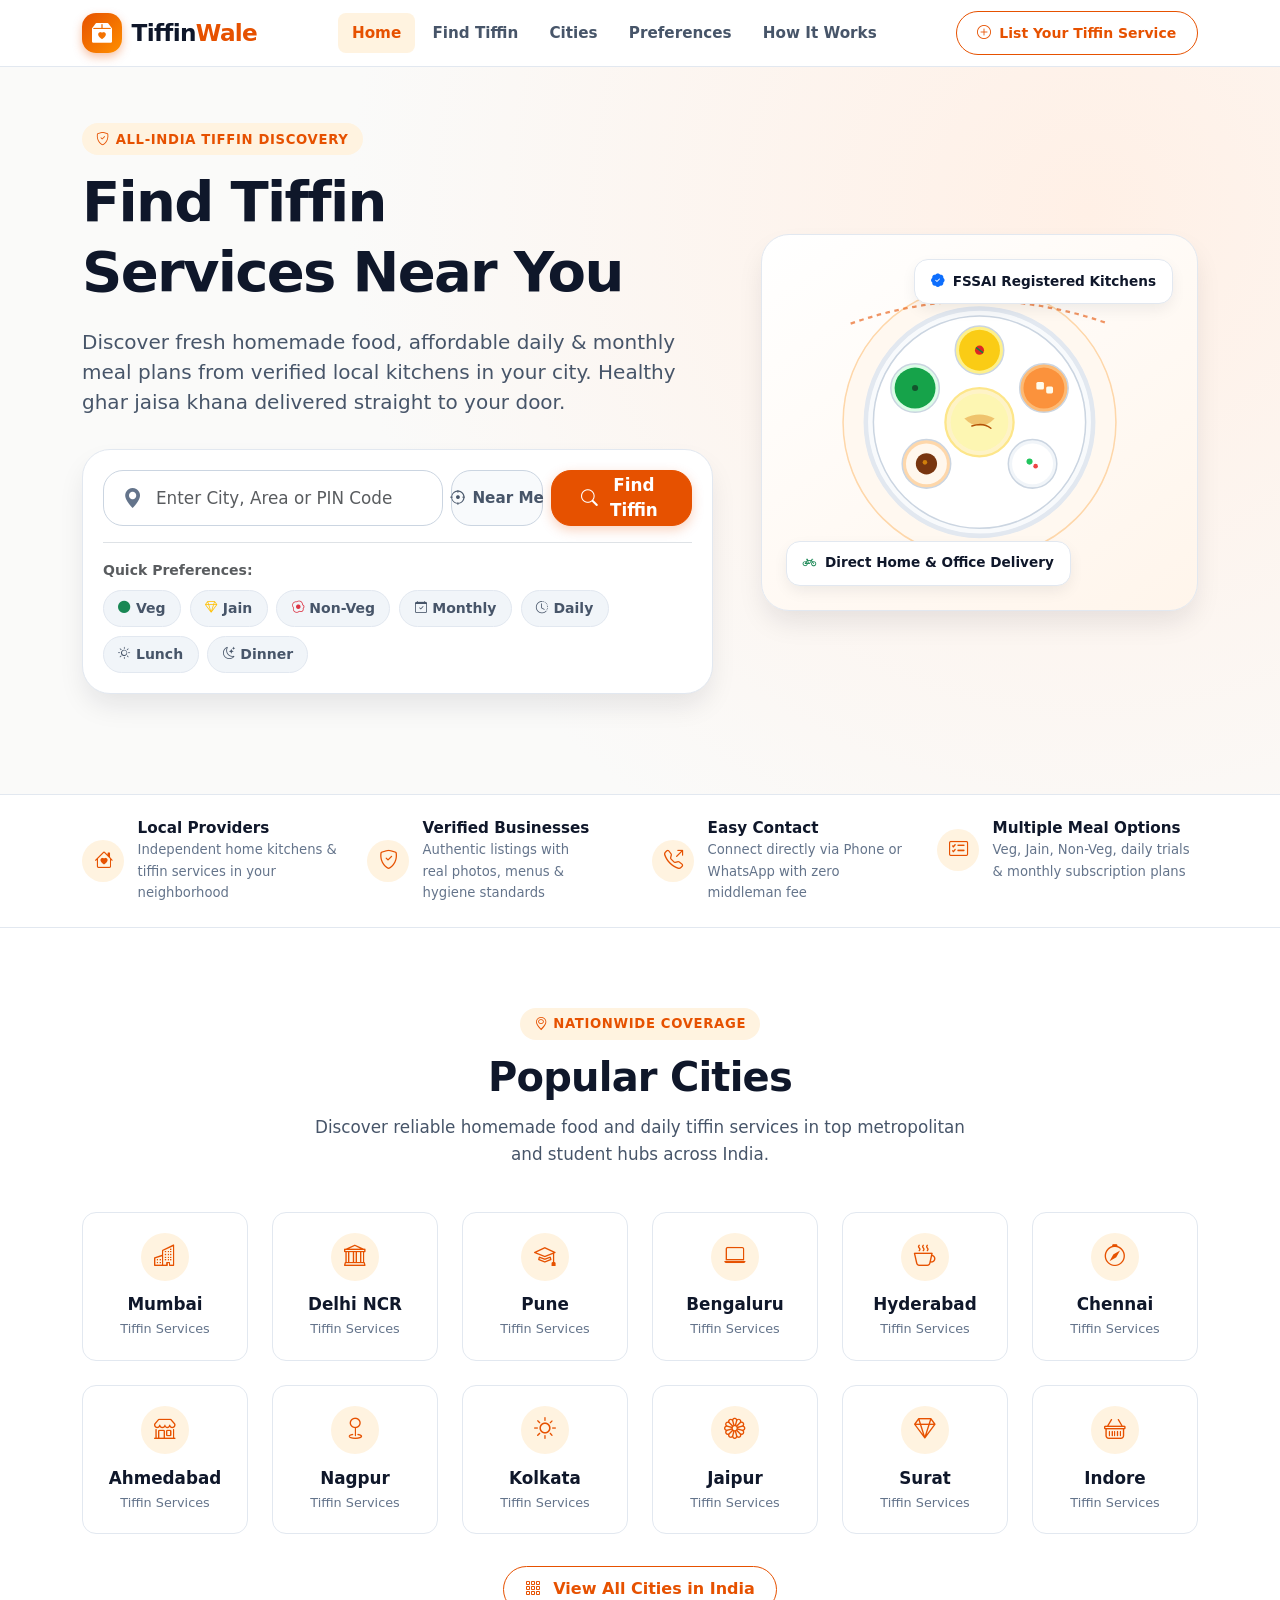
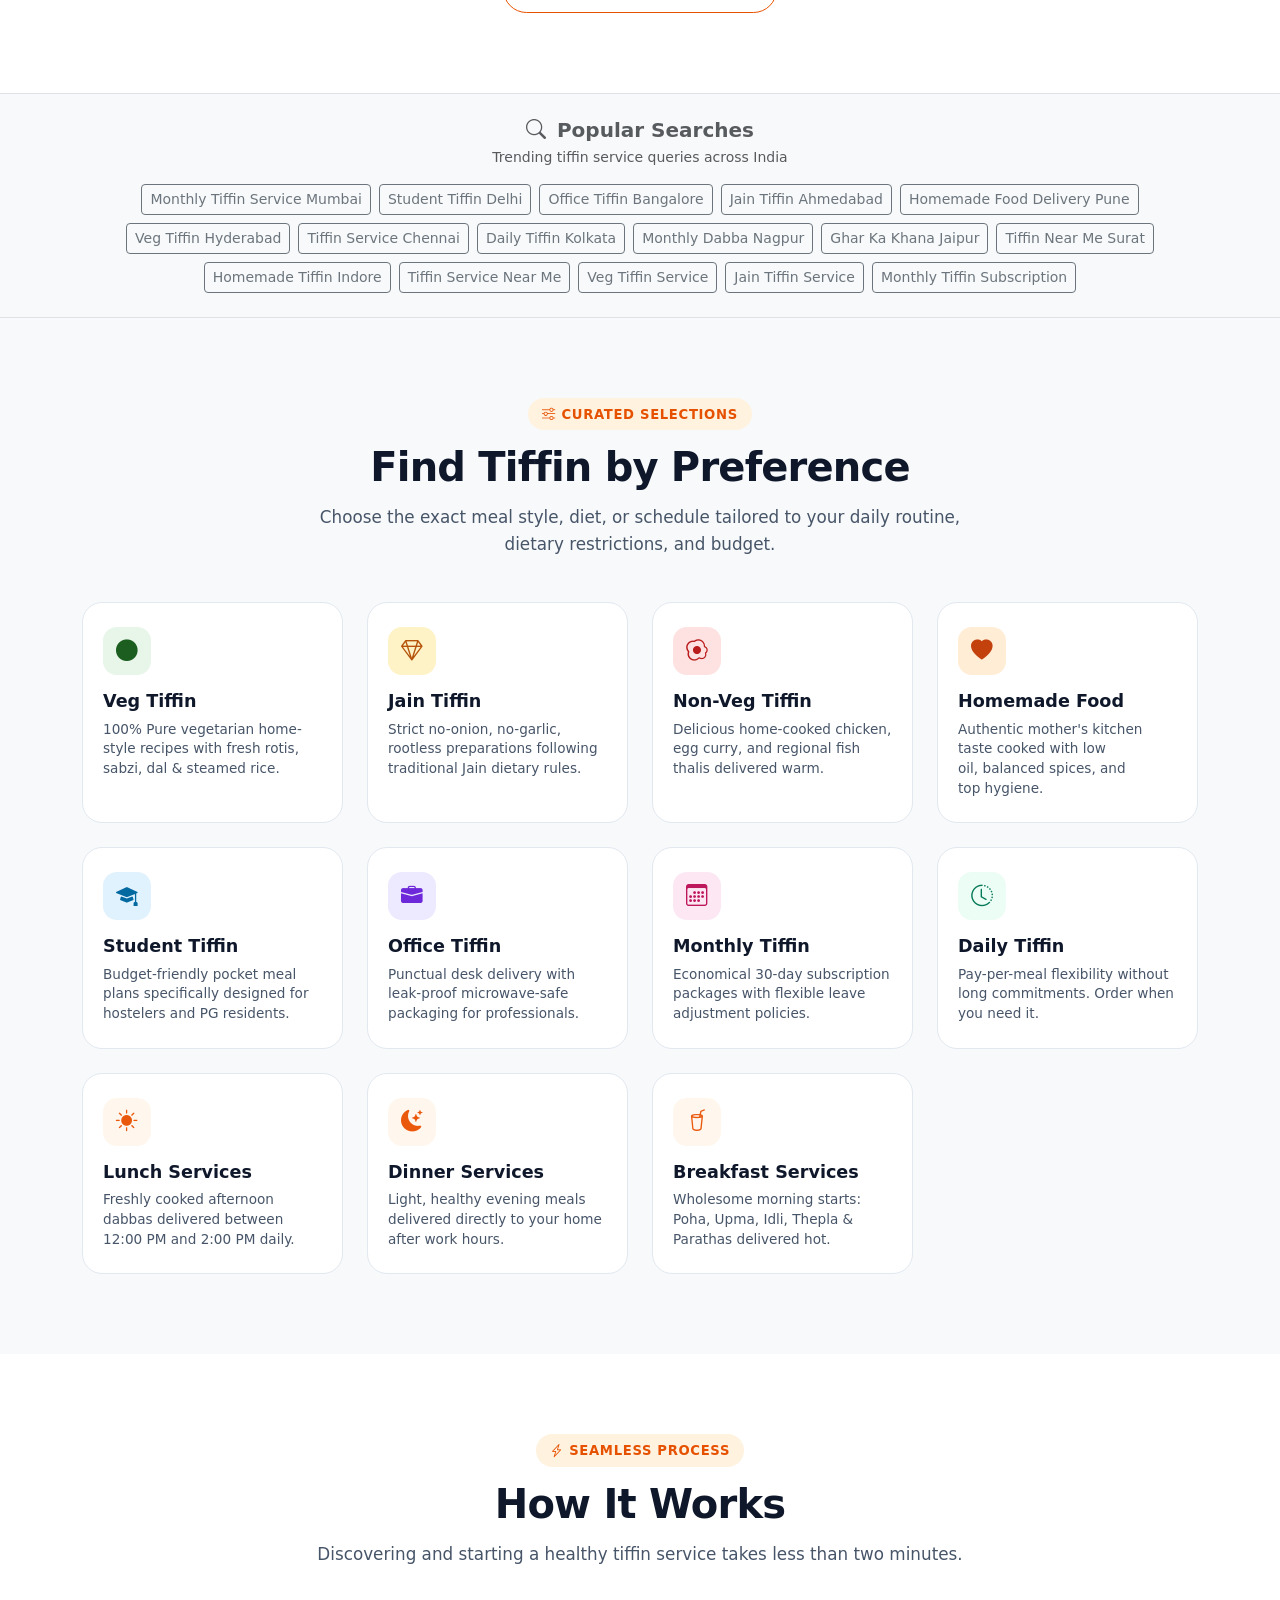
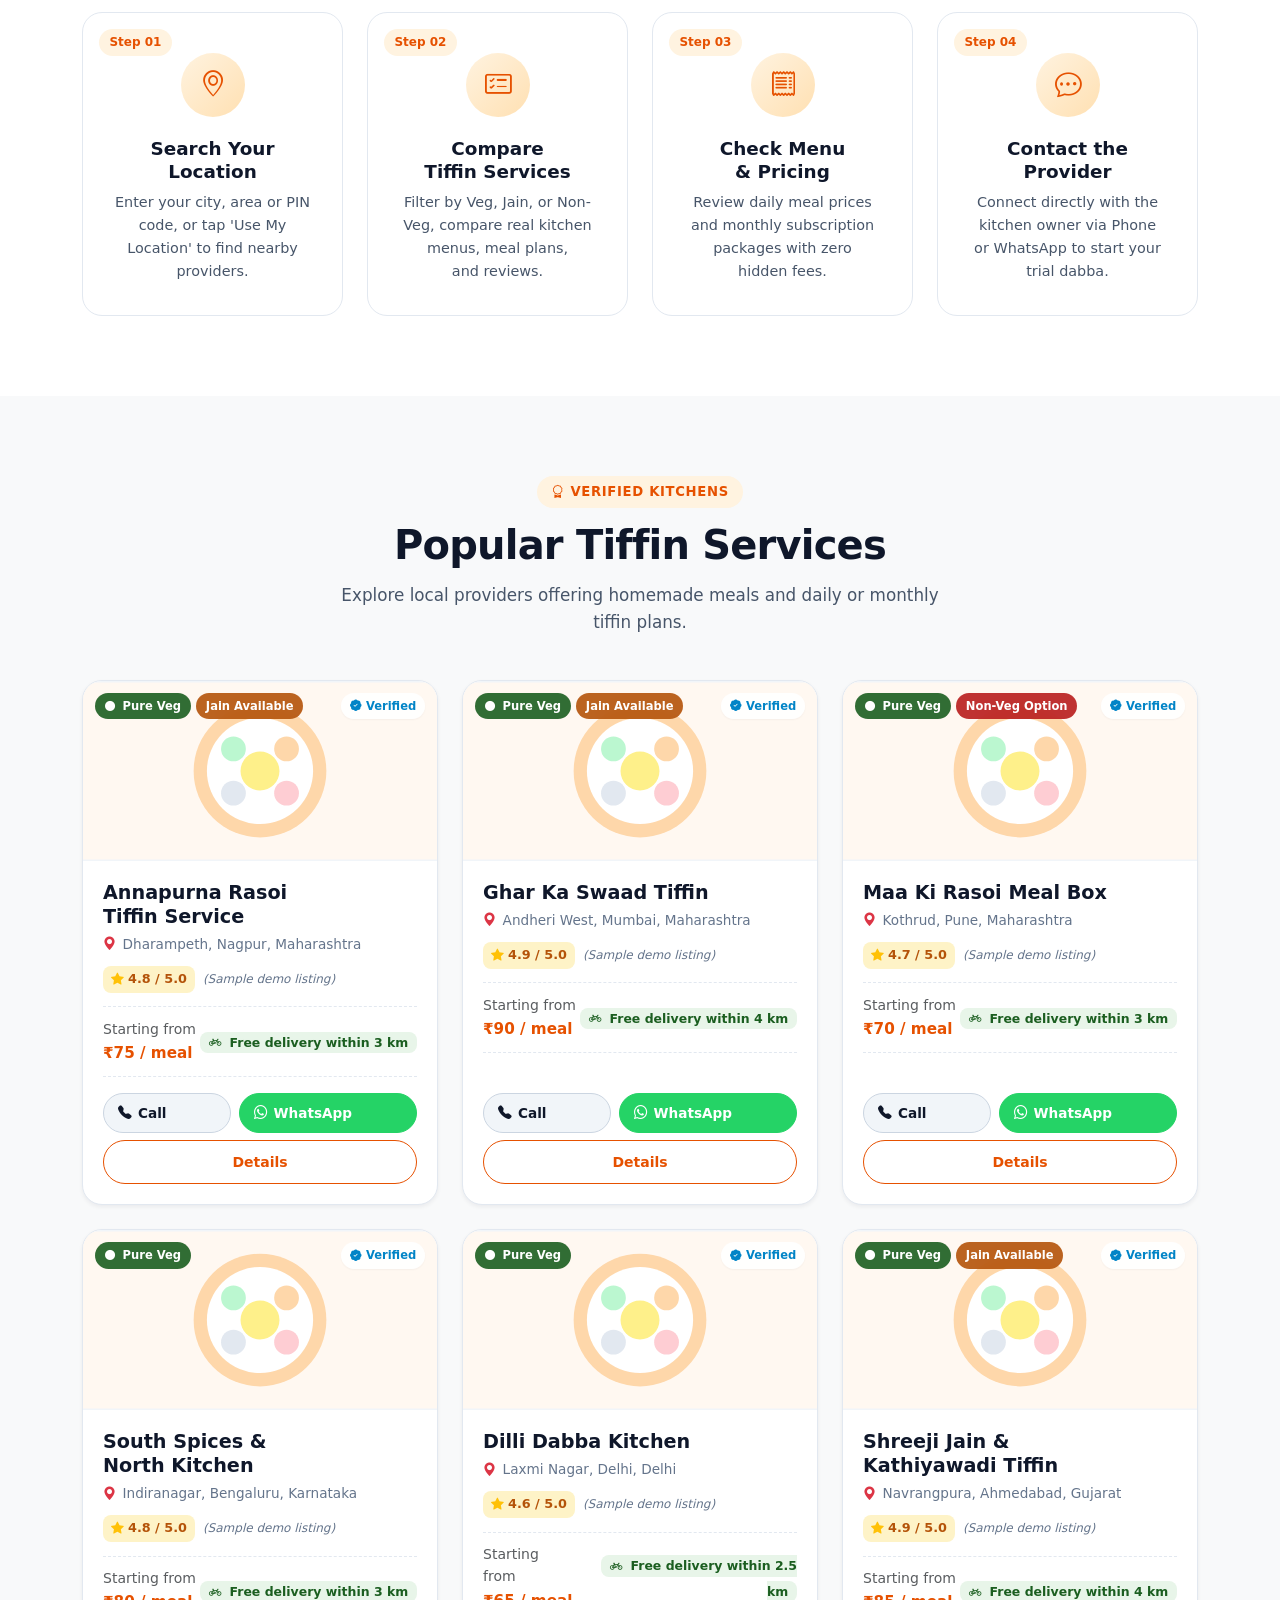
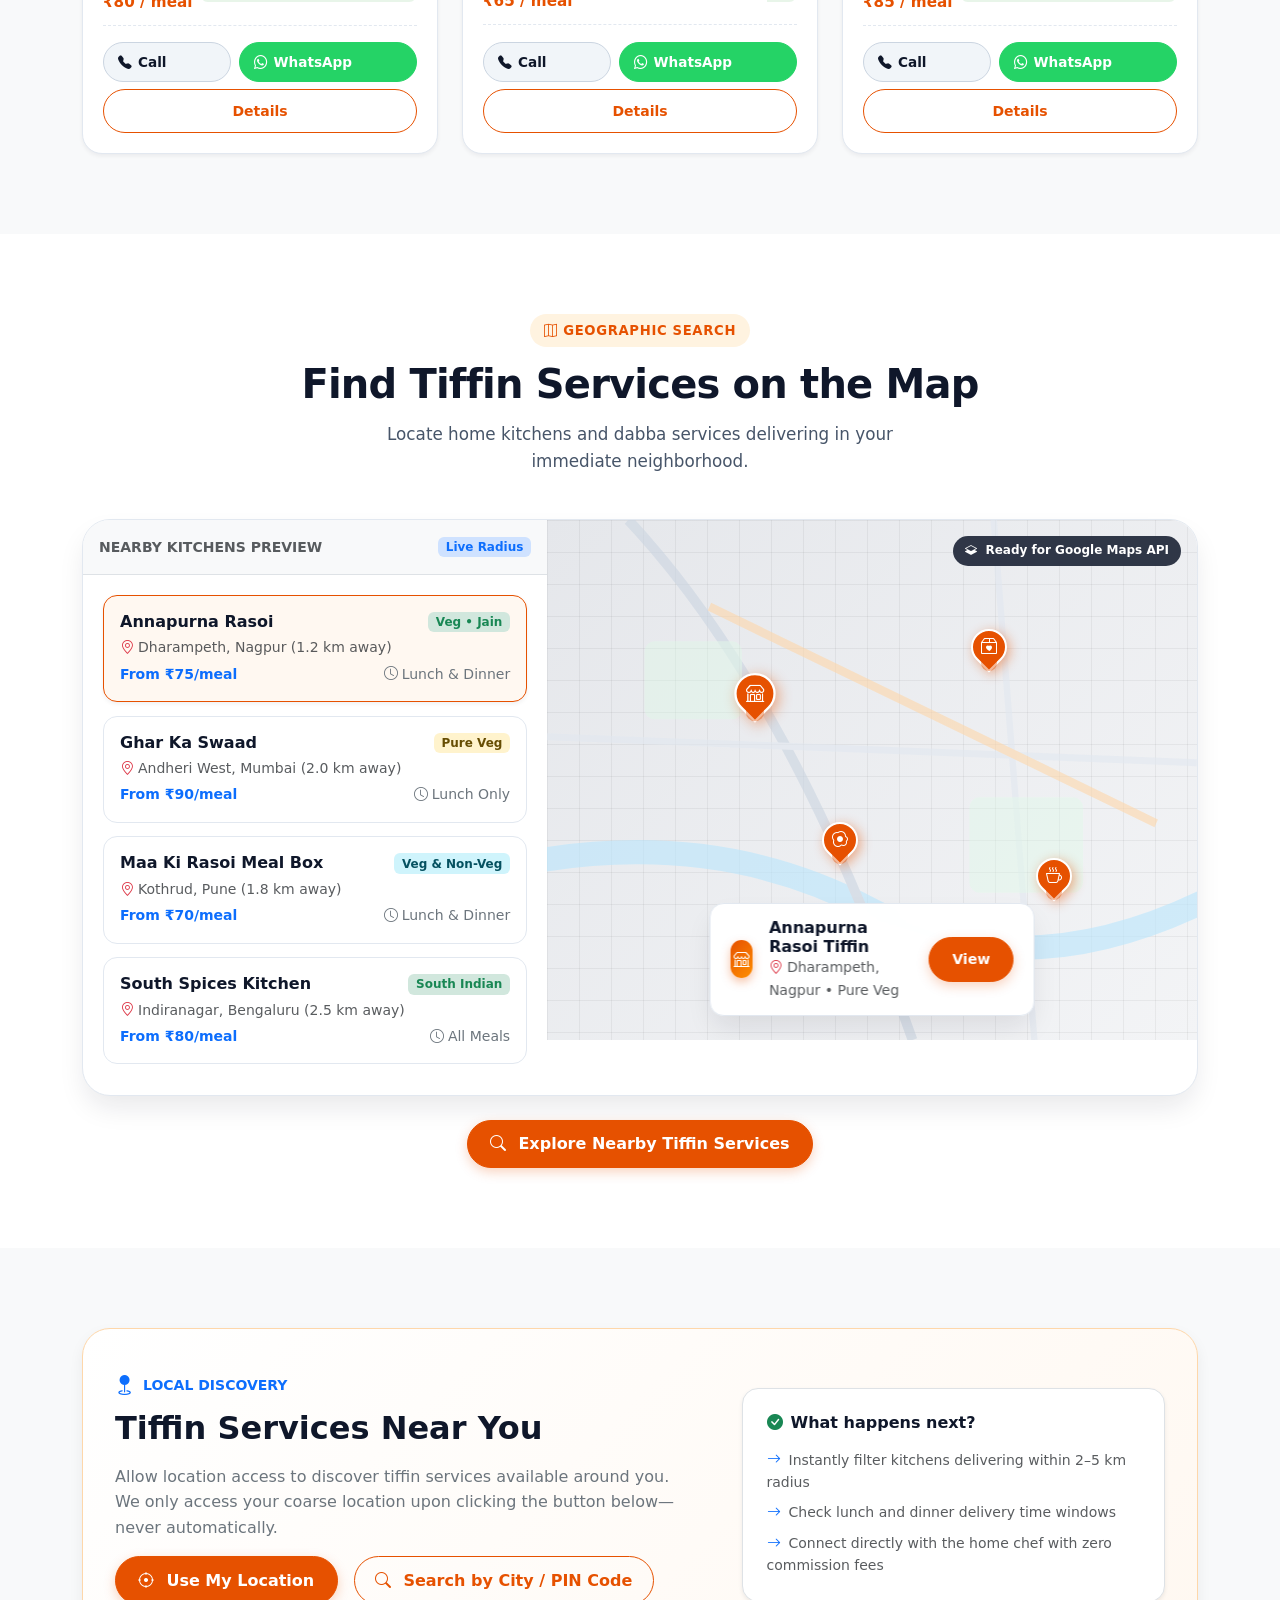
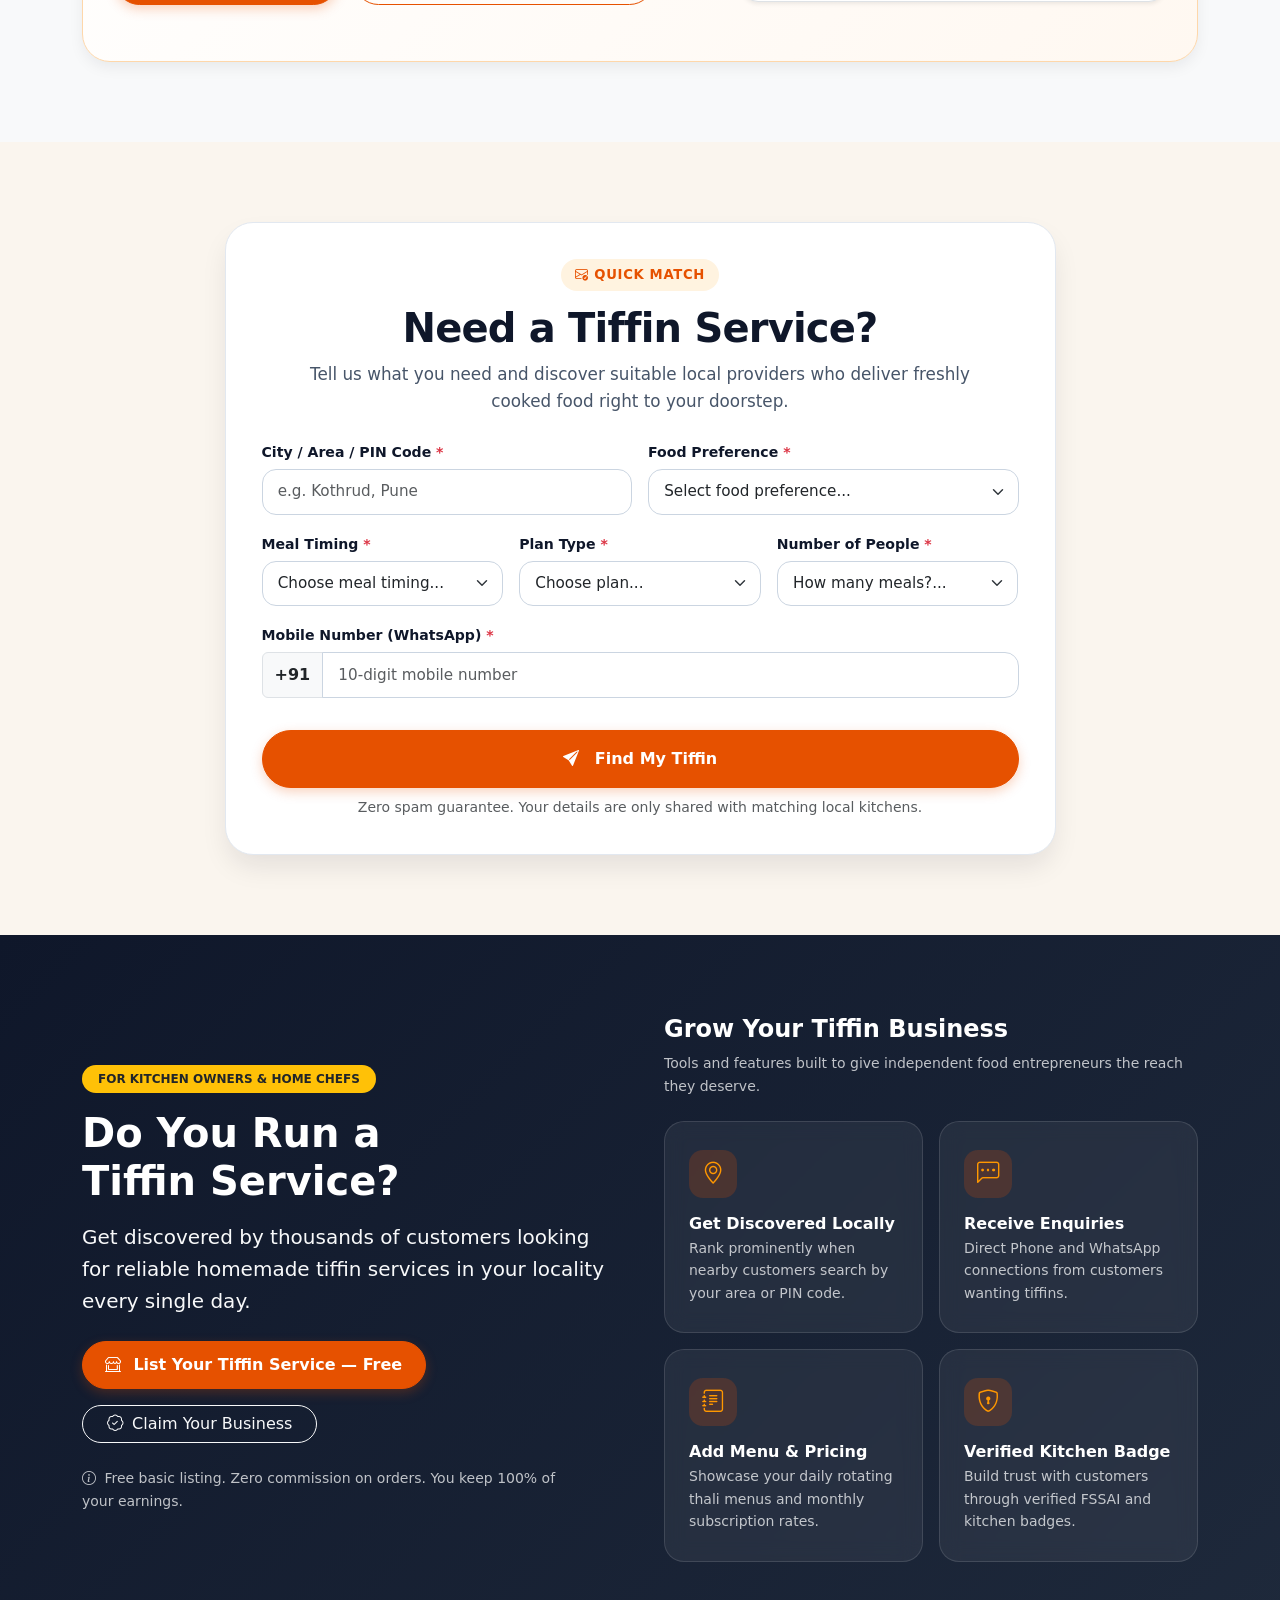
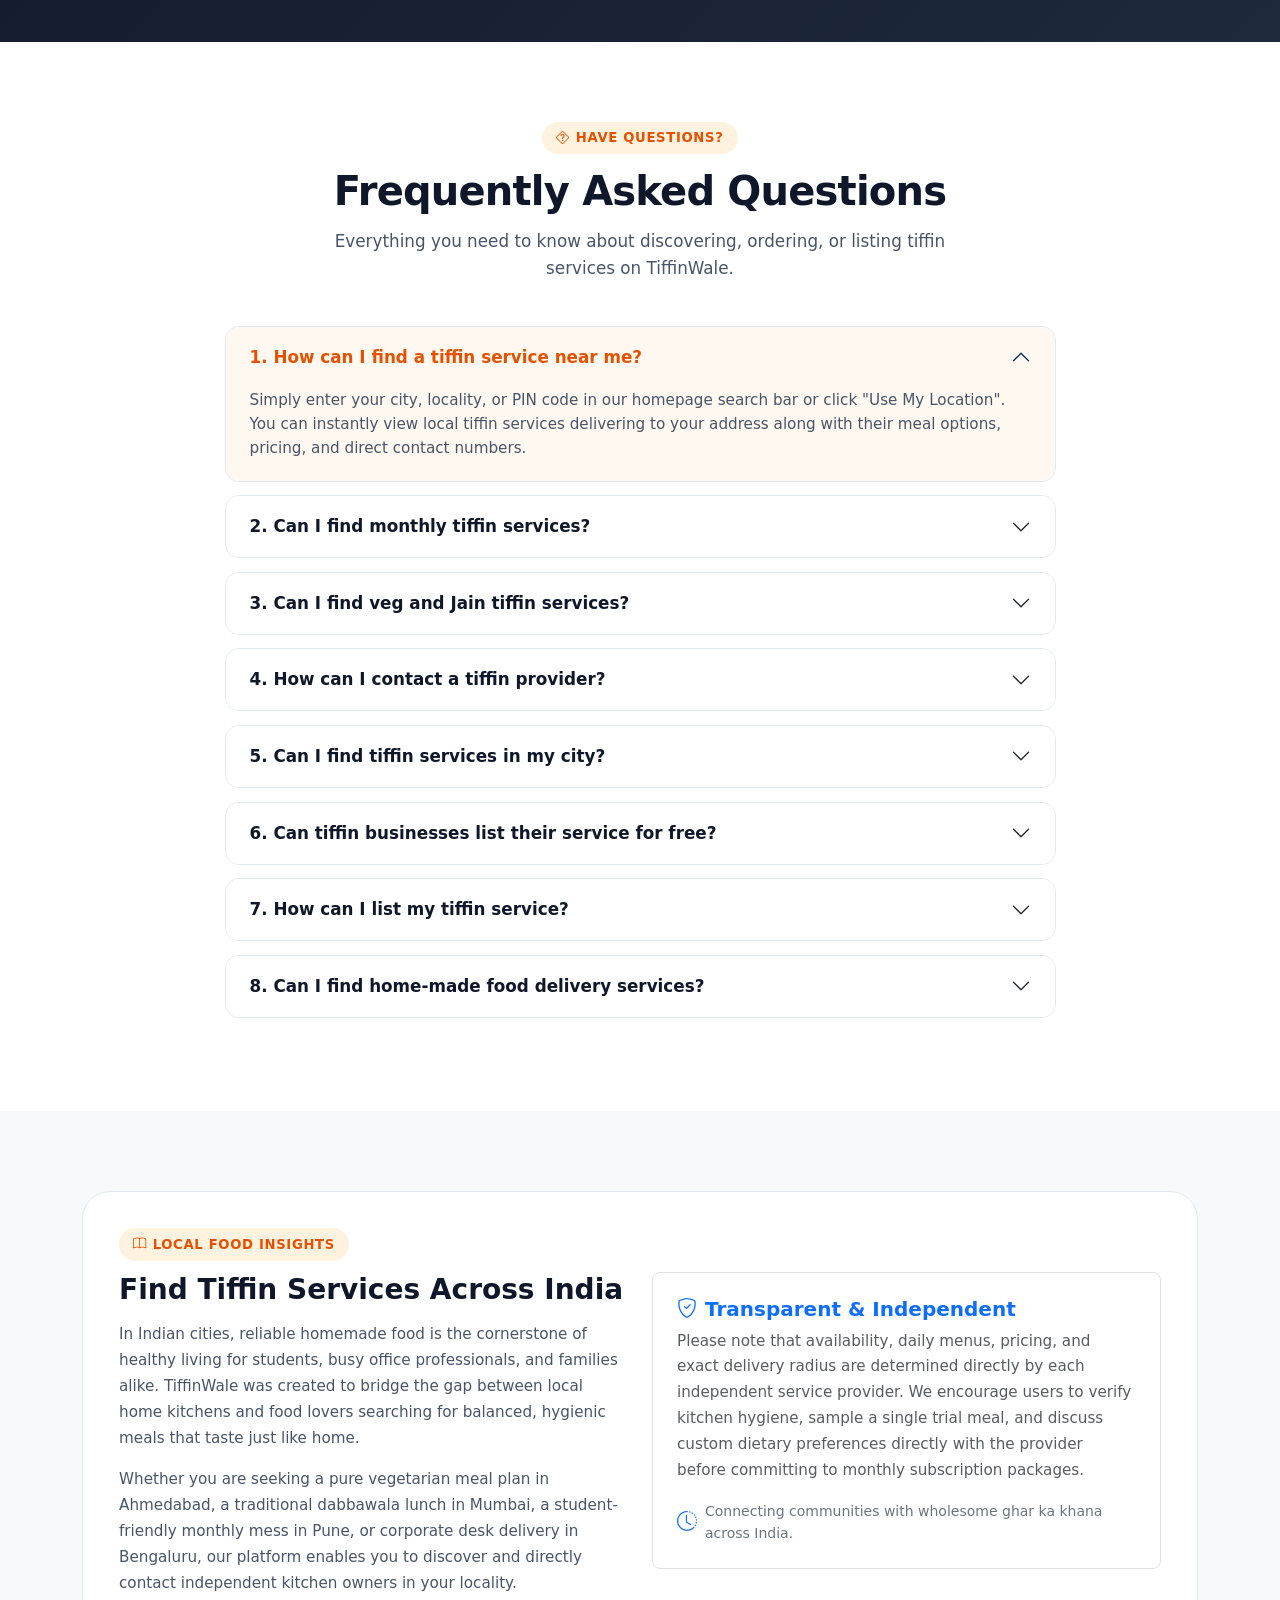
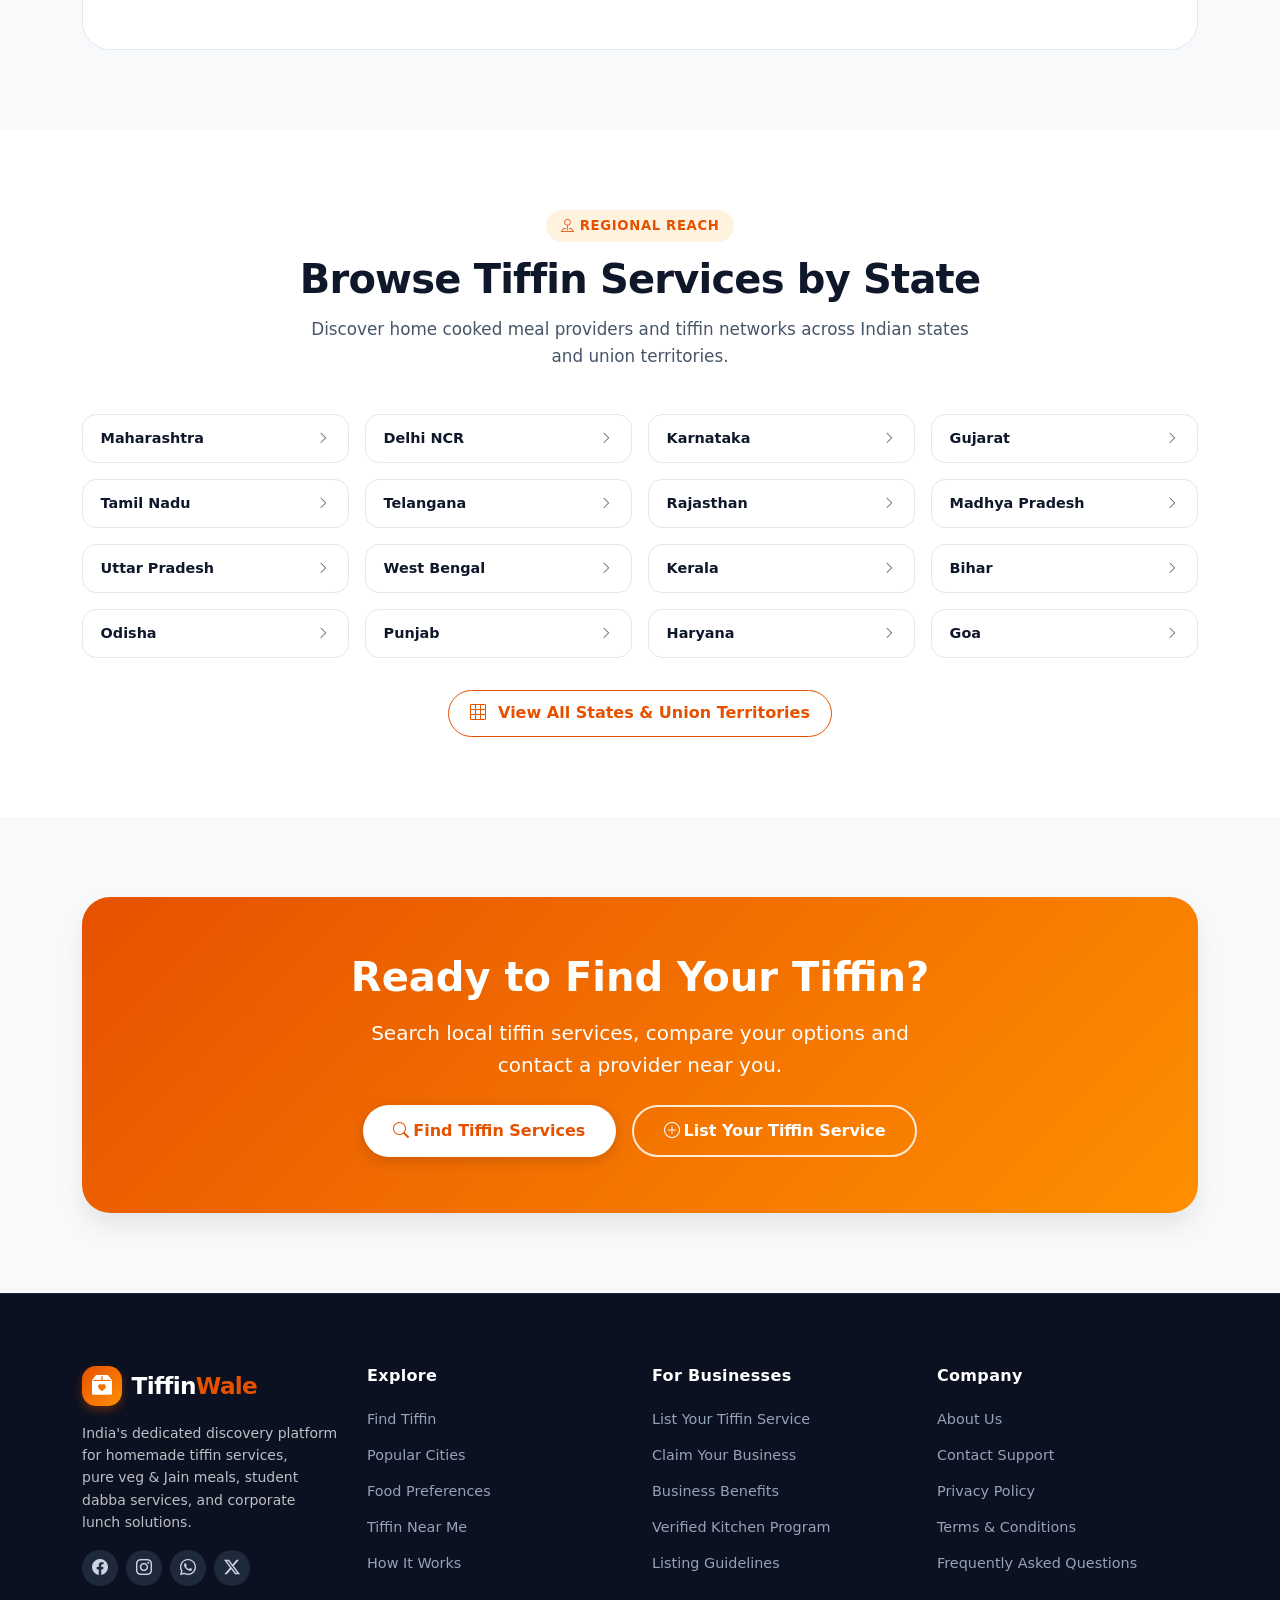
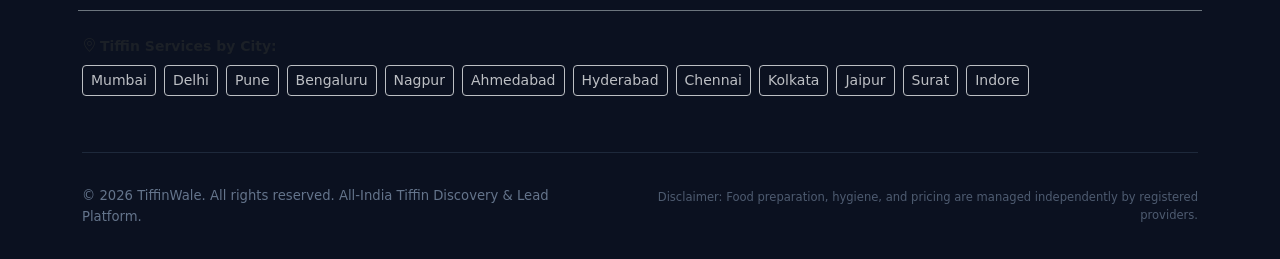
==== commit 9dd7898d: "feat(seo): complete deep SEO optimization, structured data, and CWV integrity - Enhance 12 static ci" ====
--- a/index.html
+++ b/index.html
@@ -13,6 +13,9 @@
   <meta name="robots" content="index, follow">
   <meta name="theme-color" content="#e65100">
   <link rel="canonical" href="https://akhairkar.github.io/tiffinservice/">
+  <meta name="author" content="TiffinWale">
+  <meta name="geo.region" content="IN">
+  <meta name="geo.placename" content="India">
 
   <!-- Open Graph / Facebook -->
   <meta property="og:type" content="website">
@@ -21,12 +24,14 @@
   <meta property="og:description" content="Find tiffin services near you across India. Discover homemade, veg, Jain, daily and monthly tiffin providers and contact local kitchens directly.">
   <meta property="og:site_name" content="TiffinWale">
   <meta property="og:locale" content="en_IN">
+  <meta property="og:image" content="https://akhairkar.github.io/tiffinservice/city_preview.png">
 
   <!-- Twitter / X -->
   <meta property="twitter:card" content="summary_large_image">
   <meta property="twitter:url" content="https://akhairkar.github.io/tiffinservice/">
   <meta property="twitter:title" content="Tiffin Service Near Me | Find Homemade Food & Tiffin Services in India">
   <meta property="twitter:description" content="Find tiffin services near you across India. Discover homemade, veg, Jain, daily and monthly tiffin providers and contact local kitchens directly.">
+  <meta property="twitter:image" content="https://akhairkar.github.io/tiffinservice/city_preview.png">
 
   <!-- Modern CSS Best Practices: Text wrap balance & typography -->
   <style>
@@ -71,9 +76,16 @@
         "url": "https://akhairkar.github.io/tiffinservice/",
         "logo": "https://akhairkar.github.io/tiffinservice/favicon.ico",
         "description": "Discover homemade, affordable, and reliable tiffin services in your city.",
+        "foundingDate": "2024",
         "areaServed": {
           "@type": "Country",
           "name": "India"
+        },
+        "contactPoint": {
+          "@type": "ContactPoint",
+          "contactType": "customer support",
+          "availableLanguage": ["English", "Hindi"],
+          "areaServed": "IN"
         }
       },
       {
@@ -158,6 +170,27 @@
             }
           }
         ]
+      },
+      {
+        "@type": "ItemList",
+        "@id": "https://akhairkar.github.io/tiffinservice/#citylist",
+        "name": "Tiffin Services by City in India",
+        "description": "Find homemade tiffin services in major Indian cities",
+        "numberOfItems": 12,
+        "itemListElement": [
+          {"@type":"ListItem","position":1,"name":"Tiffin Service in Mumbai","url":"https://akhairkar.github.io/tiffinservice/tiffin-service-mumbai.html"},
+          {"@type":"ListItem","position":2,"name":"Tiffin Service in Delhi","url":"https://akhairkar.github.io/tiffinservice/tiffin-service-delhi.html"},
+          {"@type":"ListItem","position":3,"name":"Tiffin Service in Pune","url":"https://akhairkar.github.io/tiffinservice/tiffin-service-pune.html"},
+          {"@type":"ListItem","position":4,"name":"Tiffin Service in Bengaluru","url":"https://akhairkar.github.io/tiffinservice/tiffin-service-bengaluru.html"},
+          {"@type":"ListItem","position":5,"name":"Tiffin Service in Hyderabad","url":"https://akhairkar.github.io/tiffinservice/tiffin-service-hyderabad.html"},
+          {"@type":"ListItem","position":6,"name":"Tiffin Service in Chennai","url":"https://akhairkar.github.io/tiffinservice/tiffin-service-chennai.html"},
+          {"@type":"ListItem","position":7,"name":"Tiffin Service in Ahmedabad","url":"https://akhairkar.github.io/tiffinservice/tiffin-service-ahmedabad.html"},
+          {"@type":"ListItem","position":8,"name":"Tiffin Service in Nagpur","url":"https://akhairkar.github.io/tiffinservice/tiffin-service-nagpur.html"},
+          {"@type":"ListItem","position":9,"name":"Tiffin Service in Kolkata","url":"https://akhairkar.github.io/tiffinservice/tiffin-service-kolkata.html"},
+          {"@type":"ListItem","position":10,"name":"Tiffin Service in Jaipur","url":"https://akhairkar.github.io/tiffinservice/tiffin-service-jaipur.html"},
+          {"@type":"ListItem","position":11,"name":"Tiffin Service in Surat","url":"https://akhairkar.github.io/tiffinservice/tiffin-service-surat.html"},
+          {"@type":"ListItem","position":12,"name":"Tiffin Service in Indore","url":"https://akhairkar.github.io/tiffinservice/tiffin-service-indore.html"}
+        ]
       }
     ]
   }
@@ -356,7 +389,7 @@
           <div class="col-lg-5 d-none d-lg-block">
             <div class="hero-visual-card">
               <!-- High-Tech SVG Indian Thali & Tiffin Illustration -->
-              <svg class="hero-art-svg" viewBox="0 0 500 420" fill="none" xmlns="http://www.w3.org/2000/svg" role="img" aria-label="Fresh Indian Tiffin Dabba and Homemade Thali Illustration">
+              <svg class="hero-art-svg" viewBox="0 0 500 420" fill="none" xmlns="http://www.w3.org/2000/svg" role="img" aria-label="Fresh Indian Tiffin Dabba and Homemade Thali Illustration" fetchpriority="high">
                 <circle cx="250" cy="210" r="180" fill="#FFF8F0" stroke="#FED7AA" stroke-width="2"/>
                 <!-- Outer Plate / Thali -->
                 <circle cx="250" cy="210" r="150" fill="#F8FAFC" stroke="#E2E8F0" stroke-width="6"/>
@@ -626,6 +659,36 @@
           <button type="button" class="btn btn-outline-custom" data-bs-toggle="modal" data-bs-target="#allCitiesModal">
             <i class="bi bi-grid-3x3-gap me-1" aria-hidden="true"></i> View All Cities in India
           </button>
+        </div>
+      </div>
+    </section>
+
+    <!-- ======================================================================
+         POPULAR SEARCHES (Long-tail Keyword Section)
+         ====================================================================== -->
+    <section class="py-4 bg-light border-top border-bottom" id="popularSearchesSection" aria-label="Popular Tiffin Searches">
+      <div class="container-xl">
+        <div class="section-header text-center mb-3">
+          <h2 class="h5 fw-bold text-muted mb-1"><i class="bi bi-search me-1" aria-hidden="true"></i> Popular Searches</h2>
+          <p class="small text-muted mb-0">Trending tiffin service queries across India</p>
+        </div>
+        <div class="d-flex flex-wrap gap-2 justify-content-center">
+          <a href="tiffin-service-mumbai.html" class="btn btn-outline-secondary btn-sm">Monthly Tiffin Service Mumbai</a>
+          <a href="tiffin-service-delhi.html" class="btn btn-outline-secondary btn-sm">Student Tiffin Delhi</a>
+          <a href="tiffin-service-bengaluru.html" class="btn btn-outline-secondary btn-sm">Office Tiffin Bangalore</a>
+          <a href="tiffin-service-ahmedabad.html" class="btn btn-outline-secondary btn-sm">Jain Tiffin Ahmedabad</a>
+          <a href="tiffin-service-pune.html" class="btn btn-outline-secondary btn-sm">Homemade Food Delivery Pune</a>
+          <a href="tiffin-service-hyderabad.html" class="btn btn-outline-secondary btn-sm">Veg Tiffin Hyderabad</a>
+          <a href="tiffin-service-chennai.html" class="btn btn-outline-secondary btn-sm">Tiffin Service Chennai</a>
+          <a href="tiffin-service-kolkata.html" class="btn btn-outline-secondary btn-sm">Daily Tiffin Kolkata</a>
+          <a href="tiffin-service-nagpur.html" class="btn btn-outline-secondary btn-sm">Monthly Dabba Nagpur</a>
+          <a href="tiffin-service-jaipur.html" class="btn btn-outline-secondary btn-sm">Ghar Ka Khana Jaipur</a>
+          <a href="tiffin-service-surat.html" class="btn btn-outline-secondary btn-sm">Tiffin Near Me Surat</a>
+          <a href="tiffin-service-indore.html" class="btn btn-outline-secondary btn-sm">Homemade Tiffin Indore</a>
+          <a href="#searchSection" class="btn btn-outline-secondary btn-sm">Tiffin Service Near Me</a>
+          <a href="#preferencesSection" class="btn btn-outline-secondary btn-sm">Veg Tiffin Service</a>
+          <a href="#preferencesSection" class="btn btn-outline-secondary btn-sm">Jain Tiffin Service</a>
+          <a href="#preferencesSection" class="btn btn-outline-secondary btn-sm">Monthly Tiffin Subscription</a>
         </div>
       </div>
     </section>
@@ -1208,6 +1271,7 @@
     <!-- ======================================================================
          CUSTOMER LEAD GENERATION CTA
          ====================================================================== -->
+    <div id="leadForm"></div>
     <section class="section-padding lead-section" id="leadSection" aria-label="Customer Tiffin Requirement Form">
       <div class="container-xl">
         <div class="row justify-content-center">
@@ -1310,6 +1374,7 @@
     <!-- ======================================================================
          BUSINESS OWNER CTA & FUTURE PREMIUM MODEL
          ====================================================================== -->
+    <div id="listBusinessSection"></div>
     <section class="section-padding business-cta-section" id="businessSection" aria-label="For Tiffin Service Businesses">
       <div class="container-xl">
         <div class="row align-items-center g-5">
@@ -1564,22 +1629,22 @@
 
         <div class="row g-2 g-md-3 row-cols-2 row-cols-sm-3 row-cols-md-4">
           <!-- 16 States/UTs -->
-          <div class="col"><a href="#state-maharashtra" class="state-pill text-decoration-none" data-state="Maharashtra"><span>Maharashtra</span><i class="bi bi-chevron-right text-muted small"></i></a></div>
-          <div class="col"><a href="#state-delhi" class="state-pill text-decoration-none" data-state="Delhi"><span>Delhi NCR</span><i class="bi bi-chevron-right text-muted small"></i></a></div>
-          <div class="col"><a href="#state-karnataka" class="state-pill text-decoration-none" data-state="Karnataka"><span>Karnataka</span><i class="bi bi-chevron-right text-muted small"></i></a></div>
-          <div class="col"><a href="#state-gujarat" class="state-pill text-decoration-none" data-state="Gujarat"><span>Gujarat</span><i class="bi bi-chevron-right text-muted small"></i></a></div>
-          <div class="col"><a href="#state-tamil-nadu" class="state-pill text-decoration-none" data-state="Tamil Nadu"><span>Tamil Nadu</span><i class="bi bi-chevron-right text-muted small"></i></a></div>
-          <div class="col"><a href="#state-telangana" class="state-pill text-decoration-none" data-state="Telangana"><span>Telangana</span><i class="bi bi-chevron-right text-muted small"></i></a></div>
-          <div class="col"><a href="#state-rajasthan" class="state-pill text-decoration-none" data-state="Rajasthan"><span>Rajasthan</span><i class="bi bi-chevron-right text-muted small"></i></a></div>
-          <div class="col"><a href="#state-madhya-pradesh" class="state-pill text-decoration-none" data-state="Madhya Pradesh"><span>Madhya Pradesh</span><i class="bi bi-chevron-right text-muted small"></i></a></div>
-          <div class="col"><a href="#state-uttar-pradesh" class="state-pill text-decoration-none" data-state="Uttar Pradesh"><span>Uttar Pradesh</span><i class="bi bi-chevron-right text-muted small"></i></a></div>
-          <div class="col"><a href="#state-west-bengal" class="state-pill text-decoration-none" data-state="West Bengal"><span>West Bengal</span><i class="bi bi-chevron-right text-muted small"></i></a></div>
-          <div class="col"><a href="#state-kerala" class="state-pill text-decoration-none" data-state="Kerala"><span>Kerala</span><i class="bi bi-chevron-right text-muted small"></i></a></div>
-          <div class="col"><a href="#state-bihar" class="state-pill text-decoration-none" data-state="Bihar"><span>Bihar</span><i class="bi bi-chevron-right text-muted small"></i></a></div>
-          <div class="col"><a href="#state-odisha" class="state-pill text-decoration-none" data-state="Odisha"><span>Odisha</span><i class="bi bi-chevron-right text-muted small"></i></a></div>
-          <div class="col"><a href="#state-punjab" class="state-pill text-decoration-none" data-state="Punjab"><span>Punjab</span><i class="bi bi-chevron-right text-muted small"></i></a></div>
-          <div class="col"><a href="#state-haryana" class="state-pill text-decoration-none" data-state="Haryana"><span>Haryana</span><i class="bi bi-chevron-right text-muted small"></i></a></div>
-          <div class="col"><a href="#state-goa" class="state-pill text-decoration-none" data-state="Goa"><span>Goa</span><i class="bi bi-chevron-right text-muted small"></i></a></div>
+          <div class="col"><a href="#popularProvidersSection" class="state-pill text-decoration-none" data-state="Maharashtra"><span>Maharashtra</span><i class="bi bi-chevron-right text-muted small"></i></a></div>
+          <div class="col"><a href="#popularProvidersSection" class="state-pill text-decoration-none" data-state="Delhi"><span>Delhi NCR</span><i class="bi bi-chevron-right text-muted small"></i></a></div>
+          <div class="col"><a href="#popularProvidersSection" class="state-pill text-decoration-none" data-state="Karnataka"><span>Karnataka</span><i class="bi bi-chevron-right text-muted small"></i></a></div>
+          <div class="col"><a href="#popularProvidersSection" class="state-pill text-decoration-none" data-state="Gujarat"><span>Gujarat</span><i class="bi bi-chevron-right text-muted small"></i></a></div>
+          <div class="col"><a href="#popularProvidersSection" class="state-pill text-decoration-none" data-state="Tamil Nadu"><span>Tamil Nadu</span><i class="bi bi-chevron-right text-muted small"></i></a></div>
+          <div class="col"><a href="#popularProvidersSection" class="state-pill text-decoration-none" data-state="Telangana"><span>Telangana</span><i class="bi bi-chevron-right text-muted small"></i></a></div>
+          <div class="col"><a href="#popularProvidersSection" class="state-pill text-decoration-none" data-state="Rajasthan"><span>Rajasthan</span><i class="bi bi-chevron-right text-muted small"></i></a></div>
+          <div class="col"><a href="#popularProvidersSection" class="state-pill text-decoration-none" data-state="Madhya Pradesh"><span>Madhya Pradesh</span><i class="bi bi-chevron-right text-muted small"></i></a></div>
+          <div class="col"><a href="#popularProvidersSection" class="state-pill text-decoration-none" data-state="Uttar Pradesh"><span>Uttar Pradesh</span><i class="bi bi-chevron-right text-muted small"></i></a></div>
+          <div class="col"><a href="#popularProvidersSection" class="state-pill text-decoration-none" data-state="West Bengal"><span>West Bengal</span><i class="bi bi-chevron-right text-muted small"></i></a></div>
+          <div class="col"><a href="#popularProvidersSection" class="state-pill text-decoration-none" data-state="Kerala"><span>Kerala</span><i class="bi bi-chevron-right text-muted small"></i></a></div>
+          <div class="col"><a href="#popularProvidersSection" class="state-pill text-decoration-none" data-state="Bihar"><span>Bihar</span><i class="bi bi-chevron-right text-muted small"></i></a></div>
+          <div class="col"><a href="#popularProvidersSection" class="state-pill text-decoration-none" data-state="Odisha"><span>Odisha</span><i class="bi bi-chevron-right text-muted small"></i></a></div>
+          <div class="col"><a href="#popularProvidersSection" class="state-pill text-decoration-none" data-state="Punjab"><span>Punjab</span><i class="bi bi-chevron-right text-muted small"></i></a></div>
+          <div class="col"><a href="#popularProvidersSection" class="state-pill text-decoration-none" data-state="Haryana"><span>Haryana</span><i class="bi bi-chevron-right text-muted small"></i></a></div>
+          <div class="col"><a href="#popularProvidersSection" class="state-pill text-decoration-none" data-state="Goa"><span>Goa</span><i class="bi bi-chevron-right text-muted small"></i></a></div>
         </div>
 
         <div class="text-center mt-4 pt-2">
@@ -1631,10 +1696,10 @@
             India's dedicated discovery platform for homemade tiffin services, pure veg & Jain meals, student dabba services, and corporate lunch solutions.
           </p>
           <div class="d-flex gap-2">
-            <a href="#social-facebook" class="social-icon-btn" aria-label="Facebook" title="Facebook"><i class="bi bi-facebook"></i></a>
-            <a href="#social-instagram" class="social-icon-btn" aria-label="Instagram" title="Instagram"><i class="bi bi-instagram"></i></a>
-            <a href="#social-whatsapp" class="social-icon-btn" aria-label="WhatsApp Community" title="WhatsApp"><i class="bi bi-whatsapp"></i></a>
-            <a href="#social-twitter" class="social-icon-btn" aria-label="Twitter X" title="Twitter"><i class="bi bi-twitter-x"></i></a>
+            <a href="https://facebook.com" target="_blank" rel="noopener noreferrer" class="social-icon-btn" aria-label="Facebook" title="Facebook"><i class="bi bi-facebook"></i></a>
+            <a href="https://instagram.com" target="_blank" rel="noopener noreferrer" class="social-icon-btn" aria-label="Instagram" title="Instagram"><i class="bi bi-instagram"></i></a>
+            <a href="https://chat.whatsapp.com" target="_blank" rel="noopener noreferrer" class="social-icon-btn" aria-label="WhatsApp Community" title="WhatsApp"><i class="bi bi-whatsapp"></i></a>
+            <a href="https://x.com" target="_blank" rel="noopener noreferrer" class="social-icon-btn" aria-label="Twitter X" title="Twitter"><i class="bi bi-twitter-x"></i></a>
           </div>
         </div>
 
@@ -1706,6 +1771,12 @@
         </div>
       </div>
     </div>
+  
+    <!-- Company & Legal Anchor Targets -->
+    <div id="about" class="visually-hidden" aria-hidden="true"></div>
+    <div id="contact" class="visually-hidden" aria-hidden="true"></div>
+    <div id="privacy" class="visually-hidden" aria-hidden="true"></div>
+    <div id="terms" class="visually-hidden" aria-hidden="true"></div>
   </footer>
 
   <!-- ======================================================================
